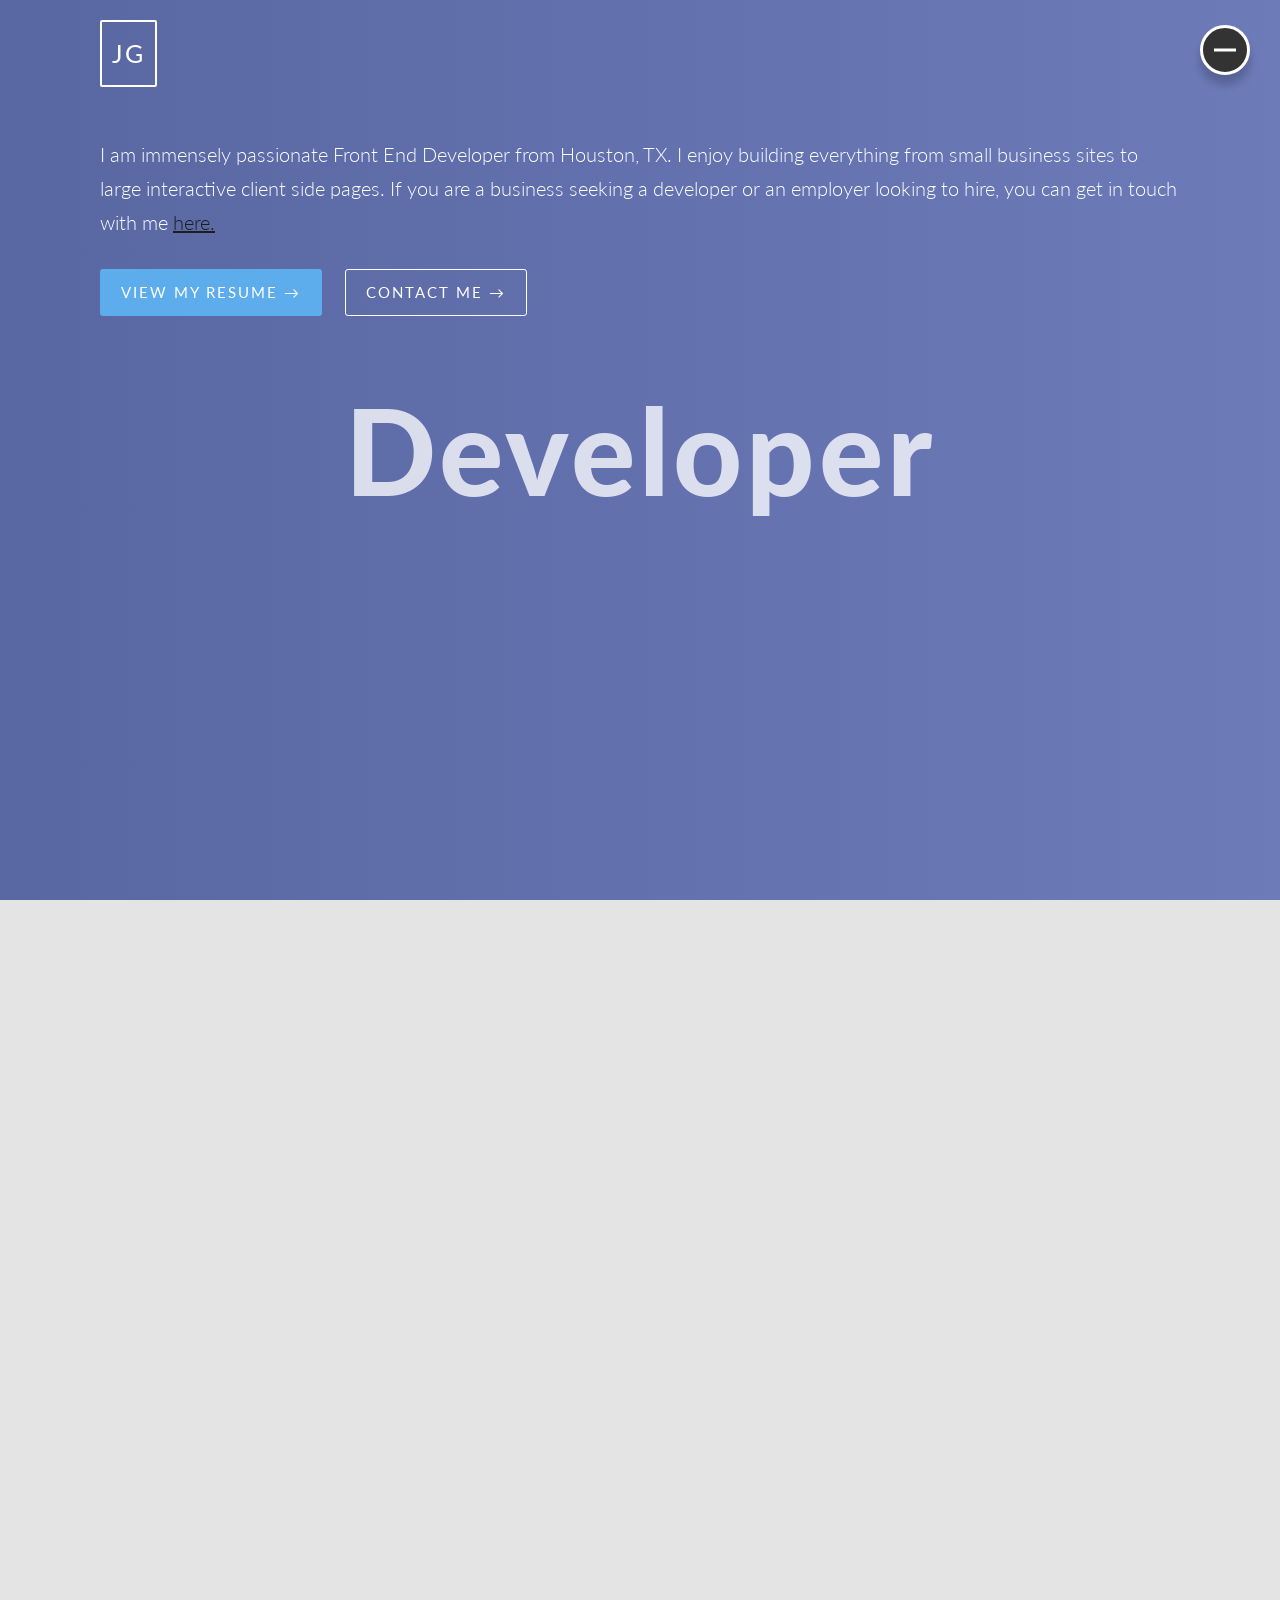
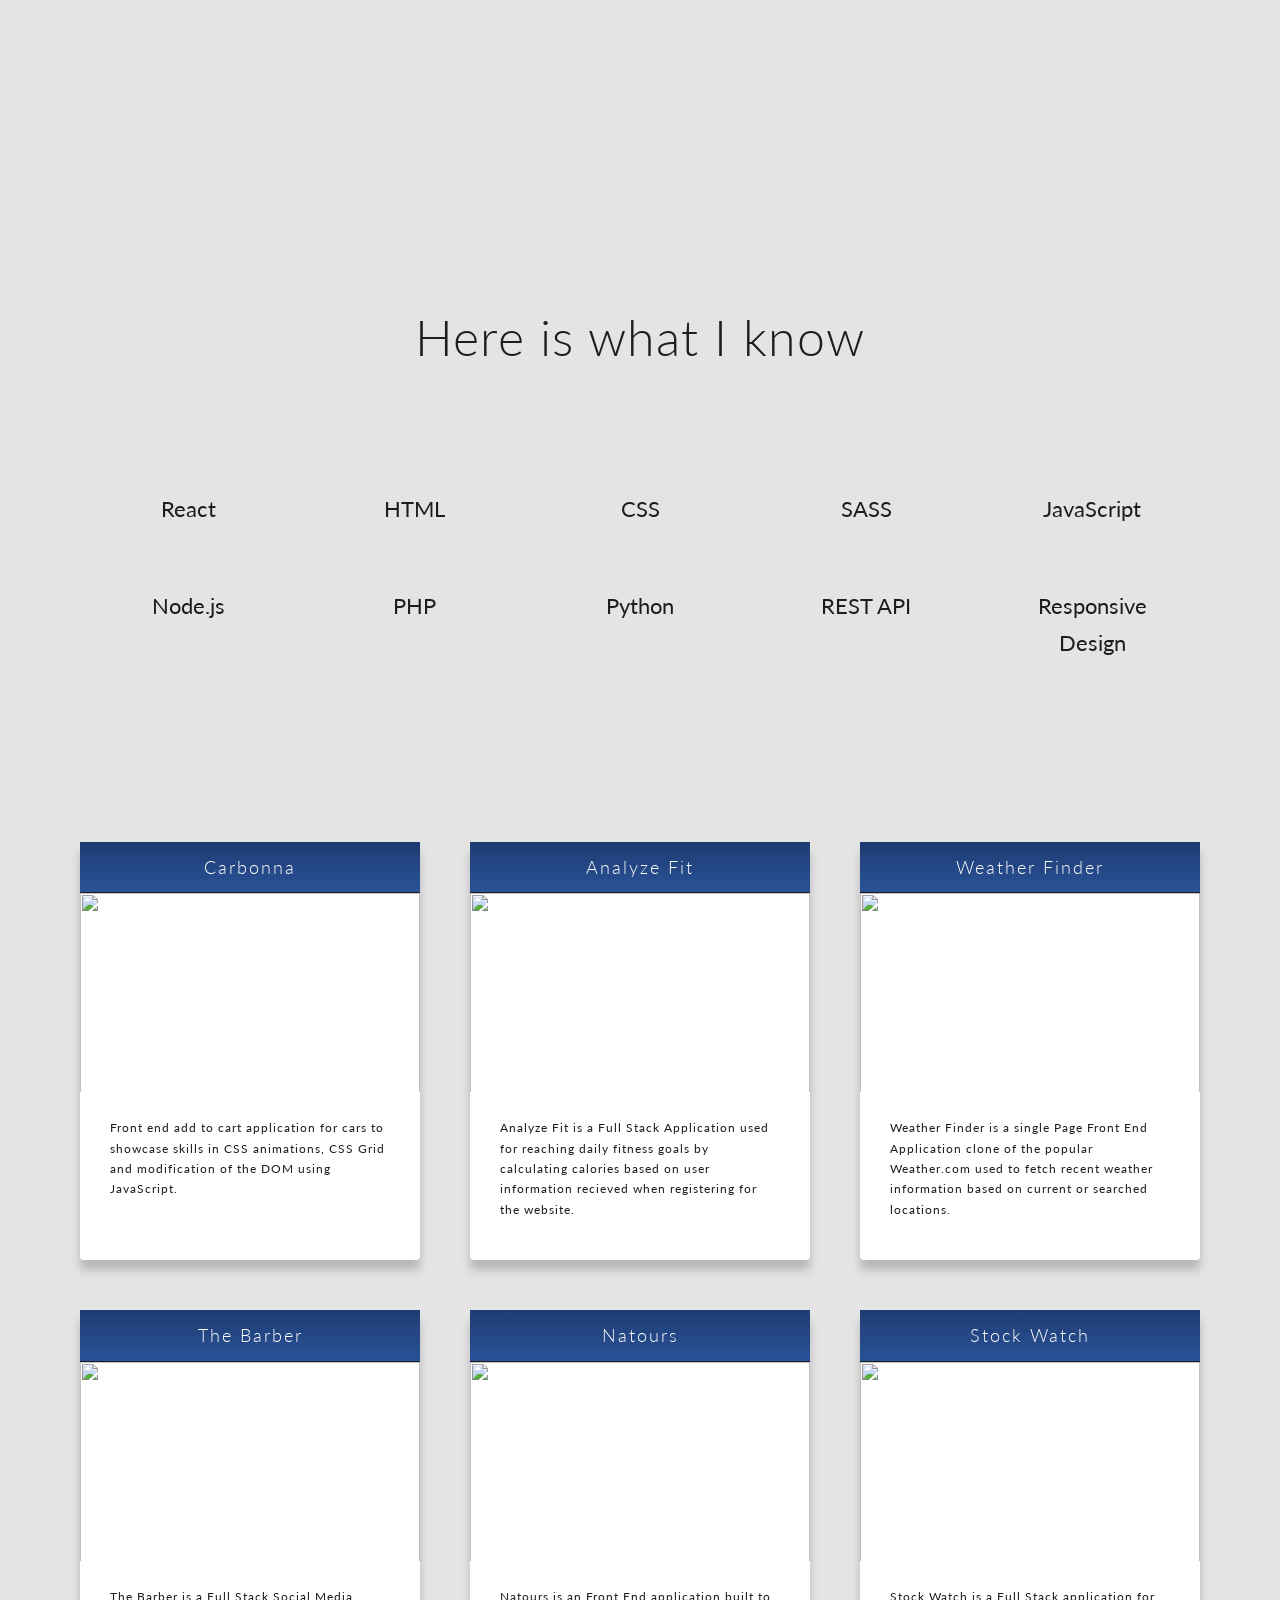
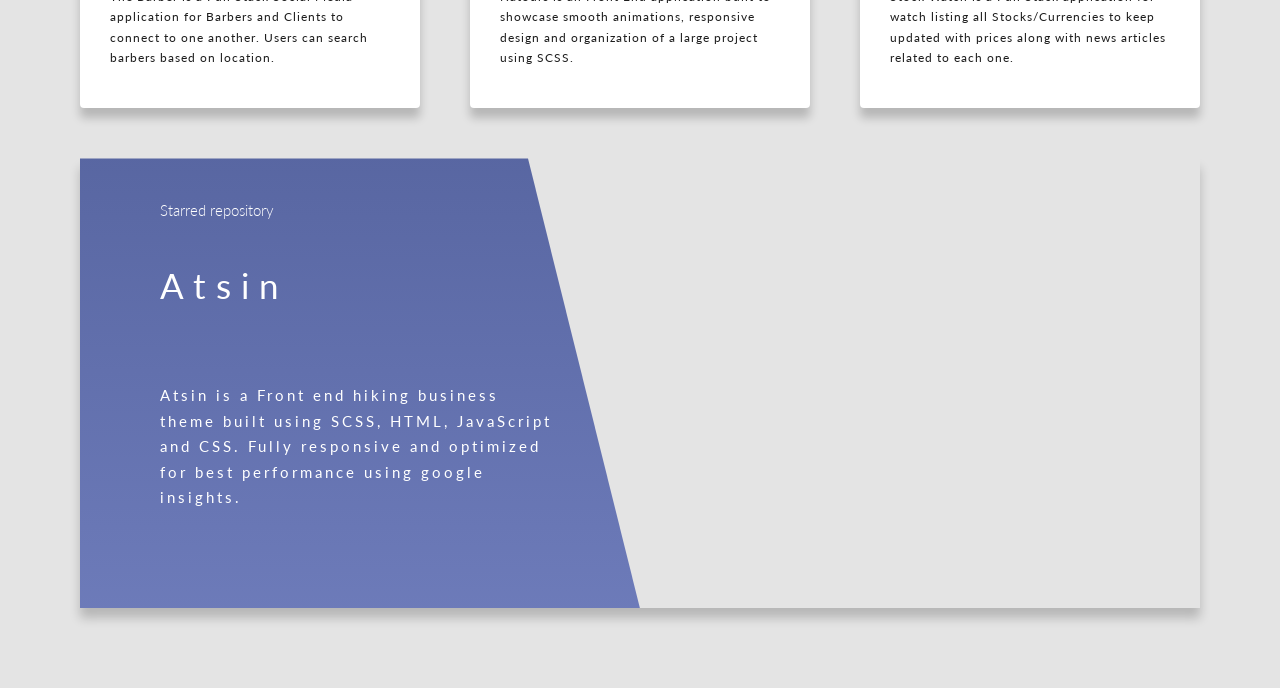
==== index.html @ c51ef3f6 "changing header" ====
<!DOCTYPE html>

<html lang="en">
  <head>
    <meta charset="UTF-8" />
    <meta name="viewport" content="width=device-width, initial-scale=1.0" />
    <link
      href="https://fonts.googleapis.com/css?family=Lato:100,300,400,700,900"
      rel="stylesheet"
    />
    <link
      href="https://fonts.googleapis.com/css?family=Josefin+Sans:300,400,400i|Nunito:300,300i"
      rel="stylesheet"
    />
    <script
      src="https://kit.fontawesome.com/6c69331fc8.js"
      crossorigin="anonymous"
    ></script>
    <link
      href="https://kit-free.fontawesome.com/releases/latest/css/free.min.css"
      media="all"
      rel="stylesheet"
    />
    <link
      href="https://kit-free.fontawesome.com/releases/latest/css/free-v4-font-face.min.css"
      media="all"
      rel="stylesheet"
    />
    <link
      href="https://kit-free.fontawesome.com/releases/latest/css/free-v4-shims.min.css"
      media="all"
      rel="stylesheet"
    />
    <link rel="stylesheet" href="css/style.css" />
  </head>

  <body>
    <main id="main">
      <header>
        <div class="header">
          <a href="#" class="header__title">JG</a>
          <div class="header__container">
            <h2 class="header__title-main">Developer</h2>
            <p class="header__pg">
              I am immensely passionate Front End Developer from Houston, TX. I
              enjoy building everything from small business sites to large
              interactive client side pages. If you are a business seeking a
              developer or an employer looking to hire, you can get in touch
              with me <a class="header__anchor" href="#">here.</a>
            </p>
            <a href="#" class="header__resume">View my resume &rarr;</a>
            <a href="#" class="header__contact">Contact me &rarr;</a>
          </div>
        </div>
      </header>
      <div class="intro">
        <div class="intro__border">
          <div class="intro__photo"></div>
        </div>

        <h2 class="intro__title">About me</h2>
      </div>

      <div class="intro__about-container">
        <div class="intro__column">
          <h3 class="intro__developer">Front End Developer</h3>
          <p class="intro__about-me">
            Hello, my name is Jared Garcia and I'm Full-Stack Developer located
            in College Station, Tx. I have an immense passion for Front End
            Development. I was very interested in programming as a teenager, but
            it was always for fun. I never thought about turning it into a
            career until I realized there was a real demand for it. What I love
            most about software development is the constant challenge of
            problem-solving and being able to express creativity by bringing
            abstract ideas to life. In March of 2020 I enrolled in DigitalCrafts
            immersive 4 month Bootcamp where I studied Full-Stack Web
            Development. I am excited and more than ready to continue my career
            and education in Software Development!
          </p>
        </div>
        <div class="intro__column-2">
          <h2 class="intro__personal">Personal Information</h2>
          <ul class="intro__ul">
            <li class="intro__item">
              <span class="intro__span">Name</span
              ><span class="intro__span-info">Jared Garcia</span>
            </li>

            <li class="intro__item">
              <span class="intro__span">Age </span
              ><span class="intro__span-info">21yrs</span>
            </li>

            <li class="intro__item">
              <span class="intro__span">Residence </span
              ><span class="intro__span-info">College Station, TX</span>
            </li>

            <li class="intro__item">
              <span class="intro__span">Email </span
              ><span class="intro__span-info">Jared_Garcia@aol.com</span>
            </li>

            <li class="intro__item">
              <span class="intro__span">Phone </span
              ><span class="intro__span-info">(+1) 832-594-0458</span>
            </li>

            <li class="intro__item">
              <span class="intro__span">Availablity </span
              ><span class="intro__span-info">Seeking Opportunitites</span>
            </li>
          </ul>
          <a class="intro__resume-btn" href="#">View Resume</a>
        </div>
      </div>

      <h2 class="skill-title">Here is what I know</h2>

      <div class="skills">
        <div class="wrapper">
          <i class="fab fa-react personal"></i>
          <p class="skill-name">React</p>
        </div>
        <div class="wrapper">
          <i class="fab fa-html5 personal"></i>
          <p class="skill-name">HTML</p>
        </div>
        <div class="wrapper">
          <i class="fab fa-css3-alt personal"></i>
          <p class="skill-name">CSS</p>
        </div>
        <div class="wrapper">
          <i class="fab fa-sass personal"></i>
          <p class="skill-name">SASS</p>
        </div>
        <div class="wrapper">
          <i class="fab fa-js-square personal"></i>
          <p class="skill-name">JavaScript</p>
        </div>
        <div class="wrapper">
          <i class="fab fa-node personal"></i>
          <p class="skill-name">Node.js</p>
        </div>
        <div class="wrapper">
          <i class="fab fa-php personal"></i>
          <p class="skill-name">PHP</p>
        </div>
        <div class="wrapper">
          <i class="fab fa-python personal"></i>
          <p class="skill-name">Python</p>
        </div>
        <div class="wrapper">
          <i class="fas fa-layer-group personal"></i>
          <p class="skill-name">REST API</p>
        </div>
        <div class="wrapper">
          <i class="fas fa-mobile-alt personal"></i>
          <p class="skill-name">Responsive Design</p>
        </div>
      </div>

      <section>
        <div class="project">
          <span class="project__item"
            ><h3 class="project__name">Carbonna</h3>
            <img class="project__img" src="img/carbonna.png" />
            <div class="project__info-container">
              <p class="project__text">
                Front end add to cart application for cars to showcase skills in
                CSS animations, CSS Grid and modification of the DOM using
                JavaScript.
              </p>
              <div class="project__row">
                <a href="#" class="project__links"
                  ><i class="fab fa-github-square"></i
                ></a>
                <a href="#" class="project__links"
                  ><i class="fas fa-paperclip"></i
                ></a>
              </div>
            </div>
          </span>

          <span class="project__item"
            ><h3 class="project__name">Analyze Fit</h3>
            <img class="project__img" src="img/analyzefit.png" />
            <div class="project__info-container">
              <p class="project__text">
                Analyze Fit is a Full Stack Application used for reaching daily
                fitness goals by calculating calories based on user information
                recieved when registering for the website.
              </p>
              <div class="project__row">
                <a href="#" class="project__links"
                  ><i class="fab fa-github-square"></i
                ></a>
                <a href="#" class="project__links"
                  ><i class="fas fa-paperclip"></i
                ></a>
              </div>
            </div>
          </span>

          <span class="project__item"
            ><h3 class="project__name">Weather Finder</h3>
            <img class="project__img" src="img/weatherapp.png" />
            <div class="project__info-container">
              <p class="project__text">
                Weather Finder is a single Page Front End Application clone of
                the popular Weather.com used to fetch recent weather information
                based on current or searched locations.
              </p>
              <div class="project__row">
                <a href="#" class="project__links"
                  ><i class="fab fa-github-square"></i
                ></a>
                <a href="#" class="project__links"
                  ><i class="fas fa-paperclip"></i
                ></a>
              </div>
            </div>
          </span>

          <span class="project__item"
            ><h3 class="project__name">The Barber</h3>
            <img class="project__img" src="img/thebarber.png" />
            <div class="project__info-container">
              <p class="project__text">
                The Barber is a Full Stack Social Media application for Barbers
                and Clients to connect to one another. Users can search barbers
                based on location.
              </p>
              <div class="project__row">
                <a href="#" class="project__links"
                  ><i class="fab fa-github-square"></i
                ></a>
                <a href="#" class="project__links"
                  ><i class="fas fa-paperclip"></i
                ></a>
              </div>
            </div>
          </span>

          <span class="project__item"
            ><h3 class="project__name">Natours</h3>
            <img class="project__img" src="img/natours.png" />
            <div class="project__info-container">
              <p class="project__text">
                Natours is an Front End application built to showcase smooth
                animations, responsive design and organization of a large
                project using SCSS.
              </p>
              <div class="project__row">
                <a href="#" class="project__links"
                  ><i class="fab fa-github-square"></i
                ></a>
                <a href="#" class="project__links"
                  ><i class="fas fa-paperclip"></i
                ></a>
              </div>
            </div>
          </span>

          <span class="project__item"
            ><h3 class="project__name">Stock Watch</h3>
            <img class="project__img" src="img/stockwatch.png" />
            <div class="project__info-container">
              <p class="project__text">
                Stock Watch is a Full Stack application for watch listing all
                Stocks/Currencies to keep updated with prices along with news
                articles related to each one.
              </p>
              <div class="project__row">
                <a href="#" class="project__links"
                  ><i class="fab fa-github-square"></i
                ></a>
                <a href="#" class="project__links"
                  ><i class="fas fa-paperclip"></i
                ></a>
              </div>
            </div>
          </span>

          <span class="project__item-special">
            <div class="project__row-special">
              <a href="#" class="project__links-special"
                ><i class="fab fa-github-square"></i
              ></a>
              <a href="#" class="project__links-special"
                ><i class="fas fa-paperclip"></i
              ></a>
            </div>
            <div class="project__special-container">
              <i class="far fa-star star-adjust"></i
              ><span class="project__repo">Starred repository</span>
              <h3 class="project__name-special">Atsin</h3>
              <p class="project__text-special">
                Atsin is a Front end hiking business theme built using SCSS,
                HTML, JavaScript and CSS. Fully responsive and optimized for
                best performance using google insights.
              </p>
            </div>
          </span>
        </div>
      </section>
    </main>

    <div id="sidebar" class="sidebar">
      <input id="sidebar-input" type="checkbox" class="sidebar__input" />
      <label for="sidebar-input" class="sidebar__label"></label>
      <div class="sidebar__container">
        <div class="social-wrapper">
          <a href="#" class="github"><i class="fab fa-github-square"></i></a>
          <a href="#" class="linkedin"><i class="fab fa-linkedin"></i></a>
        </div>
        <a href="#" class="sidebar__link"
          ><i class="fas fa-book icon"></i>Projects</a
        >
        <a href="#" class="sidebar__link"
          ><i class="fas fa-magic icon"></i>Skills</a
        >

        <a href="#" class="sidebar__link"
          ><i class="fas fa-user icon"></i>About</a
        >
        <a href="#" class="sidebar__link"
          ><i class="fas fa-paperclip icon"></i>Resume</a
        >
        <a href="#" class="sidebar__link"
          ><i class="fas fa-code-branch icon"></i>Github</a
        >
        <a href="#" class="sidebar__link"
          ><i class="fas fa-phone-volume icon"></i>Contact</a
        >
      </div>
    </div>
    <script
      type="text/javascript"
      src="http://code.jquery.com/jquery-latest.min.js"
    ></script>
    <script src="js/app.js"></script>
  </body>
</html>
---- css/style.css ----
*,
*::after,
*::before {
  margin: 0;
  padding: 0;
  box-sizing: inherit; }

html {
  font-size: 62.5%; }

body {
  font-family: "Lato", sans-serif;
  font-weight: 400;
  box-sizing: border-box;
  line-height: 1.7;
  background-color: #e4e4e4; }

main {
  transition: 0.5s; }

@keyframes moveInLeft {
  0% {
    opacity: 0;
    transform: translateX(-10rem); }
  80% {
    transform: translateX(1rem); }
  100% {
    opacity: 1;
    transform: translate(0); } }

@keyframes moveInRight {
  0% {
    opacity: 0;
    transform: translateX(10rem); }
  80% {
    transform: translateX(-1rem); }
  100% {
    opacity: 1;
    transform: translate(0); } }

@keyframes fade-in {
  0% {
    transform: translateY(1.5rem);
    opacity: 0; }
  100% {
    opacity: 1;
    transform: translateY(0); } }

.header {
  height: 100vh;
  width: 100vw;
  background-image: linear-gradient(to right, rgba(29, 49, 134, 0.7), rgba(58, 78, 167, 0.7)), url(../img/city.jpg);
  background-size: cover;
  object-fit: cover;
  background-position: center;
  padding: 2rem 10rem;
  position: relative; }
  .header__title {
    font-size: 2.5rem;
    font-weight: 400;
    color: #fff;
    letter-spacing: 2px;
    border: 2px solid #fff;
    display: inline-block;
    padding: 1rem;
    border-radius: 2px;
    text-decoration: none; }
  .header__container {
    margin-top: 5rem; }
  .header__title-main {
    color: rgba(255, 255, 255, 0.774);
    font-size: 12rem;
    letter-spacing: 4px;
    font-weight: 900;
    animation: moveInLeft;
    animation-duration: 2s;
    margin-bottom: 3rem;
    position: absolute;
    top: 50%;
    left: 50%;
    transform: translate(-50%, -50%); }
  .header__anchor {
    color: #1d1d1d; }
  .header__pg {
    color: #fff;
    font-size: 2rem;
    font-weight: 300;
    margin-top: 0.5rem;
    animation: moveInRight;
    animation-duration: 2s;
    margin-bottom: 1rem; }
  .header__contact {
    background-color: transparent;
    border: 1px solid #fff;
    border-radius: 3px;
    text-decoration: none;
    color: #fff;
    font-size: 1.5rem;
    margin-right: 2rem;
    font-weight: 400;
    padding: 1rem 2rem;
    text-align: center;
    letter-spacing: 2px;
    display: inline-block;
    margin-top: 2rem;
    text-transform: uppercase;
    transition: all 0.4s;
    animation: fade-in;
    animation-delay: 1.8s;
    animation-duration: 1s;
    animation-fill-mode: backwards; }
    .header__contact:hover {
      background-color: #5dadec;
      transform: translateY(-4px); }
  .header__resume {
    background-color: #5dadec;
    border: none;
    border-radius: 3px;
    text-decoration: none;
    color: #fff;
    font-size: 1.5rem;
    margin-right: 2rem;
    font-weight: 400;
    padding: 1rem 2rem;
    text-align: center;
    letter-spacing: 2px;
    display: inline-block;
    margin-top: 2rem;
    text-transform: uppercase;
    transition: all 0.4s;
    animation: fade-in;
    animation-delay: 1.8s;
    animation-duration: 1s;
    animation-fill-mode: backwards;
    border: 1px solid transparent; }
    .header__resume:hover {
      border: 1px solid #fff;
      transform: translateY(-4px); }

.sidebar {
  background-image: linear-gradient(to bottom, #1e3c72, #1d1d1d);
  height: 100vh;
  width: 0;
  position: fixed;
  top: 0;
  right: 0;
  padding: 5rem 0;
  display: flex;
  flex-direction: column;
  justify-content: center;
  transition: all 1s; }
  .sidebar__container {
    display: flex;
    flex-direction: column;
    justify-content: space-around;
    height: 100%; }
  .sidebar__link {
    display: flex;
    align-items: center;
    font-size: 1.8rem;
    font-weight: 300;
    text-decoration: none;
    letter-spacing: 1px;
    text-transform: uppercase;
    color: #fff;
    padding: 1.5rem 3rem;
    position: relative;
    transition: 0.8s; }
  .sidebar__link::after {
    content: "";
    height: 100%;
    background-color: #fff;
    position: absolute;
    top: 0;
    right: 0;
    width: 3px;
    transform: scaleY(0);
    transition: transform 0.2s, width 0.4s cubic-bezier(1, 0, 0, 1) 0.2s;
    z-index: -1; }
  .sidebar__link:hover::after {
    transform: scaleY(1);
    width: 100%; }
  .sidebar__link:hover {
    color: #4e4e4e; }
  .sidebar__input {
    display: none; }
  .sidebar__label {
    background-color: #333333;
    width: 5rem;
    height: 5rem;
    border-radius: 50%;
    position: absolute;
    top: 5rem;
    left: -8rem;
    transform: translateY(-50%);
    border: 3px solid white;
    cursor: pointer;
    transition: all 1s;
    outline: none;
    box-shadow: 0 1rem 1rem rgba(0, 0, 0, 0.2);
    z-index: 9999; }
  .sidebar__label::after {
    content: "";
    position: absolute;
    top: 50%;
    left: 50%;
    transform: translate(-50%, -50%);
    background-color: white;
    width: 50%;
    height: 50%;
    z-index: 1;
    border-radius: 50%;
    transition: 0.5s;
    opacity: 0; }
  .sidebar__label::before {
    content: "";
    position: absolute;
    top: 50%;
    left: 50%;
    transform: translate(-50%, -50%);
    width: 50%;
    height: 3px;
    background-color: white; }
  .sidebar__input:checked ~ .sidebar__label::after {
    opacity: 1; }
  .sidebar__input:checked ~ .sidebar__label::before {
    opacity: 0; }

.social-wrapper {
  display: flex; }

.github {
  font-size: 3.5rem;
  margin: 0 3rem;
  color: #5dadec;
  transition: 0.3s; }
  .github:hover {
    color: #fff; }

.linkedin {
  font-size: 3.5rem;
  color: #5dadec;
  transition: 0.3s; }
  .linkedin:hover {
    color: #fff; }

.icon {
  margin-right: 1.5rem; }

.intro {
  margin-top: 10rem;
  display: flex;
  flex-direction: column;
  opacity: 0;
  align-items: center;
  justify-content: center;
  margin-bottom: 10rem; }
  .intro__border {
    width: 24rem;
    height: 24rem;
    border-radius: 50%;
    padding: 0.5rem;
    background: linear-gradient(to left, #1d1d1d, #5dadec); }
  .intro__photo {
    background-image: url(../img/jared.jpeg);
    width: 100%;
    height: 100%;
    border-radius: 50%;
    background-size: cover;
    background-position: bottom; }
  .intro__title {
    text-align: center;
    font-size: 5rem;
    color: #1d1d1d;
    font-weight: 300;
    margin-top: 1rem;
    display: inline-block;
    position: relative; }
  .intro__title::after {
    content: "";
    position: absolute;
    bottom: -0.5rem;
    left: 0;
    width: 5rem;
    background-color: #5dadec;
    height: 3px; }
  .intro__about-container {
    margin-top: 8rem;
    display: flex;
    justify-content: space-around;
    margin-bottom: 15rem;
    opacity: 0; }
  .intro__column {
    display: flex;
    flex-direction: column;
    width: 50%; }
  .intro__column-2 {
    display: flex;
    flex-direction: column; }
  .intro__developer {
    font-size: 3rem;
    color: #333333;
    font-weight: 400;
    letter-spacing: 1px;
    margin-bottom: 1rem; }
  .intro__personal {
    font-size: 3rem;
    color: #333333;
    font-weight: 400;
    letter-spacing: 1px;
    margin-bottom: 1rem; }
  .intro__item {
    list-style-type: none; }
  .intro__span::after {
    content: ":";
    position: absolute;
    right: -10px; }
  .intro__span {
    border-bottom: 2px solid #5dadec;
    position: relative;
    font-size: 2rem; }
  .intro__span-info {
    font-size: 2rem;
    margin-left: 2rem; }
  .intro__resume-btn::after {
    content: "";
    height: 100%;
    background-color: #1e3c72;
    position: absolute;
    top: 0;
    right: 0;
    width: 3px;
    transform: scaleY(0);
    transition: transform 0.2s, width 0.4s cubic-bezier(1, 0, 0, 1) 0.2s;
    z-index: -1; }
  .intro__resume-btn:hover {
    color: #fff; }
  .intro__resume-btn {
    display: block;
    border: 2px solid #2a5298;
    color: #2a5298;
    border-radius: 2px;
    padding: 0.5rem 1rem;
    text-align: center;
    text-decoration: none;
    font-size: 1.5rem;
    letter-spacing: 1px;
    text-transform: uppercase;
    margin-top: 0.5rem;
    transition: 0.3s;
    position: relative; }
  .intro__resume-btn:hover::after {
    transform: scaleY(1);
    width: 100%; }
  .intro__about-me {
    font-size: 1.5rem;
    color: #838181;
    line-height: 1.7; }

.personal {
  font-size: 10rem;
  color: transparent;
  background-image: linear-gradient(to right, #2a5298, #1e3c72);
  -webkit-background-clip: text; }

.skill-name {
  font-size: 2.2rem;
  margin-top: 1rem;
  font-weight: 400;
  color: #1d1d1d;
  text-align: center; }

.wrapper {
  display: flex;
  flex-direction: column;
  align-items: center; }

.skills {
  display: grid;
  grid-template-columns: repeat(auto-fill, minmax(15rem, 1fr));
  grid-gap: 5rem;
  padding: 10rem; }

.skill-title {
  text-align: center;
  font-size: 5rem;
  letter-spacing: 1px;
  font-weight: 300;
  color: #1d1d1d; }

.project {
  display: grid;
  padding: 0 8rem;
  grid-template-columns: repeat(auto-fill, minmax(25rem, 1fr));
  grid-column-gap: 5rem;
  grid-row-gap: 5rem;
  margin-top: 8rem;
  margin-bottom: 8rem; }
  .project__item {
    background-color: #fff;
    box-shadow: 0 1rem 1rem rgba(0, 0, 0, 0.2);
    border-radius: 4px; }
  .project__text {
    color: #1d1d1d;
    font-size: 1.2rem;
    letter-spacing: 1px;
    font-weight: 400; }
  .project__row {
    display: flex; }
  .project__links {
    display: inline-block;
    color: #1e3c72;
    font-size: 3rem;
    margin: 1rem 1rem;
    padding: 0 1rem;
    transition: 0.3s;
    border-radius: 4px; }
    .project__links:hover {
      background-color: #dddddd;
      transform: translateY(-3px); }
  .project__img {
    height: 20rem;
    background-size: cover;
    border-top: 1px solid #1d1d1d;
    width: 100%; }
  .project__name {
    font-size: 1.8rem;
    letter-spacing: 2px;
    font-weight: 300;
    color: #fff;
    text-align: center;
    background-image: linear-gradient(to bottom, #1e3c72, #2a5298);
    padding: 1rem 1.5rem; }
  .project__info-container {
    display: flex;
    flex-direction: column;
    padding: 2rem 3rem;
    align-items: center; }
  .project__img-special {
    width: 50%;
    background-size: cover;
    border-top: 1px solid #1d1d1d; }
  .project__links-special {
    display: inline-block;
    color: #2a5298;
    font-size: 5rem;
    margin: 0 1rem;
    padding: 0 2rem;
    transition: 0.3s;
    border-radius: 4px; }
    .project__links-special:hover {
      background-color: #dddddd;
      transform: translateY(-3px); }
  .project__row-special {
    position: absolute;
    top: 1rem;
    right: 1rem; }
  .project__special-container {
    width: 50%;
    background-image: linear-gradient(to bottom, rgba(29, 49, 134, 0.7), rgba(58, 78, 167, 0.7));
    clip-path: polygon(0 0, 80% 0, 100% 100%, 0 100%);
    display: flex;
    flex-direction: column;
    padding: 3rem 8rem;
    align-items: center;
    justify-content: space-evenly; }
  .project__text-special {
    color: #fff;
    font-size: 1.5rem;
    letter-spacing: 3px; }
  .project__name-special {
    font-size: 3.5rem;
    letter-spacing: 1rem;
    font-weight: 400;
    color: #fff;
    align-self: flex-start; }
  .project__repo {
    position: absolute;
    top: 4rem;
    left: 8rem;
    font-size: 1.5rem;
    font-weight: 300;
    color: #fff; }
  .project__item-special {
    position: relative;
    grid-column-start: 1;
    grid-column-end: 4;
    display: flex;
    background-image: url(../img/atsin-main.jpg);
    background-size: cover;
    background-position: center;
    object-fit: cover;
    height: 45rem;
    box-shadow: 0 1rem 1rem rgba(0, 0, 0, 0.2); }

.star-adjust {
  position: absolute;
  top: 2rem;
  left: 2rem;
  font-size: 5rem;
  color: #fff;
  z-index: 100; }
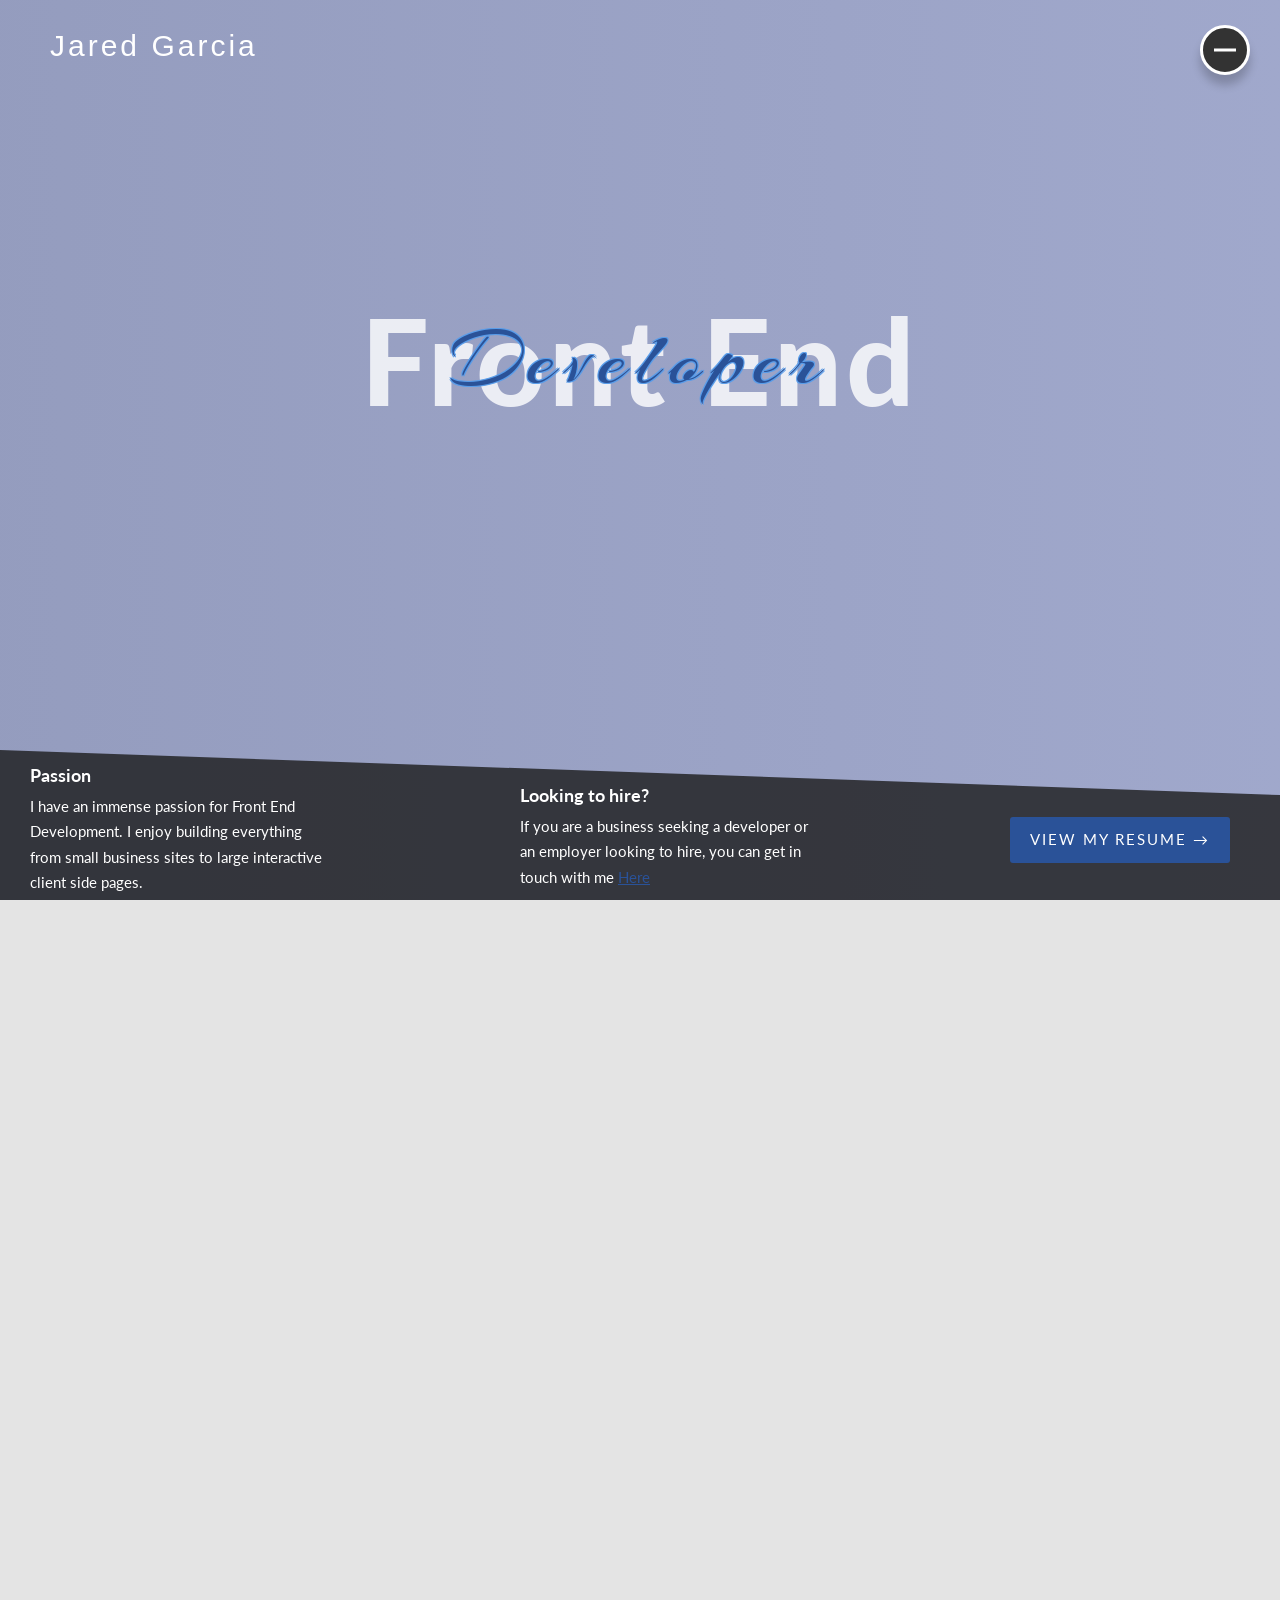
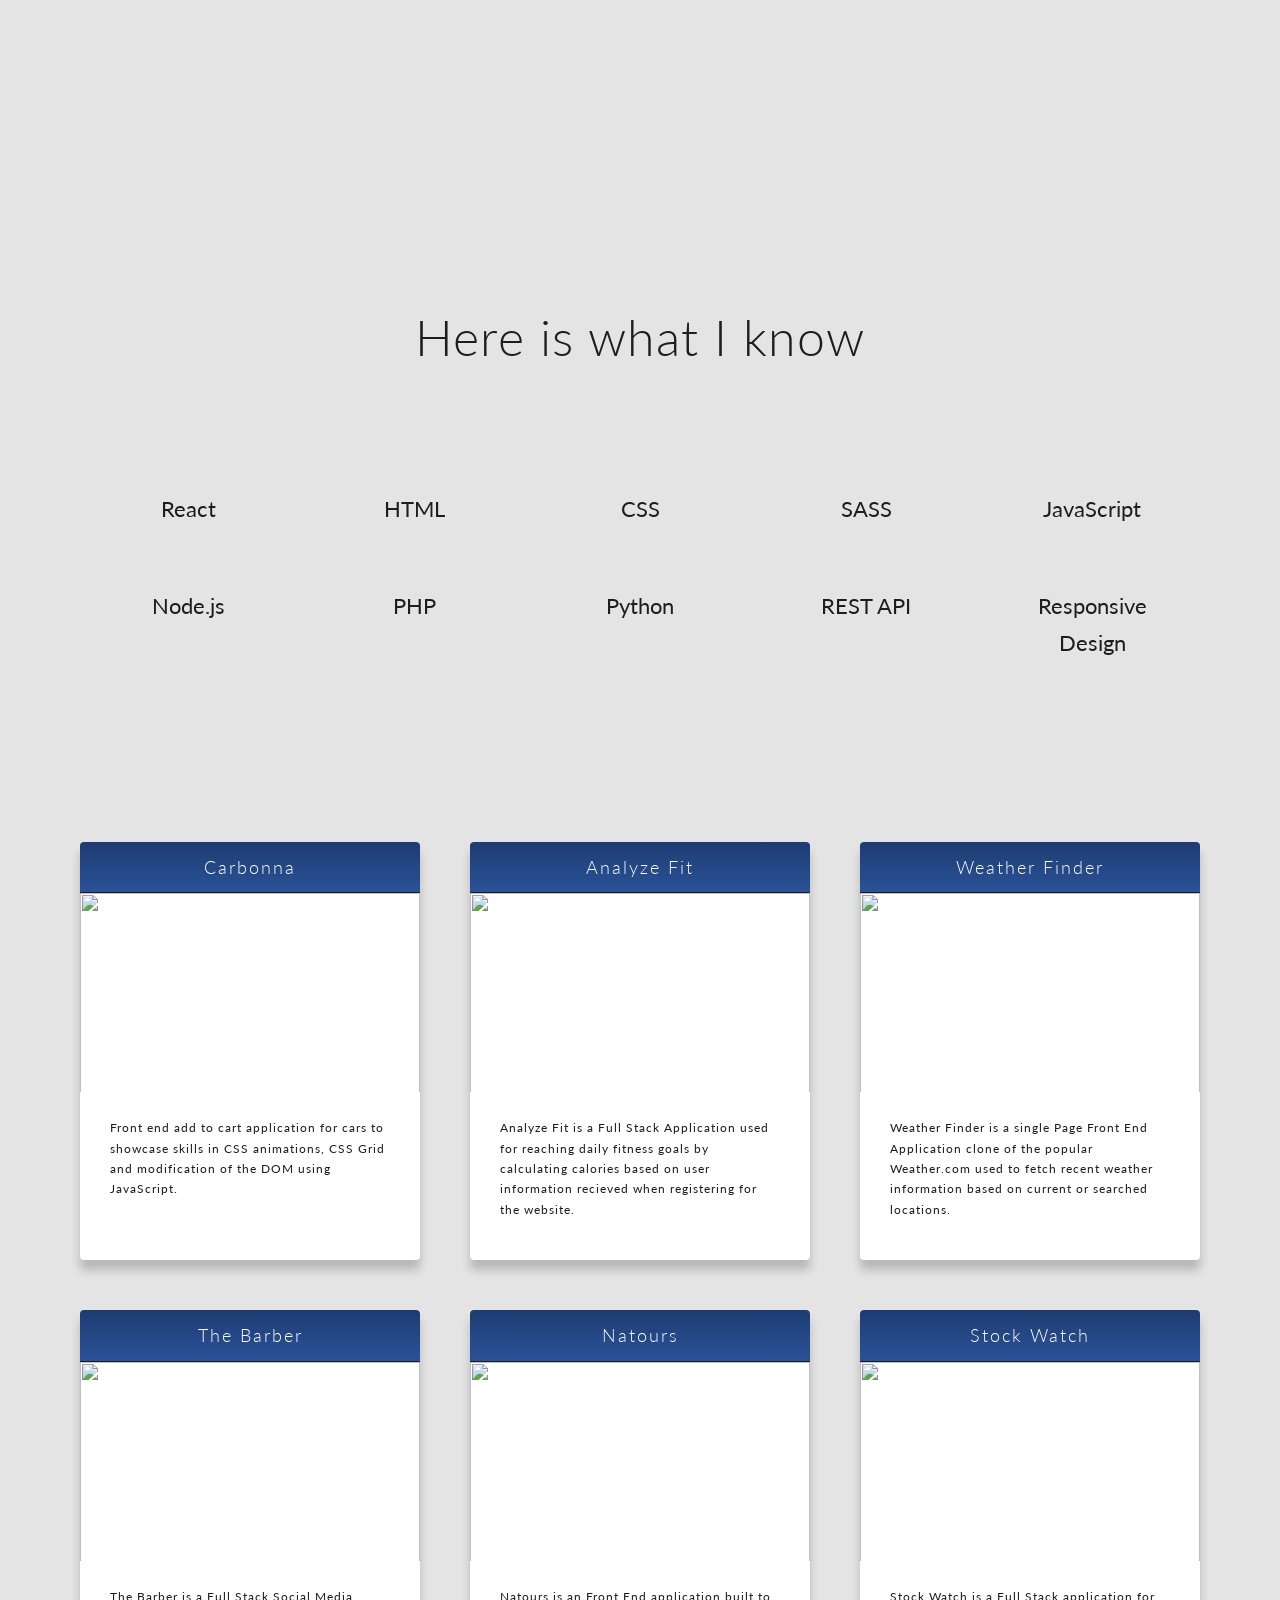
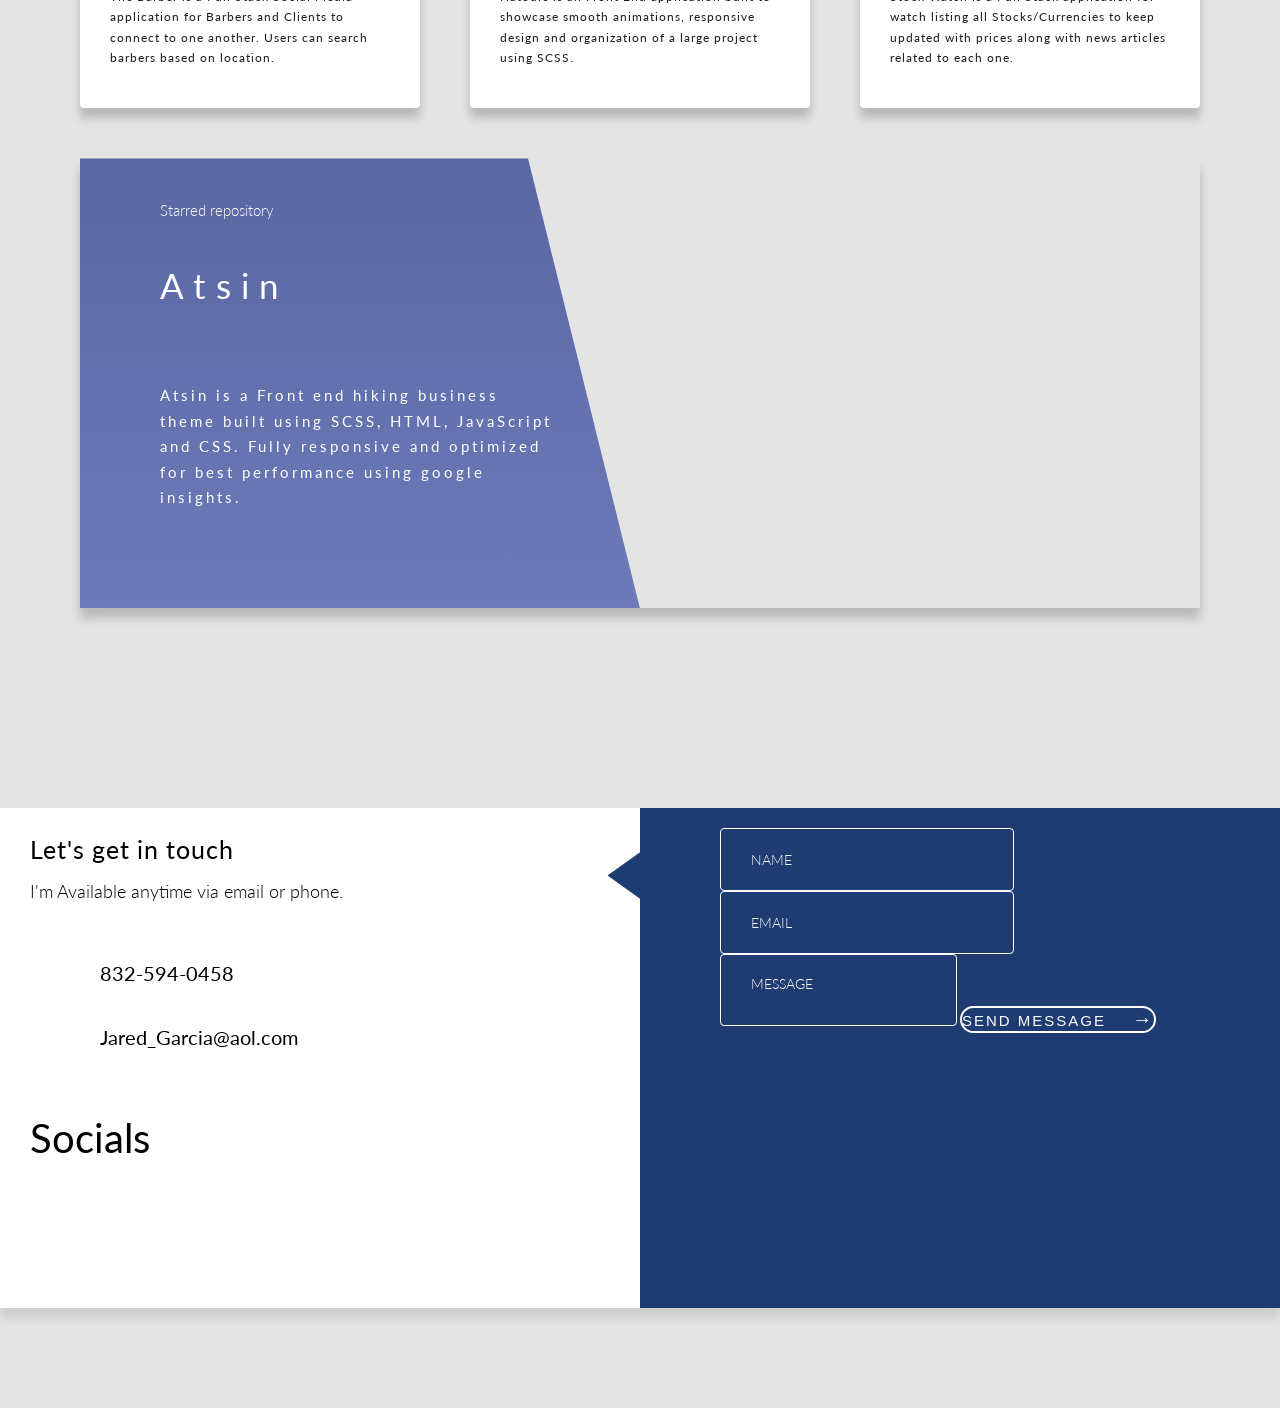
==== commit 39d4339f: "setting up php contact form" ====
--- a/index.html
+++ b/index.html
@@ -31,6 +31,10 @@
       media="all"
       rel="stylesheet"
     />
+    <link
+      href="https://fonts.googleapis.com/css2?family=Arizonia&display=swap"
+      rel="stylesheet"
+    />
     <link rel="stylesheet" href="css/style.css" />
   </head>
 
@@ -38,18 +42,40 @@
     <main id="main">
       <header>
         <div class="header">
-          <a href="#" class="header__title">JG</a>
+          <a href="#" class="header__title">Jared Garcia</a>
           <div class="header__container">
-            <h2 class="header__title-main">Developer</h2>
-            <p class="header__pg">
-              I am immensely passionate Front End Developer from Houston, TX. I
-              enjoy building everything from small business sites to large
-              interactive client side pages. If you are a business seeking a
-              developer or an employer looking to hire, you can get in touch
-              with me <a class="header__anchor" href="#">here.</a>
-            </p>
-            <a href="#" class="header__resume">View my resume &rarr;</a>
-            <a href="#" class="header__contact">Contact me &rarr;</a>
+            <h2 class="header__title-main">Front End</h2>
+            <p class="header__pg">Developer</p>
+          </div>
+          <div class="header__footer">
+            <div class="header__footer__item">
+              <h3 class="header__footer__heading">Passion</h3>
+              <p class="header__footer__text">
+                I have an immense passion for Front End Development. I enjoy
+                building everything from small business sites to large
+                interactive client side pages.
+              </p>
+            </div>
+
+            <div class="header__footer__item item-special">
+              <h3 class="header__footer__heading">Looking to hire?</h3>
+              <p class="header__footer__text">
+                If you are a business seeking a developer or an employer looking
+                to hire, you can get in touch with me
+                <a
+                  href="mailto:jared_garcia@aol.com"
+                  class="item-special__anchor"
+                  >Here</a
+                >
+              </p>
+            </div>
+
+            <a
+              target="_blank"
+              href="https://jaredspdf.s3.us-east-2.amazonaws.com/newresume.pdf"
+              class="header__resume"
+              >View my resume &rarr;</a
+            >
           </div>
         </div>
       </header>
@@ -111,7 +137,12 @@
               ><span class="intro__span-info">Seeking Opportunitites</span>
             </li>
           </ul>
-          <a class="intro__resume-btn" href="#">View Resume</a>
+          <a
+            class="intro__resume-btn"
+            target="_blank"
+            href="https://jaredspdf.s3.us-east-2.amazonaws.com/newresume.pdf"
+            >View Resume</a
+          >
         </div>
       </div>
 
@@ -172,10 +203,16 @@
                 JavaScript.
               </p>
               <div class="project__row">
-                <a href="#" class="project__links"
-                  ><i class="fab fa-github-square"></i
-                ></a>
-                <a href="#" class="project__links"
+                <a
+                  target="__blank"
+                  href="https://github.com/JGarcia1998/Carbonna"
+                  class="project__links"
+                  ><i class="fab fa-github-square"></i
+                ></a>
+                <a
+                  target="__blank"
+                  href="https://fervent-franklin-e8e85b.netlify.app/"
+                  class="project__links"
                   ><i class="fas fa-paperclip"></i
                 ></a>
               </div>
@@ -192,10 +229,16 @@
                 recieved when registering for the website.
               </p>
               <div class="project__row">
-                <a href="#" class="project__links"
-                  ><i class="fab fa-github-square"></i
-                ></a>
-                <a href="#" class="project__links"
+                <a
+                  target="__blank"
+                  href="https://github.com/JGarcia1998/Fitness-Tracker"
+                  class="project__links"
+                  ><i class="fab fa-github-square"></i
+                ></a>
+                <a
+                  target="__blank"
+                  href="http://analyzefit.surge.sh/"
+                  class="project__links"
                   ><i class="fas fa-paperclip"></i
                 ></a>
               </div>
@@ -212,10 +255,16 @@
                 based on current or searched locations.
               </p>
               <div class="project__row">
-                <a href="#" class="project__links"
-                  ><i class="fab fa-github-square"></i
-                ></a>
-                <a href="#" class="project__links"
+                <a
+                  target="__blank"
+                  href="https://github.com/JGarcia1998/Weather-Finder"
+                  class="project__links"
+                  ><i class="fab fa-github-square"></i
+                ></a>
+                <a
+                  target="__blank"
+                  href="https://practical-swartz-f97bf9.netlify.app/"
+                  class="project__links"
                   ><i class="fas fa-paperclip"></i
                 ></a>
               </div>
@@ -232,10 +281,16 @@
                 based on location.
               </p>
               <div class="project__row">
-                <a href="#" class="project__links"
-                  ><i class="fab fa-github-square"></i
-                ></a>
-                <a href="#" class="project__links"
+                <a
+                  target="__blank"
+                  href="https://github.com/JGarcia1998/The-Barber"
+                  class="project__links"
+                  ><i class="fab fa-github-square"></i
+                ></a>
+                <a
+                  target="__blank"
+                  href="http://thebarber.surge.sh/"
+                  class="project__links"
                   ><i class="fas fa-paperclip"></i
                 ></a>
               </div>
@@ -252,10 +307,16 @@
                 project using SCSS.
               </p>
               <div class="project__row">
-                <a href="#" class="project__links"
-                  ><i class="fab fa-github-square"></i
-                ></a>
-                <a href="#" class="project__links"
+                <a
+                  target="__blank"
+                  href="https://github.com/JGarcia1998/Natours"
+                  class="project__links"
+                  ><i class="fab fa-github-square"></i
+                ></a>
+                <a
+                  target="__blank"
+                  href="https://adoring-payne-5c45b7.netlify.app/"
+                  class="project__links"
                   ><i class="fas fa-paperclip"></i
                 ></a>
               </div>
@@ -272,10 +333,16 @@
                 articles related to each one.
               </p>
               <div class="project__row">
-                <a href="#" class="project__links"
-                  ><i class="fab fa-github-square"></i
-                ></a>
-                <a href="#" class="project__links"
+                <a
+                  target="__blank"
+                  href="https://github.com/JGarcia1998/Stock-Watch"
+                  class="project__links"
+                  ><i class="fab fa-github-square"></i
+                ></a>
+                <a
+                  target="__blank"
+                  href="https://limitless-cliffs-80818.herokuapp.com/"
+                  class="project__links"
                   ><i class="fas fa-paperclip"></i
                 ></a>
               </div>
@@ -284,10 +351,16 @@
 
           <span class="project__item-special">
             <div class="project__row-special">
-              <a href="#" class="project__links-special"
+              <a
+                target="__blank"
+                href="https://github.com/JGarcia1998/Atsin"
+                class="project__links-special"
                 ><i class="fab fa-github-square"></i
               ></a>
-              <a href="#" class="project__links-special"
+              <a
+                target="__blank"
+                href="https://trusting-brahmagupta-0deb8a.netlify.app/"
+                class="project__links-special"
                 ><i class="fas fa-paperclip"></i
               ></a>
             </div>
@@ -304,6 +377,66 @@
           </span>
         </div>
       </section>
+
+      <section>
+        <div class="contact">
+          <div class="contact__one-half">
+            <h2 class="contact__title">Let's get in touch</h2>
+            <p class="contact__text">
+              I'm Available anytime via email or phone.
+            </p>
+            <div class="contact__info-container">
+              <div class="contact__flex">
+                <i class="fas fa-mobile-alt"></i>
+                <p class="contact__phone">832-594-0458</p>
+              </div>
+              <div class="contact__flex">
+                <i class="far fa-envelope"></i>
+                <p class="contact__email">Jared_Garcia@aol.com</p>
+              </div>
+            </div>
+
+            <div class="contact__socials">
+              <p>Socials</p>
+              <a
+                class="socials"
+                href="https://www.linkedin.com/in/jared-garcia-3a51741a6/"
+                ><i class="fab fa-linkedin"></i
+              ></a>
+              <a class="socials" href="https://github.com/JGarcia1998"
+                ><i class="fab fa-github-square"></i
+              ></a>
+            </div>
+          </div>
+
+          <div class="contact__second-half">
+            <div class="contact__triangle"></div>
+            <form method="post" action="contact.php">
+              <input
+                name="name"
+                placeholder="Name"
+                class="contact__input-1"
+                type="text"
+              />
+              <input
+                name="mail"
+                placeholder="Email"
+                class="contact__input-2"
+                type="text"
+              />
+              <textarea
+                name="message"
+                placeholder="Message"
+                class="contact__input-3"
+              ></textarea>
+              <button name="submit" value="send message" type="submit" class="contact__btn">
+                Send message
+                <p class="contact__arrow">&rarr;</p>
+              </button>
+            </form>
+          </div>
+        </div>
+      </section>
     </main>
 
     <div id="sidebar" class="sidebar">
@@ -311,27 +444,45 @@
       <label for="sidebar-input" class="sidebar__label"></label>
       <div class="sidebar__container">
         <div class="social-wrapper">
-          <a href="#" class="github"><i class="fab fa-github-square"></i></a>
-          <a href="#" class="linkedin"><i class="fab fa-linkedin"></i></a>
-        </div>
+          <a
+            target="__blank"
+            href="https://github.com/JGarcia1998"
+            class="github"
+            ><i class="fab fa-github-square"></i
+          ></a>
+          <a
+            target="__blank"
+            href="https://www.linkedin.com/in/jared-garcia-3a51741a6/"
+            class="linkedin"
+            ><i class="fab fa-linkedin"></i
+          ></a>
+        </div>
+
+        <a href="#" class="sidebar__link"
+          ><i class="fas fa-user icon"></i>About</a
+        >
+
+        <a href="#" class="sidebar__link"
+          ><i class="fas fa-magic icon"></i>Skills</a
+        >
         <a href="#" class="sidebar__link"
           ><i class="fas fa-book icon"></i>Projects</a
         >
         <a href="#" class="sidebar__link"
-          ><i class="fas fa-magic icon"></i>Skills</a
-        >
-
-        <a href="#" class="sidebar__link"
-          ><i class="fas fa-user icon"></i>About</a
-        >
-        <a href="#" class="sidebar__link"
+          ><i class="fas fa-phone-volume icon"></i>Contact</a
+        >
+
+        <a
+          target="__blank"
+          href="https://jaredspdf.s3.us-east-2.amazonaws.com/newresume.pdf"
+          class="sidebar__link"
           ><i class="fas fa-paperclip icon"></i>Resume</a
         >
-        <a href="#" class="sidebar__link"
+        <a
+          target="__blank"
+          href="https://github.com/JGarcia1998"
+          class="sidebar__link"
           ><i class="fas fa-code-branch icon"></i>Github</a
-        >
-        <a href="#" class="sidebar__link"
-          ><i class="fas fa-phone-volume icon"></i>Contact</a
         >
       </div>
     </div>
--- a/css/style.css
+++ b/css/style.css
@@ -46,52 +46,83 @@
     opacity: 1;
     transform: translateY(0); } }
 
+.item-special {
+  transform: translateY(2rem); }
+  .item-special__anchor {
+    color: #2a5298;
+    cursor: pointer;
+    text-decoration: underline; }
+
 .header {
   height: 100vh;
   width: 100vw;
-  background-image: linear-gradient(to right, rgba(29, 49, 134, 0.7), rgba(58, 78, 167, 0.7)), url(../img/city.jpg);
+  background-image: linear-gradient(to right, rgba(29, 49, 134, 0.4), rgba(58, 78, 167, 0.4)), url(../img/city-4.jpg);
   background-size: cover;
   object-fit: cover;
   background-position: center;
-  padding: 2rem 10rem;
+  padding: 2rem 5rem;
   position: relative; }
   .header__title {
-    font-size: 2.5rem;
+    font-size: 3rem;
     font-weight: 400;
     color: #fff;
-    letter-spacing: 2px;
-    border: 2px solid #fff;
+    letter-spacing: 3px;
     display: inline-block;
-    padding: 1rem;
-    border-radius: 2px;
-    text-decoration: none; }
+    text-decoration: none;
+    font-family: "Arizona", sans-serif; }
+  .header__footer {
+    width: 100vw;
+    position: absolute;
+    bottom: 0;
+    left: 0;
+    height: 15rem;
+    background-color: rgba(27, 27, 27, 0.795);
+    clip-path: polygon(0 0, 100% 30%, 100% 100%, 0% 100%);
+    padding: 1rem 3rem;
+    display: flex;
+    align-items: center;
+    justify-content: space-between; }
+    .header__footer__heading {
+      font-size: 1.8rem;
+      color: #fff;
+      margin-bottom: 0.3rem; }
+    .header__footer__text {
+      font-size: 1.5rem;
+      color: #fff; }
+    .header__footer__item {
+      display: flex;
+      flex-direction: column;
+      width: 25%;
+      align-self: flex-start; }
   .header__container {
     margin-top: 5rem; }
   .header__title-main {
-    color: rgba(255, 255, 255, 0.774);
+    color: rgba(255, 255, 255, 0.808);
     font-size: 12rem;
     letter-spacing: 4px;
     font-weight: 900;
-    animation: moveInLeft;
-    animation-duration: 2s;
     margin-bottom: 3rem;
     position: absolute;
-    top: 50%;
+    top: 40%;
     left: 50%;
     transform: translate(-50%, -50%); }
   .header__anchor {
     color: #1d1d1d; }
   .header__pg {
-    color: #fff;
-    font-size: 2rem;
-    font-weight: 300;
-    margin-top: 0.5rem;
-    animation: moveInRight;
-    animation-duration: 2s;
-    margin-bottom: 1rem; }
-  .header__contact {
-    background-color: transparent;
-    border: 1px solid #fff;
+    position: absolute;
+    top: 40%;
+    left: 50%;
+    transform: translate(-50%, -50%);
+    color: #2a5298;
+    text-shadow: -1px -1px 0 #5a9de9, 1px -1px 0 #5a9de9, -1px 1px 0 #5a9de9, 1px 1px 0 #5a9de9;
+    font-size: 8rem;
+    font-weight: 200;
+    letter-spacing: 1rem;
+    margin-bottom: 1rem;
+    font-family: "Arizonia", cursive; }
+  .header__resume {
+    background-color: #2a5298;
+    border: none;
     border-radius: 3px;
     text-decoration: none;
     color: #fff;
@@ -102,40 +133,11 @@
     text-align: center;
     letter-spacing: 2px;
     display: inline-block;
-    margin-top: 2rem;
     text-transform: uppercase;
     transition: all 0.4s;
-    animation: fade-in;
-    animation-delay: 1.8s;
-    animation-duration: 1s;
-    animation-fill-mode: backwards; }
-    .header__contact:hover {
-      background-color: #5dadec;
-      transform: translateY(-4px); }
-  .header__resume {
-    background-color: #5dadec;
-    border: none;
-    border-radius: 3px;
-    text-decoration: none;
-    color: #fff;
-    font-size: 1.5rem;
-    margin-right: 2rem;
-    font-weight: 400;
-    padding: 1rem 2rem;
-    text-align: center;
-    letter-spacing: 2px;
-    display: inline-block;
-    margin-top: 2rem;
-    text-transform: uppercase;
-    transition: all 0.4s;
-    animation: fade-in;
-    animation-delay: 1.8s;
-    animation-duration: 1s;
-    animation-fill-mode: backwards;
-    border: 1px solid transparent; }
+    transform: translateY(1.5rem); }
     .header__resume:hover {
-      border: 1px solid #fff;
-      transform: translateY(-4px); }
+      background-color: #5dadec; }
 
 .sidebar {
   background-image: linear-gradient(to bottom, #1e3c72, #1d1d1d);
@@ -399,7 +401,8 @@
   .project__item {
     background-color: #fff;
     box-shadow: 0 1rem 1rem rgba(0, 0, 0, 0.2);
-    border-radius: 4px; }
+    border-radius: 4px;
+    overflow: hidden; }
   .project__text {
     color: #1d1d1d;
     font-size: 1.2rem;
@@ -500,3 +503,135 @@
   font-size: 5rem;
   color: #fff;
   z-index: 100; }
+
+.contact {
+  width: 100vw;
+  height: 50rem;
+  display: flex;
+  margin-bottom: 10rem;
+  margin-top: 20rem;
+  box-shadow: 0 1rem 1rem rgba(0, 0, 0, 0.1); }
+  .contact__one-half {
+    background-color: #fff;
+    width: 50%;
+    height: 100%;
+    padding: 2rem 3rem; }
+  .contact__second-half {
+    background-color: #1e3c72;
+    width: 50%;
+    height: 100%;
+    padding: 2rem 8rem;
+    position: relative;
+    display: grid;
+    grid-template-areas: "first-input first-input" "second-input second-input" "third-input third-input" "third-input third-input" "third-input third-input" "third-input third-input" "third-input third-input" "btn btn" "btn btn";
+    grid-gap: 1rem; }
+  .contact__triangle {
+    clip-path: polygon(50% 0%, 0 100%, 100% 100%);
+    width: 5rem;
+    height: 3.5rem;
+    background-color: #1e3c72;
+    position: absolute;
+    transform: rotate(-90deg);
+    left: -4rem;
+    top: 5rem; }
+  .contact__input-1 {
+    padding: 2rem 3rem;
+    grid-area: first-input;
+    background: none;
+    border: 1px solid #fff;
+    border-radius: 4px;
+    color: #fff;
+    font-size: 1.8rem;
+    transition: 0.2s; }
+    .contact__input-1:focus {
+      border: 1px solid #5dadec;
+      caret-color: #5dadec; }
+  .contact__input-2 {
+    padding: 2rem 3rem;
+    grid-area: second-input;
+    transition: 0.2s;
+    background: none;
+    border: 1px solid #fff;
+    border-radius: 4px;
+    color: #fff;
+    font-size: 1.8rem;
+    outline: none; }
+    .contact__input-2:focus {
+      border: 1px solid #5dadec;
+      caret-color: #5dadec; }
+  .contact__input-3 {
+    outline: none;
+    padding: 2rem 3rem;
+    grid-area: third-input;
+    transition: 0.2s;
+    background: none;
+    border: 1px solid #fff;
+    border-radius: 4px;
+    resize: none;
+    color: #fff; }
+    .contact__input-3:focus {
+      border: 1px solid #5dadec;
+      caret-color: #5dadec; }
+  .contact__flex {
+    display: flex;
+    align-items: center;
+    margin-bottom: 3rem; }
+  .contact__info-container {
+    margin-top: 5rem;
+    transform: translateX(5rem);
+    font-size: 2rem; }
+  .contact__socials {
+    margin-top: 5rem;
+    font-size: 4rem; }
+  .contact__phone {
+    margin-left: 2rem; }
+  .contact__email {
+    margin-left: 2rem; }
+  .contact__title {
+    font-size: 2.5rem;
+    margin-bottom: 0.5rem;
+    font-weight: 400;
+    letter-spacing: 1px; }
+  .contact__text {
+    font-size: 1.8rem;
+    font-weight: 300; }
+  .contact__arrow {
+    font-size: 2rem;
+    margin-left: 2rem;
+    display: inline-block;
+    font-weight: 500; }
+  .contact__btn {
+    grid-area: btn;
+    border-radius: 24px;
+    background: none;
+    text-transform: uppercase;
+    font-size: 1.5rem;
+    color: #fff;
+    font-weight: 300;
+    letter-spacing: 2px;
+    border: 2px solid #fff;
+    transition: 0.2s;
+    outline: none;
+    cursor: pointer; }
+    .contact__btn:hover {
+      background-color: #5dadec; }
+
+::-webkit-input-placeholder {
+  font-size: 1.4rem;
+  color: #fff;
+  text-transform: uppercase;
+  font-weight: 300;
+  font-family: "Lato", sans-serif; }
+
+.socials {
+  margin-right: 3rem;
+  font-size: 3.5rem;
+  color: #5dadec;
+  cursor: pointer;
+  transition: 0.3s; }
+  .socials:hover {
+    color: #2a5298; }
+
+form {
+  width: 100%;
+  height: 100%; }
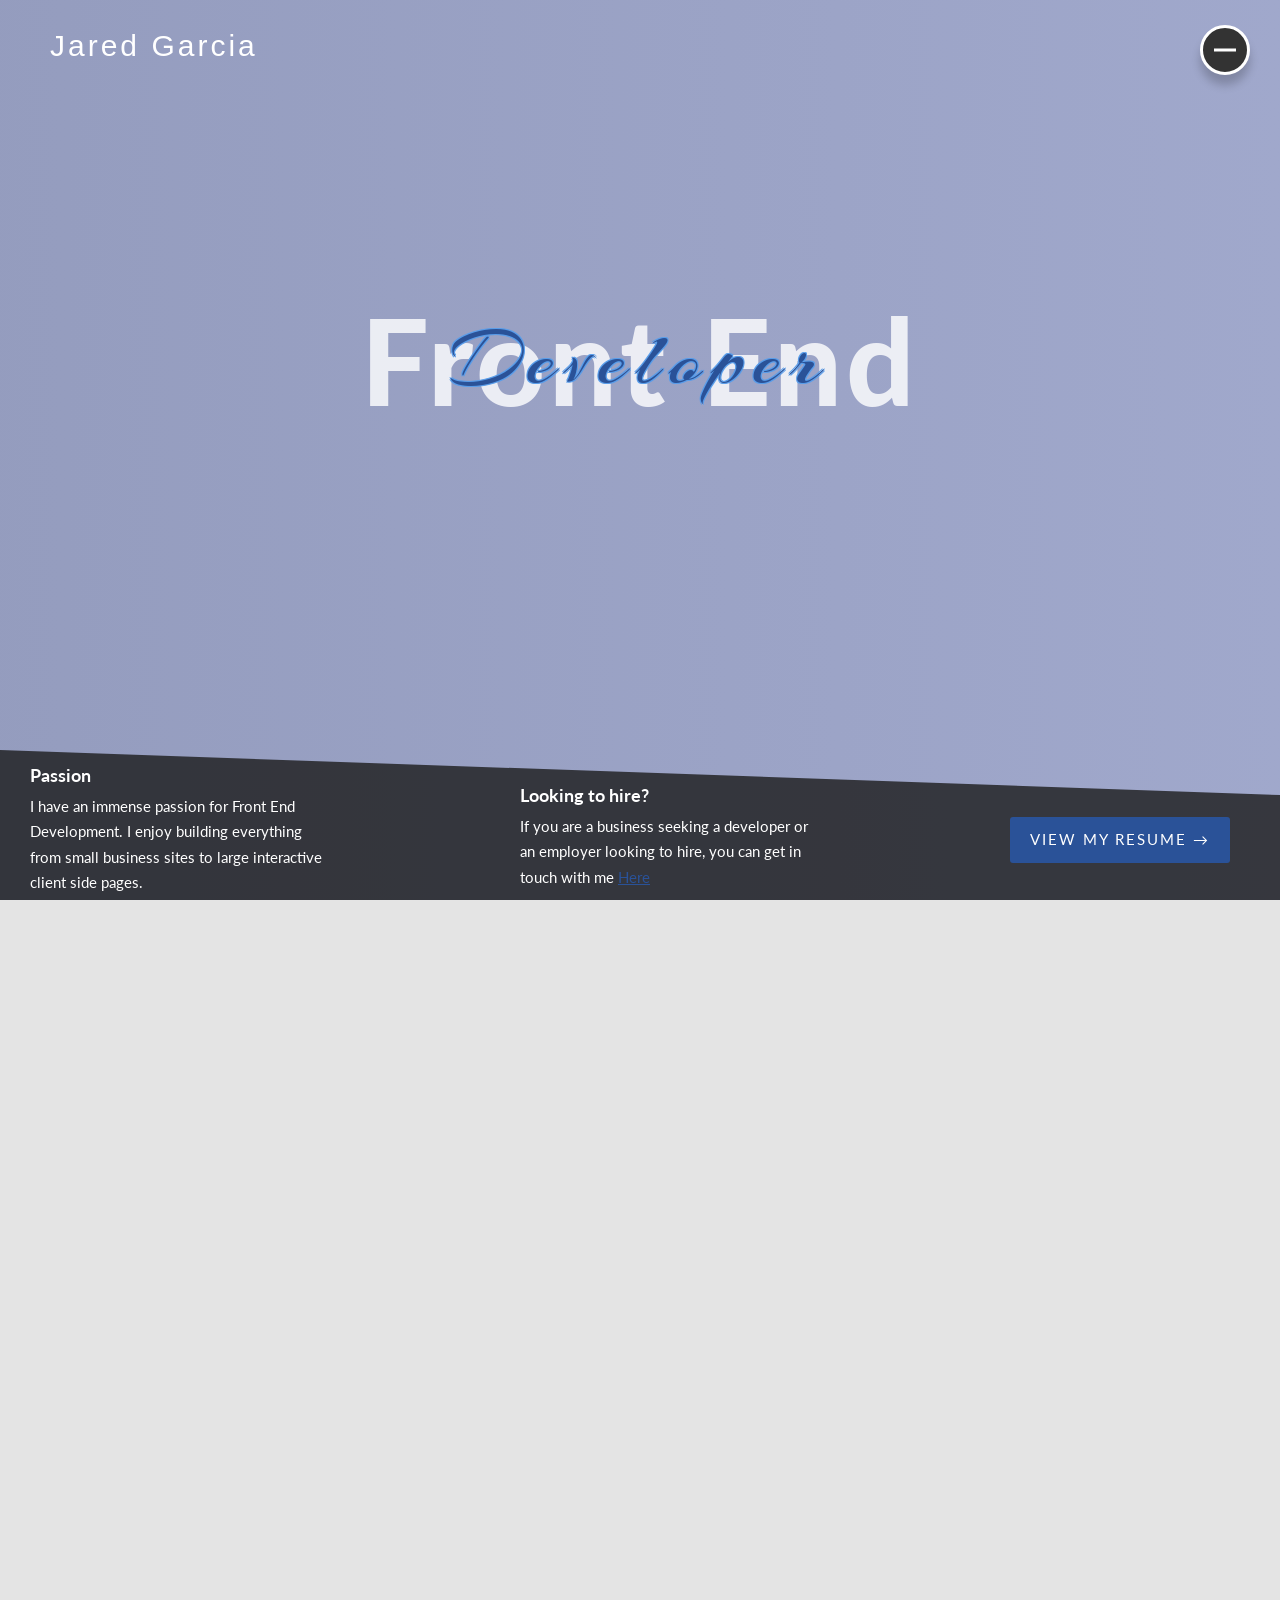
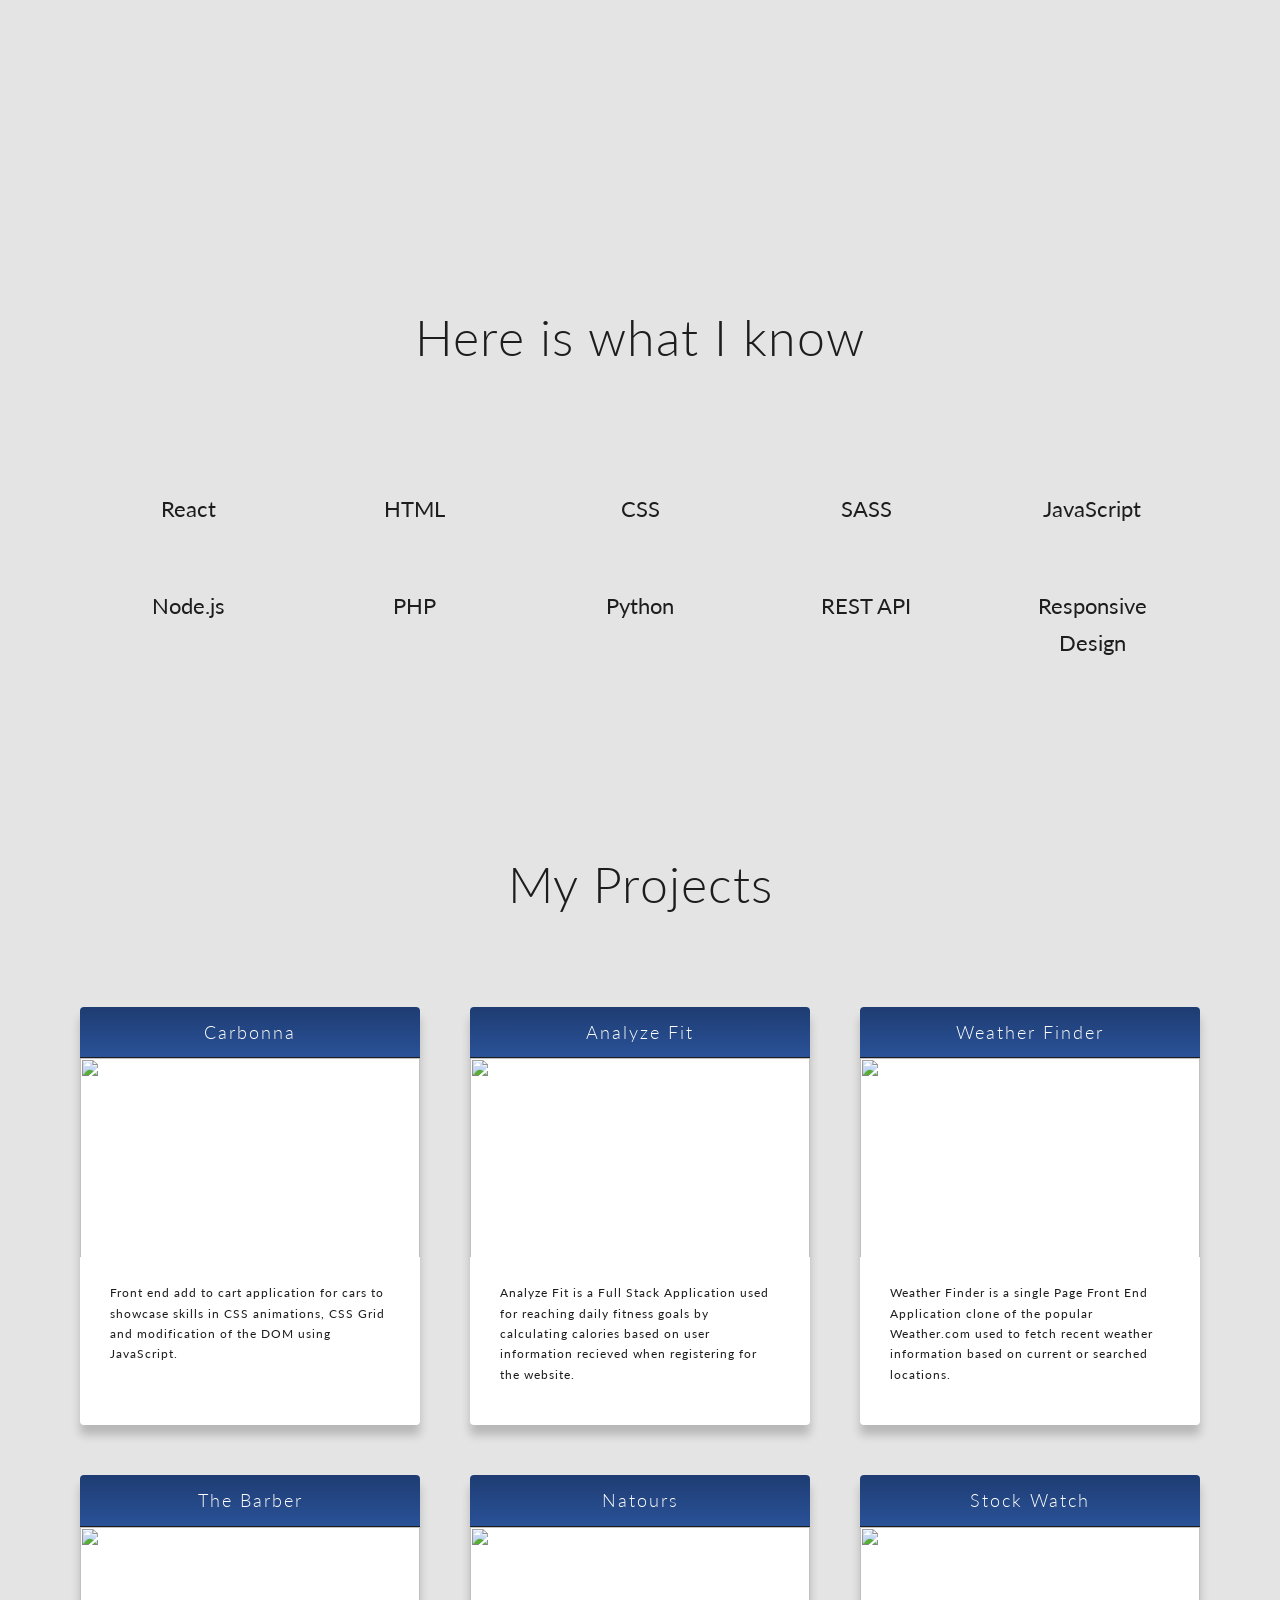
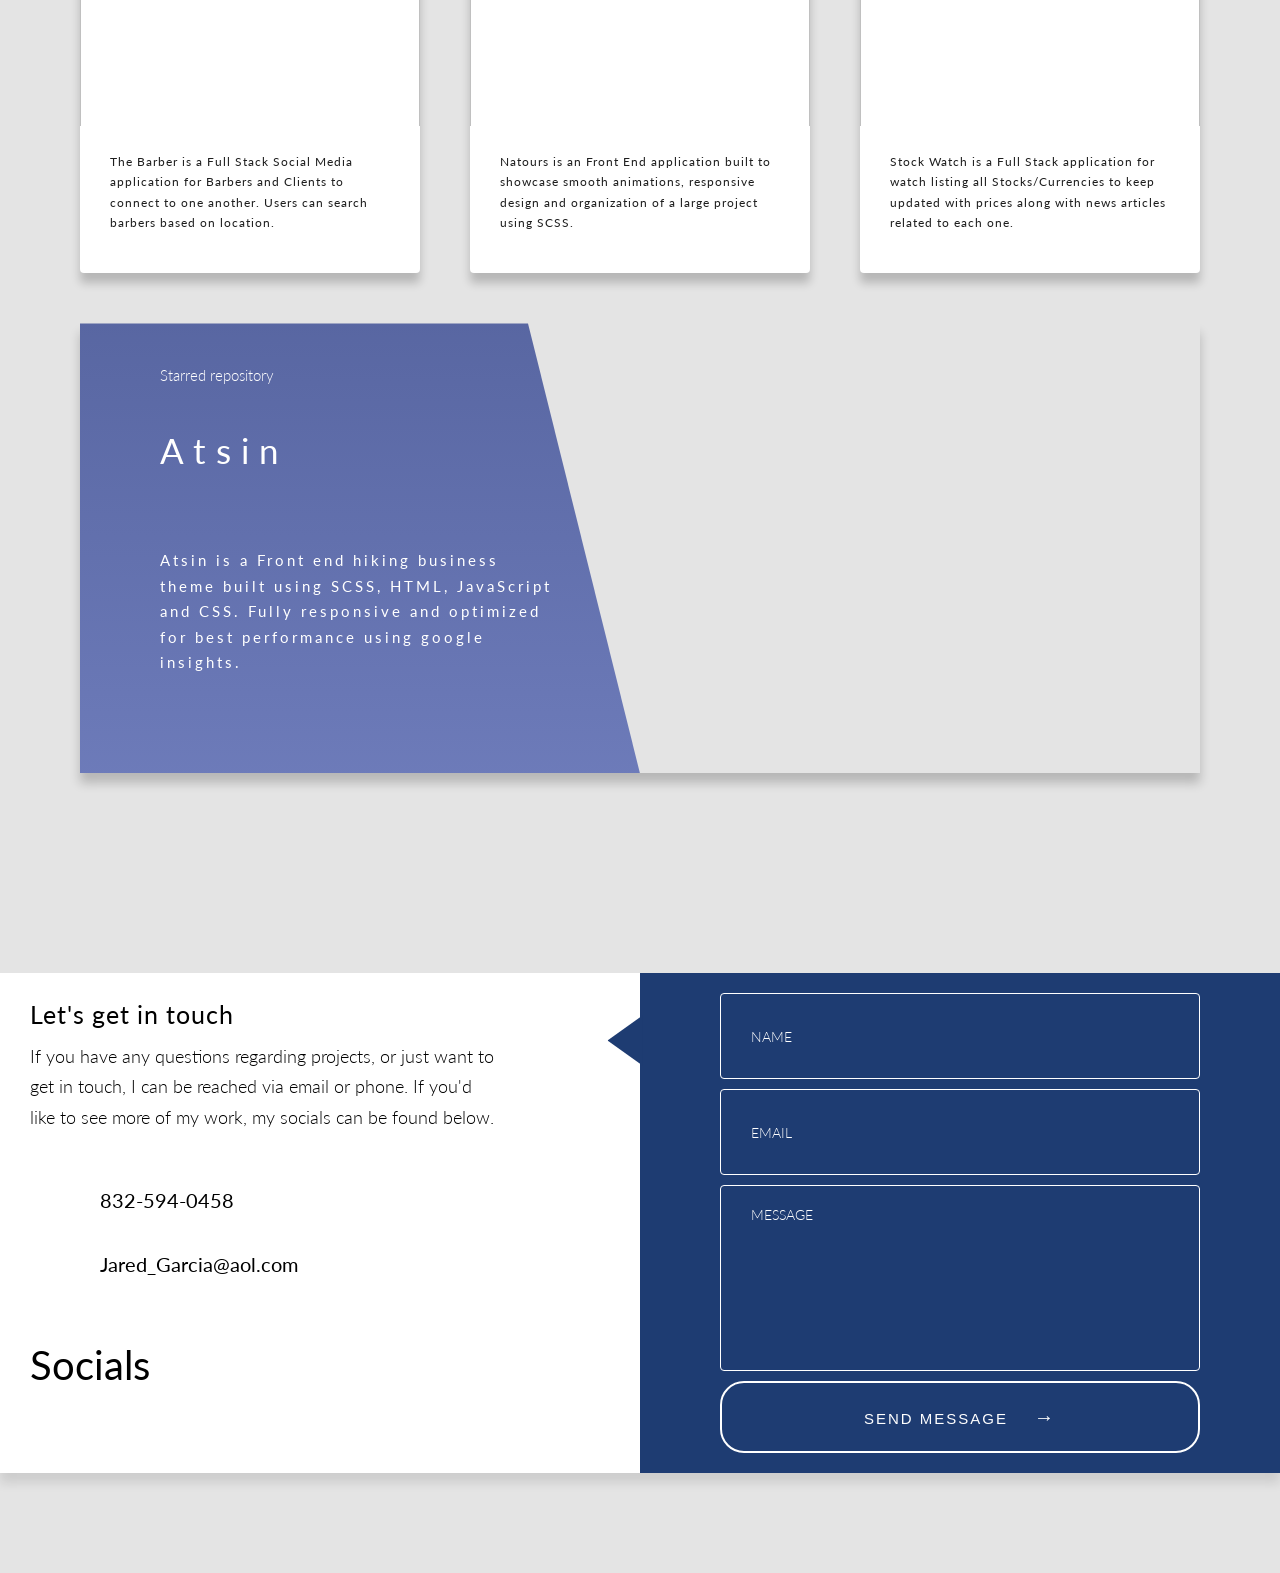
==== commit 43ee1de2: "contact form finished" ====
--- a/index.html
+++ b/index.html
@@ -81,7 +81,7 @@
       </header>
       <div class="intro">
         <div class="intro__border">
-          <div class="intro__photo"></div>
+          <div id="about" class="intro__photo"></div>
         </div>
 
         <h2 class="intro__title">About me</h2>
@@ -91,12 +91,12 @@
         <div class="intro__column">
           <h3 class="intro__developer">Front End Developer</h3>
           <p class="intro__about-me">
-            Hello, my name is Jared Garcia and I'm Full-Stack Developer located
-            in College Station, Tx. I have an immense passion for Front End
-            Development. I was very interested in programming as a teenager, but
-            it was always for fun. I never thought about turning it into a
+            Hello, my name is Jared Garcia and I am located in College Station,
+            Tx. Although I know Full-Stack Web Development, I have a big passion
+            for Front End. I was very interested in development as a teenager,
+            but it was always for fun. I never thought about turning it into a
             career until I realized there was a real demand for it. What I love
-            most about software development is the constant challenge of
+            most about Software Development is the constant challenge of
             problem-solving and being able to express creativity by bringing
             abstract ideas to life. In March of 2020 I enrolled in DigitalCrafts
             immersive 4 month Bootcamp where I studied Full-Stack Web
@@ -146,7 +146,7 @@
         </div>
       </div>
 
-      <h2 class="skill-title">Here is what I know</h2>
+      <h2 id="skills" class="skill-title">Here is what I know</h2>
 
       <div class="skills">
         <div class="wrapper">
@@ -191,7 +191,8 @@
         </div>
       </div>
 
-      <section>
+      <section id="projects">
+        <h2 class="projects-title">My Projects</h2>
         <div class="project">
           <span class="project__item"
             ><h3 class="project__name">Carbonna</h3>
@@ -378,12 +379,14 @@
         </div>
       </section>
 
-      <section>
+      <section id="contact">
         <div class="contact">
           <div class="contact__one-half">
             <h2 class="contact__title">Let's get in touch</h2>
             <p class="contact__text">
-              I'm Available anytime via email or phone.
+              If you have any questions regarding projects, or just want to get
+              in touch, I can be reached via email or phone. If you'd like to
+              see more of my work, my socials can be found below.
             </p>
             <div class="contact__info-container">
               <div class="contact__flex">
@@ -409,32 +412,35 @@
             </div>
           </div>
 
-          <div class="contact__second-half">
+          <form class="contact__second-half" method="post" action="contact.php">
             <div class="contact__triangle"></div>
-            <form method="post" action="contact.php">
-              <input
-                name="name"
-                placeholder="Name"
-                class="contact__input-1"
-                type="text"
-              />
-              <input
-                name="mail"
-                placeholder="Email"
-                class="contact__input-2"
-                type="text"
-              />
-              <textarea
-                name="message"
-                placeholder="Message"
-                class="contact__input-3"
-              ></textarea>
-              <button name="submit" value="send message" type="submit" class="contact__btn">
-                Send message
-                <p class="contact__arrow">&rarr;</p>
-              </button>
-            </form>
-          </div>
+            <input
+              name="name"
+              placeholder="Name"
+              class="contact__input-1"
+              type="text"
+            />
+            <input
+              name="mail"
+              placeholder="Email"
+              class="contact__input-2"
+              type="text"
+            />
+            <textarea
+              name="message"
+              placeholder="Message"
+              class="contact__input-3"
+            ></textarea>
+            <button
+              name="submit"
+              value="send message"
+              type="submit"
+              class="contact__btn"
+            >
+              Send message
+              <p class="contact__arrow">&rarr;</p>
+            </button>
+          </form>
         </div>
       </section>
     </main>
@@ -458,30 +464,30 @@
           ></a>
         </div>
 
-        <a href="#" class="sidebar__link"
+        <a href="#about" class="sidebar__link menu"
           ><i class="fas fa-user icon"></i>About</a
         >
 
-        <a href="#" class="sidebar__link"
+        <a href="#skills" class="sidebar__link menu"
           ><i class="fas fa-magic icon"></i>Skills</a
         >
-        <a href="#" class="sidebar__link"
+        <a href="#projects" class="sidebar__link menu"
           ><i class="fas fa-book icon"></i>Projects</a
         >
-        <a href="#" class="sidebar__link"
+        <a href="#contact" class="sidebar__link menu"
           ><i class="fas fa-phone-volume icon"></i>Contact</a
         >
 
         <a
           target="__blank"
           href="https://jaredspdf.s3.us-east-2.amazonaws.com/newresume.pdf"
-          class="sidebar__link"
+          class="sidebar__link menu"
           ><i class="fas fa-paperclip icon"></i>Resume</a
         >
         <a
           target="__blank"
           href="https://github.com/JGarcia1998"
-          class="sidebar__link"
+          class="sidebar__link menu"
           ><i class="fas fa-code-branch icon"></i>Github</a
         >
       </div>
--- a/css/style.css
+++ b/css/style.css
@@ -6,7 +6,8 @@
   box-sizing: inherit; }
 
 html {
-  font-size: 62.5%; }
+  font-size: 62.5%;
+  scroll-behavior: smooth; }
 
 body {
   font-family: "Lato", sans-serif;
@@ -318,9 +319,18 @@
     position: absolute;
     right: -10px; }
   .intro__span {
-    border-bottom: 2px solid #5dadec;
     position: relative;
     font-size: 2rem; }
+  .intro__span::before {
+    content: "";
+    width: 0.8rem;
+    height: 0.8rem;
+    left: -2rem;
+    top: 50%;
+    transform: translateY(-50%);
+    position: absolute;
+    border-radius: 50%;
+    background-image: linear-gradient(to right, #5dadec, #2a5298); }
   .intro__span-info {
     font-size: 2rem;
     margin-left: 2rem; }
@@ -356,7 +366,7 @@
     width: 100%; }
   .intro__about-me {
     font-size: 1.5rem;
-    color: #838181;
+    color: #6d6c6c;
     line-height: 1.7; }
 
 .personal {
@@ -504,6 +514,14 @@
   color: #fff;
   z-index: 100; }
 
+.projects-title {
+  text-align: center;
+  font-size: 5rem;
+  letter-spacing: 1px;
+  font-weight: 300;
+  color: #1d1d1d;
+  margin-top: 8rem; }
+
 .contact {
   width: 100vw;
   height: 50rem;
@@ -542,7 +560,8 @@
     border-radius: 4px;
     color: #fff;
     font-size: 1.8rem;
-    transition: 0.2s; }
+    transition: 0.2s;
+    outline: none; }
     .contact__input-1:focus {
       border: 1px solid #5dadec;
       caret-color: #5dadec; }
@@ -594,7 +613,8 @@
     letter-spacing: 1px; }
   .contact__text {
     font-size: 1.8rem;
-    font-weight: 300; }
+    font-weight: 300;
+    width: 80%; }
   .contact__arrow {
     font-size: 2rem;
     margin-left: 2rem;
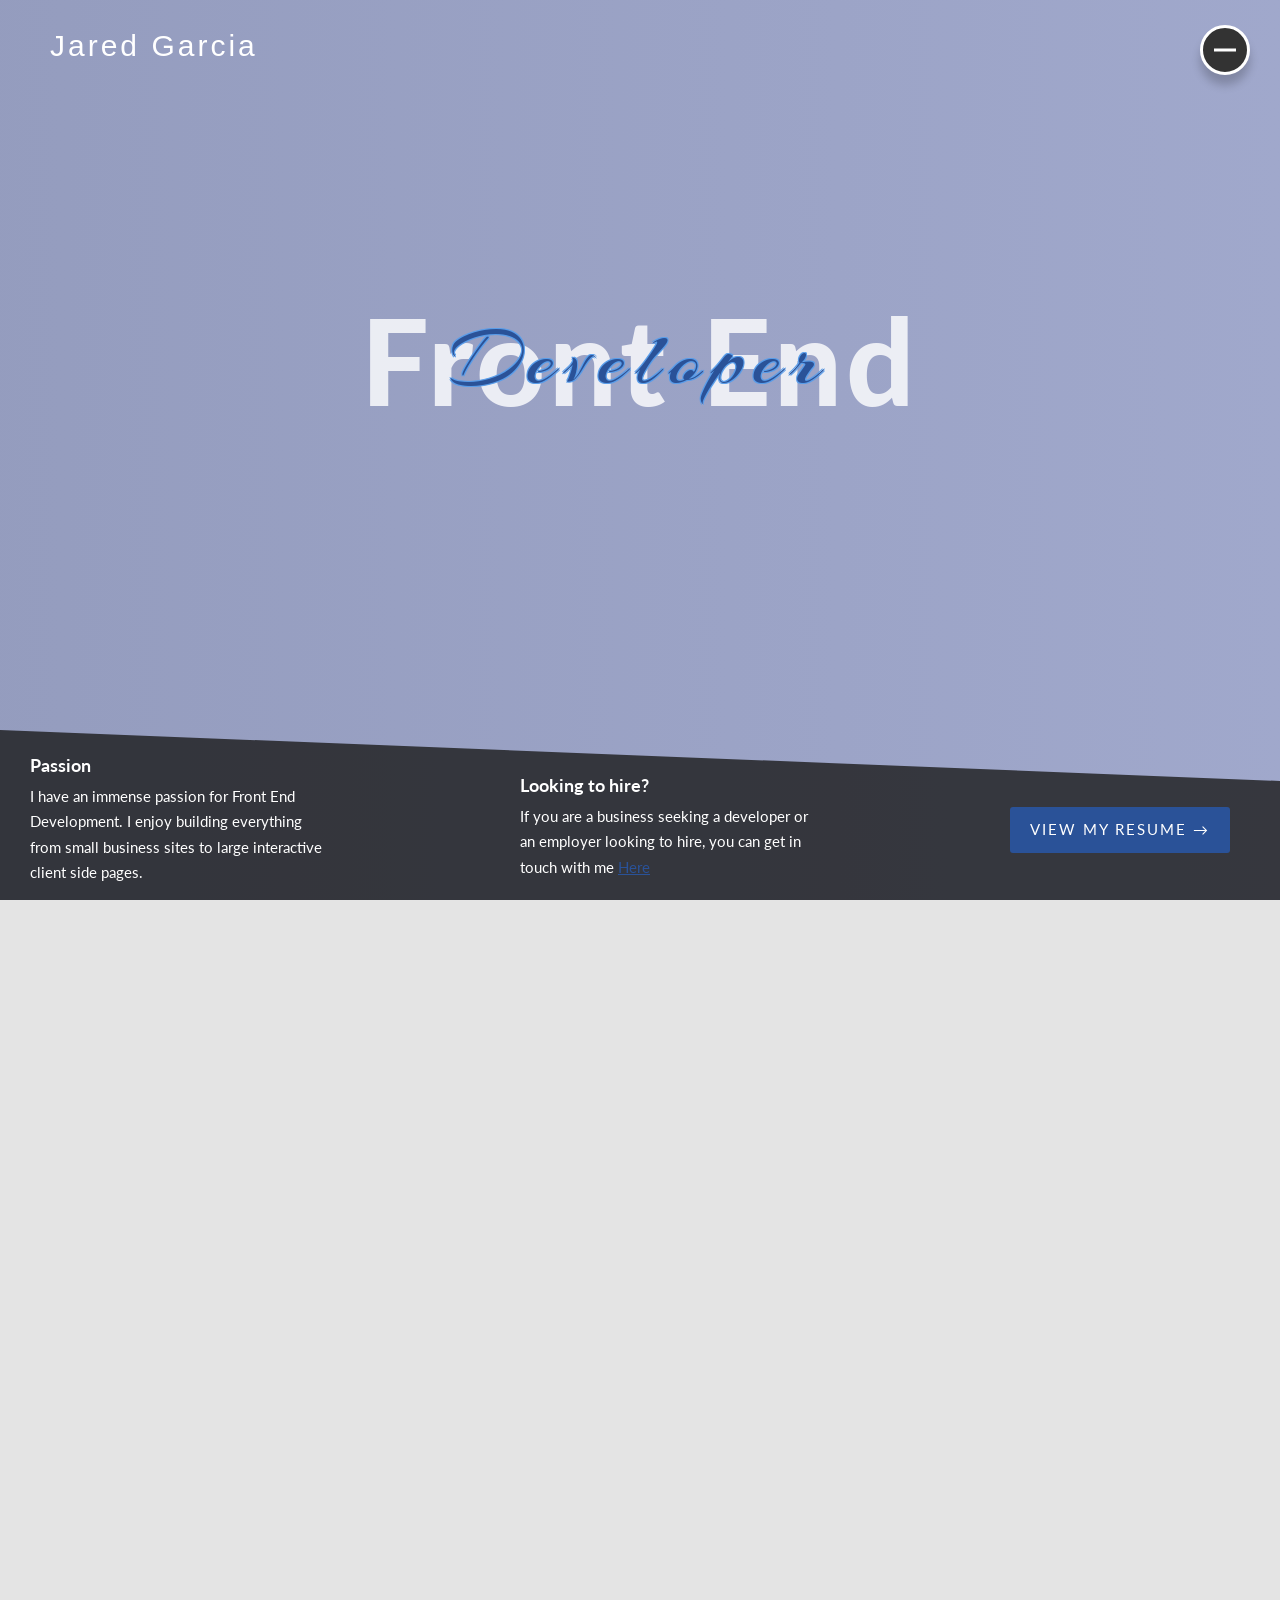
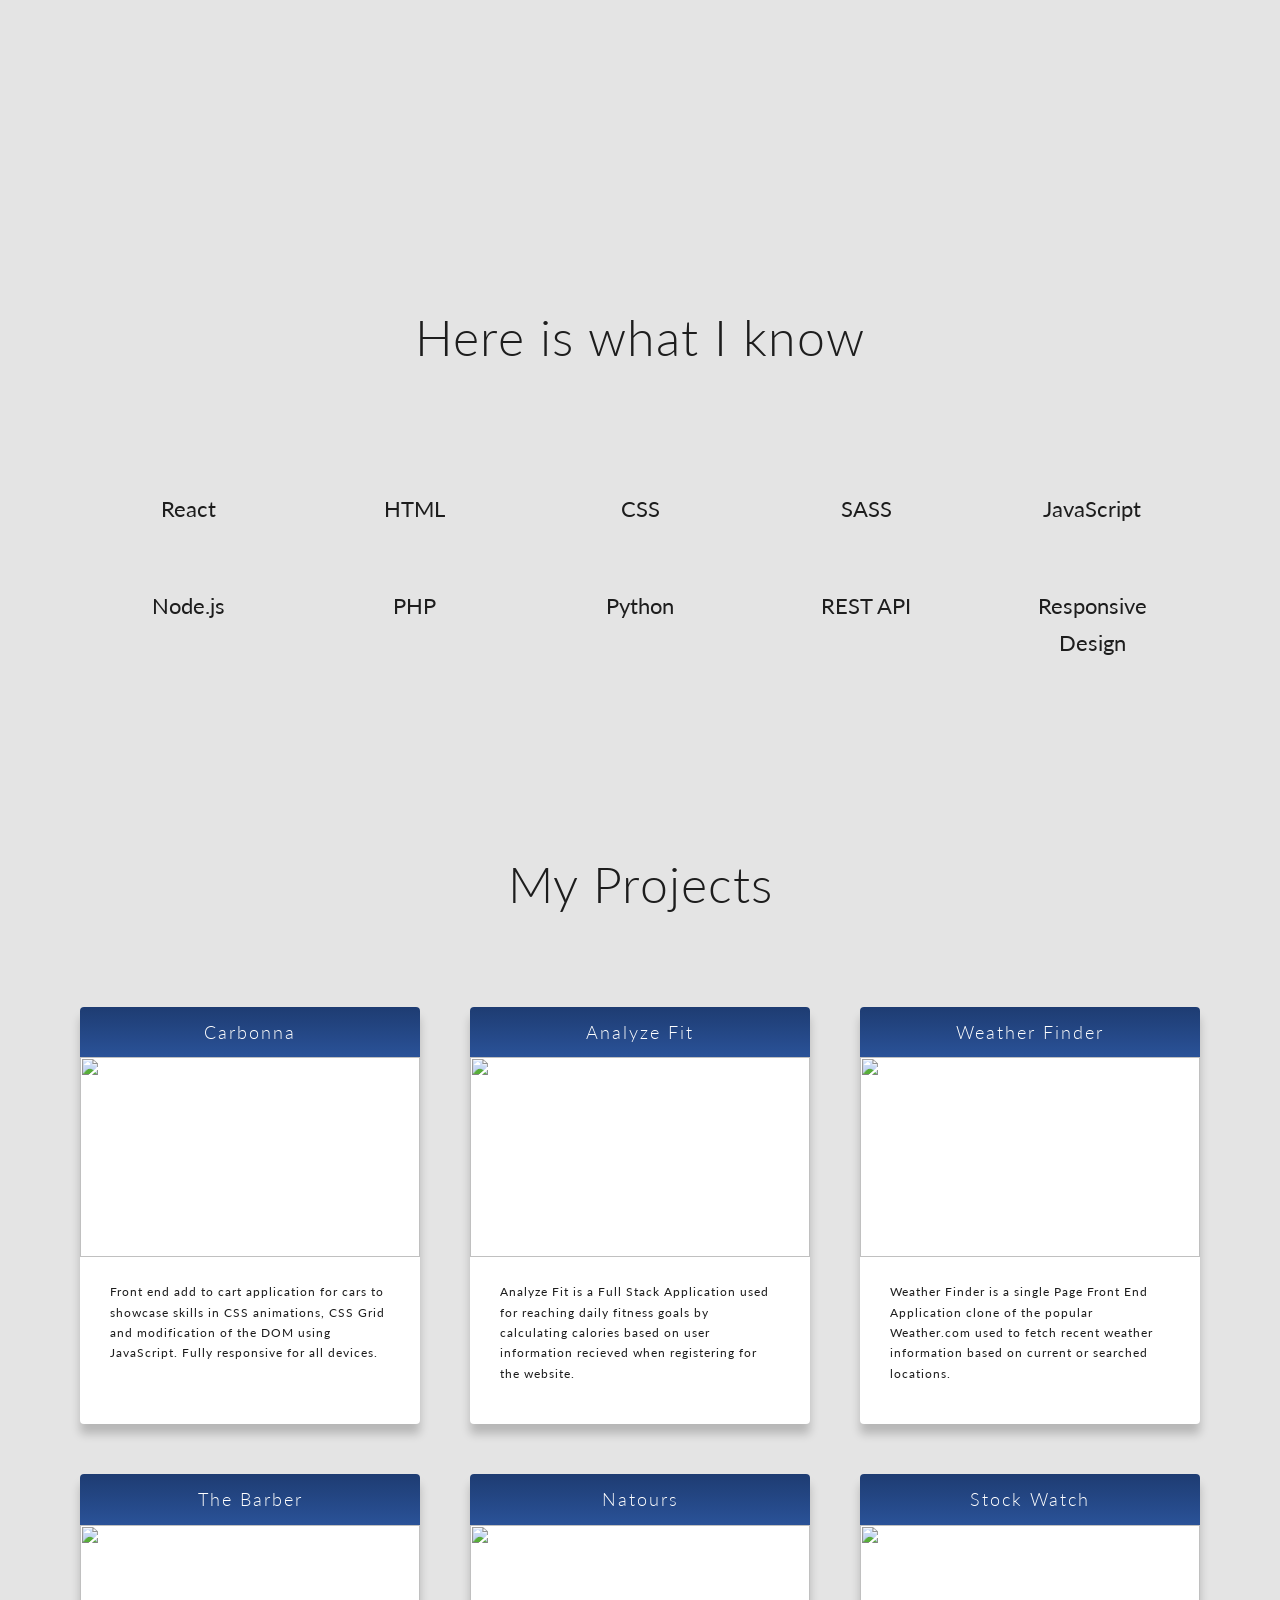
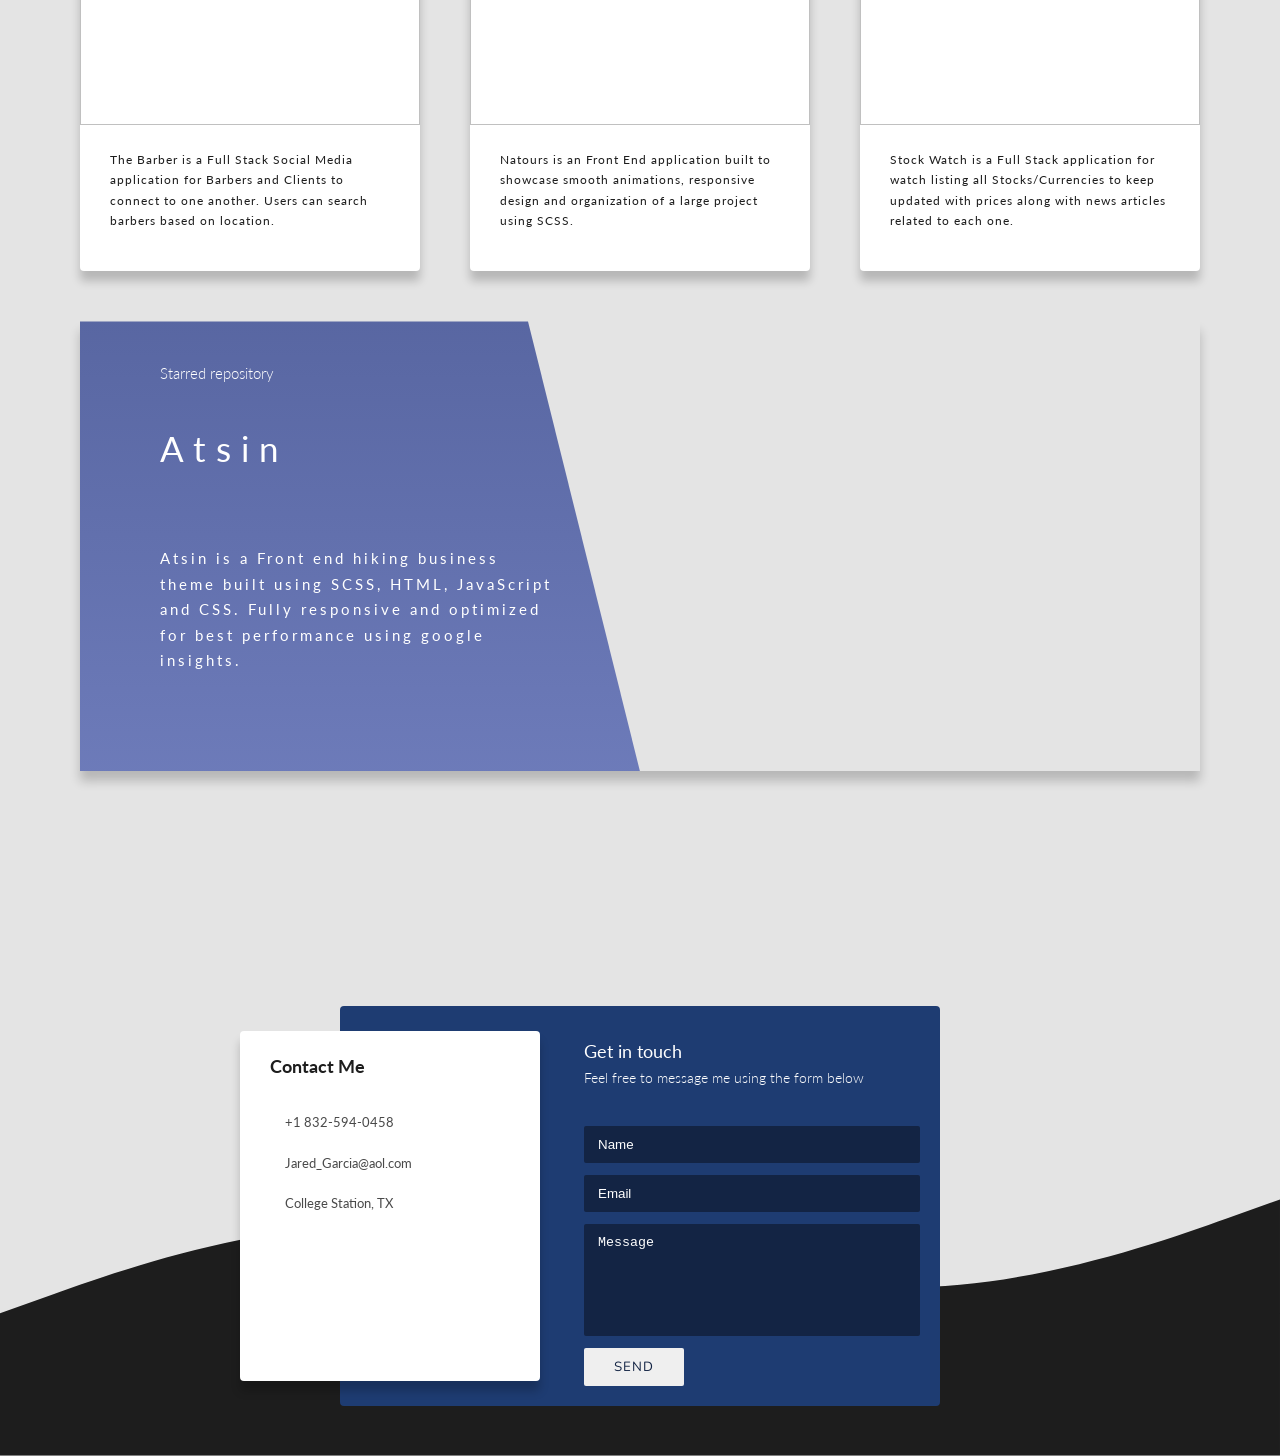
==== commit 6e134350: "made animations faster due to slugish effect" ====
--- a/index.html
+++ b/index.html
@@ -201,7 +201,7 @@
               <p class="project__text">
                 Front end add to cart application for cars to showcase skills in
                 CSS animations, CSS Grid and modification of the DOM using
-                JavaScript.
+                JavaScript. Fully responsive for all devices.
               </p>
               <div class="project__row">
                 <a
@@ -379,70 +379,62 @@
         </div>
       </section>
 
-      <section id="contact">
-        <div class="contact">
-          <div class="contact__one-half">
-            <h2 class="contact__title">Let's get in touch</h2>
+      <section id="contact" class="contact">
+        <div class="contact__form-container">
+          <div class="contact-left">
+            <h2 class="contact-left__title">Contact Me</h2>
+
+            <span class="contact-left-info"
+              ><i class="fas fa-mobile-alt"></i>
+              <p class="contact-left-text">+1 832-594-0458</p></span
+            >
+            <span class="contact-left-info"
+              ><i class="far fa-envelope"></i>
+              <p class="contact-left-text">Jared_Garcia@aol.com</p></span
+            >
+            <span class="contact-left-info"
+              ><i class="far fa-compass"></i>
+              <p class="contact-left-text">College Station, TX</p></span
+            >
+            <div class="contact-left__social-container">
+              <span class="contact-left-socials"
+                ><i class="fab fa-linkedin"></i
+              ></span>
+              <span class="contact-left-socials"
+                ><i class="fab fa-github-square"></i
+              ></span>
+            </div>
+          </div>
+
+          <div class="contact__info-container">
+            <h2 class="contact__title">Get in touch</h2>
             <p class="contact__text">
-              If you have any questions regarding projects, or just want to get
-              in touch, I can be reached via email or phone. If you'd like to
-              see more of my work, my socials can be found below.
+              Feel free to message me using the form below
             </p>
-            <div class="contact__info-container">
-              <div class="contact__flex">
-                <i class="fas fa-mobile-alt"></i>
-                <p class="contact__phone">832-594-0458</p>
-              </div>
-              <div class="contact__flex">
-                <i class="far fa-envelope"></i>
-                <p class="contact__email">Jared_Garcia@aol.com</p>
-              </div>
-            </div>
-
-            <div class="contact__socials">
-              <p>Socials</p>
-              <a
-                class="socials"
-                href="https://www.linkedin.com/in/jared-garcia-3a51741a6/"
-                ><i class="fab fa-linkedin"></i
-              ></a>
-              <a class="socials" href="https://github.com/JGarcia1998"
-                ><i class="fab fa-github-square"></i
-              ></a>
-            </div>
+            <form class="contact__form">
+              <input class="contact__inputs" type="text" placeholder="Name" />
+              <input class="contact__inputs" type="text" placeholder="Email" />
+              <textarea
+                class="contact__inputs"
+                rows="6"
+                placeholder="Message"
+              ></textarea>
+              <button class="contact__btn" type="submit">Send</button>
+            </form>
           </div>
-
-          <form class="contact__second-half" method="post" action="contact.php">
-            <div class="contact__triangle"></div>
-            <input
-              name="name"
-              placeholder="Name"
-              class="contact__input-1"
-              type="text"
-            />
-            <input
-              name="mail"
-              placeholder="Email"
-              class="contact__input-2"
-              type="text"
-            />
-            <textarea
-              name="message"
-              placeholder="Message"
-              class="contact__input-3"
-            ></textarea>
-            <button
-              name="submit"
-              value="send message"
-              type="submit"
-              class="contact__btn"
-            >
-              Send message
-              <p class="contact__arrow">&rarr;</p>
-            </button>
-          </form>
         </div>
       </section>
+      <svg
+        class="svg"
+        xmlns="http://www.w3.org/2000/svg"
+        viewBox="0 0 1440 320"
+      >
+        <path
+          fill="rgb(29, 29, 29)"
+          fill-opacity="1"
+          d="M0,160L60,138.7C120,117,240,75,360,64C480,53,600,75,720,96C840,117,960,139,1080,128C1200,117,1320,75,1380,53.3L1440,32L1440,320L1380,320C1320,320,1200,320,1080,320C960,320,840,320,720,320C600,320,480,320,360,320C240,320,120,320,60,320L0,320Z"
+        ></path>
+      </svg>
     </main>
 
     <div id="sidebar" class="sidebar">
--- a/css/style.css
+++ b/css/style.css
@@ -14,7 +14,8 @@
   font-weight: 400;
   box-sizing: border-box;
   line-height: 1.7;
-  background-color: #e4e4e4; }
+  background-color: #e4e4e4;
+  position: relative; }
 
 main {
   transition: 0.5s; }
@@ -52,14 +53,16 @@
   .item-special__anchor {
     color: #2a5298;
     cursor: pointer;
-    text-decoration: underline; }
+    text-decoration: underline;
+    transition: 0.3s; }
+    .item-special__anchor:hover {
+      color: #5dadec; }
 
 .header {
   height: 100vh;
   width: 100vw;
   background-image: linear-gradient(to right, rgba(29, 49, 134, 0.4), rgba(58, 78, 167, 0.4)), url(../img/city-4.jpg);
   background-size: cover;
-  object-fit: cover;
   background-position: center;
   padding: 2rem 5rem;
   position: relative; }
@@ -76,10 +79,10 @@
     position: absolute;
     bottom: 0;
     left: 0;
-    height: 15rem;
+    height: 17rem;
     background-color: rgba(27, 27, 27, 0.795);
     clip-path: polygon(0 0, 100% 30%, 100% 100%, 0% 100%);
-    padding: 1rem 3rem;
+    padding: 2rem 3rem;
     display: flex;
     align-items: center;
     justify-content: space-between; }
@@ -151,7 +154,7 @@
   display: flex;
   flex-direction: column;
   justify-content: center;
-  transition: all 1s; }
+  transition: all 0.5s; }
   .sidebar__container {
     display: flex;
     flex-direction: column;
@@ -168,7 +171,7 @@
     color: #fff;
     padding: 1.5rem 3rem;
     position: relative;
-    transition: 0.8s; }
+    transition: 0.5s; }
   .sidebar__link::after {
     content: "";
     height: 100%;
@@ -198,7 +201,7 @@
     transform: translateY(-50%);
     border: 3px solid white;
     cursor: pointer;
-    transition: all 1s;
+    transition: all 0.5s;
     outline: none;
     box-shadow: 0 1rem 1rem rgba(0, 0, 0, 0.2);
     z-index: 9999; }
@@ -434,7 +437,6 @@
   .project__img {
     height: 20rem;
     background-size: cover;
-    border-top: 1px solid #1d1d1d;
     width: 100%; }
   .project__name {
     font-size: 1.8rem;
@@ -523,135 +525,112 @@
   margin-top: 8rem; }
 
 .contact {
-  width: 100vw;
-  height: 50rem;
-  display: flex;
-  margin-bottom: 10rem;
-  margin-top: 20rem;
-  box-shadow: 0 1rem 1rem rgba(0, 0, 0, 0.1); }
-  .contact__one-half {
-    background-color: #fff;
-    width: 50%;
-    height: 100%;
-    padding: 2rem 3rem; }
-  .contact__second-half {
+  background-color: transparent;
+  width: 100%;
+  height: 30rem;
+  margin-top: 50rem;
+  position: absolute;
+  bottom: 0;
+  left: 0; }
+  .contact__text {
+    color: #fff;
+    margin-bottom: 3rem;
+    font-size: 1.4rem;
+    font-weight: 300; }
+  .contact__form-container {
     background-color: #1e3c72;
-    width: 50%;
-    height: 100%;
-    padding: 2rem 8rem;
-    position: relative;
-    display: grid;
-    grid-template-areas: "first-input first-input" "second-input second-input" "third-input third-input" "third-input third-input" "third-input third-input" "third-input third-input" "third-input third-input" "btn btn" "btn btn";
-    grid-gap: 1rem; }
-  .contact__triangle {
-    clip-path: polygon(50% 0%, 0 100%, 100% 100%);
-    width: 5rem;
-    height: 3.5rem;
-    background-color: #1e3c72;
-    position: absolute;
-    transform: rotate(-90deg);
-    left: -4rem;
-    top: 5rem; }
-  .contact__input-1 {
-    padding: 2rem 3rem;
-    grid-area: first-input;
-    background: none;
-    border: 1px solid #fff;
+    padding: 3rem 2rem;
+    width: 60rem;
+    height: 40rem;
+    position: absolute;
+    top: -15rem;
+    left: 50%;
+    transform: translateX(-50%);
     border-radius: 4px;
-    color: #fff;
+    z-index: 2; }
+  .contact__info-container {
+    width: 60%;
+    float: right;
+    height: 100%; }
+  .contact__form {
+    display: flex;
+    flex-direction: column;
+    justify-content: space-around;
+    height: 80%; }
+  .contact__inputs {
+    padding: 1rem 1.3rem;
+    background-color: #132444;
+    border-radius: 2px;
+    border: none;
+    caret-color: #fff;
+    color: #fff;
+    outline: none;
+    border: 1px solid transparent;
+    transition: 0.3s;
+    resize: none; }
+  .contact__inputs:focus {
+    border: 1px solid #5dadec; }
+  .contact__title {
     font-size: 1.8rem;
+    font-weight: 400;
+    color: #fff; }
+  .contact__btn {
+    align-self: flex-start;
+    padding: 1rem 2rem;
+    text-transform: uppercase;
+    width: 10rem;
+    font-family: "Nunito", sans-serif;
+    color: #132444;
+    letter-spacing: 1px;
+    cursor: pointer;
     transition: 0.2s;
-    outline: none; }
-    .contact__input-1:focus {
-      border: 1px solid #5dadec;
-      caret-color: #5dadec; }
-  .contact__input-2 {
-    padding: 2rem 3rem;
-    grid-area: second-input;
+    border: none;
+    border-radius: 2px; }
+  .contact__btn:hover {
+    background-color: #d3cfcf; }
+
+::-webkit-input-placeholder {
+  color: #fff; }
+
+.contact-left {
+  width: 30rem;
+  height: 35rem;
+  background-color: #fff;
+  position: absolute;
+  left: -10rem;
+  top: 50%;
+  transform: translateY(-50%);
+  border-radius: 4px;
+  box-shadow: 0 1rem 1rem rgba(0, 0, 0, 0.2);
+  padding: 2rem 3rem; }
+  .contact-left__title {
+    font-size: 1.8rem;
+    color: #1d1d1d;
+    margin-bottom: 3rem; }
+  .contact-left-info {
+    display: flex;
+    align-items: center;
+    font-size: 1.3rem;
+    margin-bottom: 1.8rem;
+    color: #494949; }
+  .contact-left-info i {
+    margin-right: 1.5rem;
+    font-size: 1.7rem;
+    color: #2a5298; }
+  .contact-left-socials {
+    font-size: 3rem;
+    margin-right: 2rem;
+    color: #2a5298;
     transition: 0.2s;
-    background: none;
-    border: 1px solid #fff;
-    border-radius: 4px;
-    color: #fff;
-    font-size: 1.8rem;
-    outline: none; }
-    .contact__input-2:focus {
-      border: 1px solid #5dadec;
-      caret-color: #5dadec; }
-  .contact__input-3 {
-    outline: none;
-    padding: 2rem 3rem;
-    grid-area: third-input;
-    transition: 0.2s;
-    background: none;
-    border: 1px solid #fff;
-    border-radius: 4px;
-    resize: none;
-    color: #fff; }
-    .contact__input-3:focus {
-      border: 1px solid #5dadec;
-      caret-color: #5dadec; }
-  .contact__flex {
-    display: flex;
-    align-items: center;
-    margin-bottom: 3rem; }
-  .contact__info-container {
-    margin-top: 5rem;
-    transform: translateX(5rem);
-    font-size: 2rem; }
-  .contact__socials {
-    margin-top: 5rem;
-    font-size: 4rem; }
-  .contact__phone {
-    margin-left: 2rem; }
-  .contact__email {
-    margin-left: 2rem; }
-  .contact__title {
-    font-size: 2.5rem;
-    margin-bottom: 0.5rem;
-    font-weight: 400;
-    letter-spacing: 1px; }
-  .contact__text {
-    font-size: 1.8rem;
-    font-weight: 300;
-    width: 80%; }
-  .contact__arrow {
-    font-size: 2rem;
-    margin-left: 2rem;
-    display: inline-block;
-    font-weight: 500; }
-  .contact__btn {
-    grid-area: btn;
-    border-radius: 24px;
-    background: none;
-    text-transform: uppercase;
-    font-size: 1.5rem;
-    color: #fff;
-    font-weight: 300;
-    letter-spacing: 2px;
-    border: 2px solid #fff;
-    transition: 0.2s;
-    outline: none;
     cursor: pointer; }
-    .contact__btn:hover {
-      background-color: #5dadec; }
-
-::-webkit-input-placeholder {
-  font-size: 1.4rem;
-  color: #fff;
-  text-transform: uppercase;
-  font-weight: 300;
-  font-family: "Lato", sans-serif; }
-
-.socials {
-  margin-right: 3rem;
-  font-size: 3.5rem;
-  color: #5dadec;
-  cursor: pointer;
-  transition: 0.3s; }
-  .socials:hover {
-    color: #2a5298; }
-
-form {
-  width: 100%;
-  height: 100%; }
+  .contact-left-socials:hover {
+    color: #5dadec; }
+  .contact-left__social-container {
+    margin-top: 5rem; }
+
+.svg {
+  margin-top: 40rem;
+  position: relative;
+  z-index: -2;
+  display: block;
+  width: 100%; }
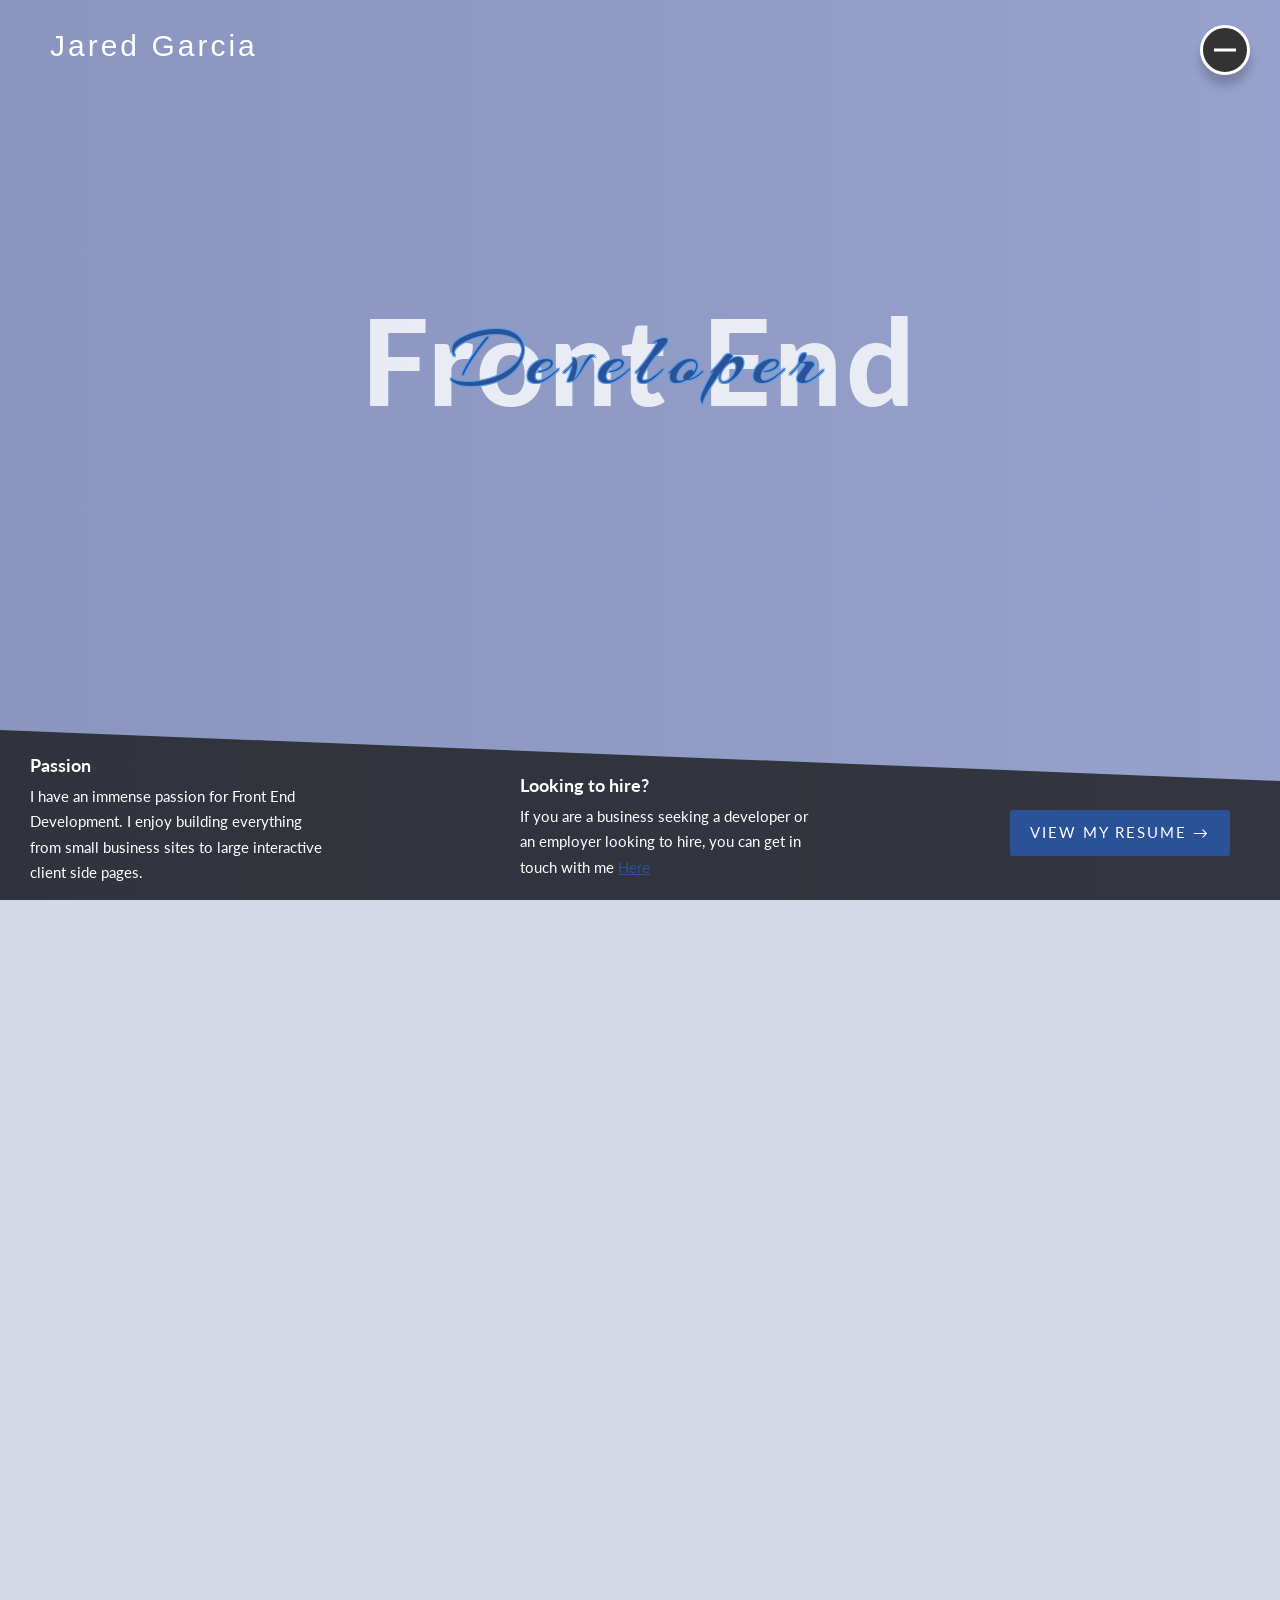
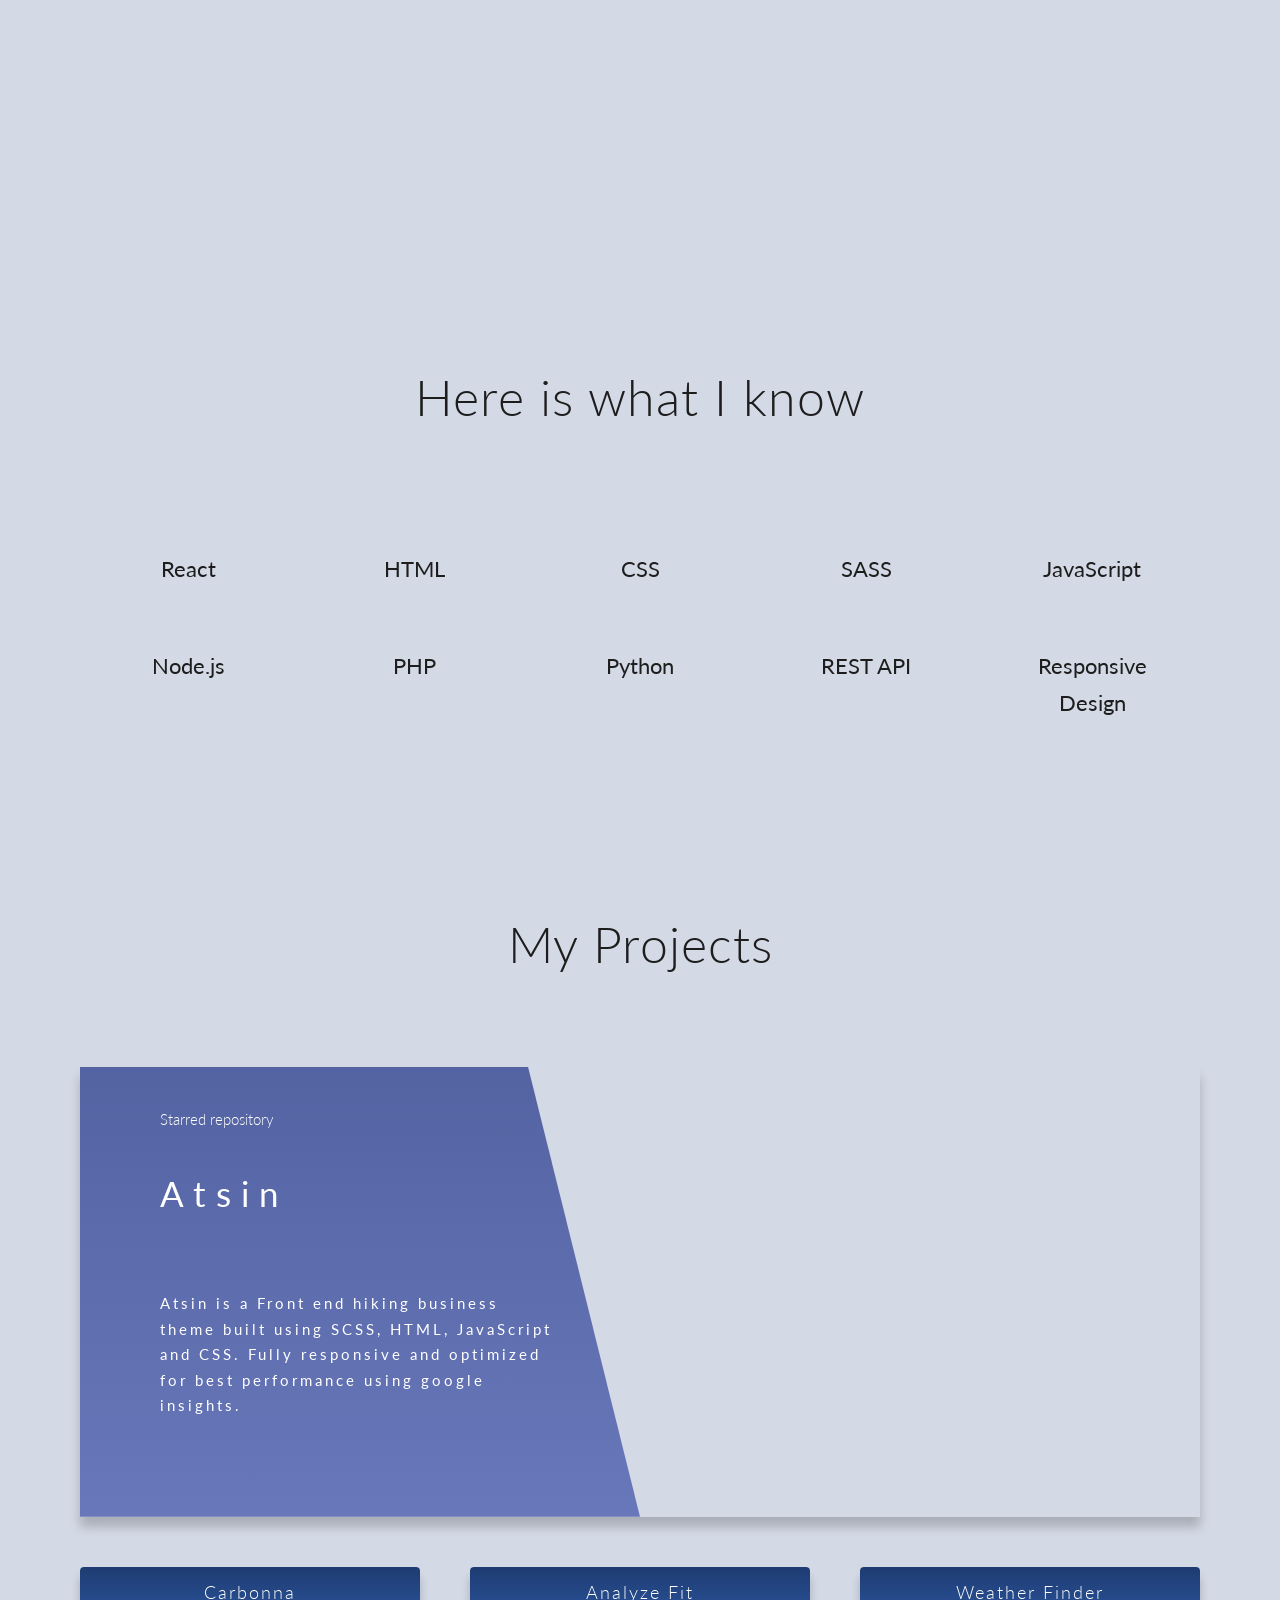
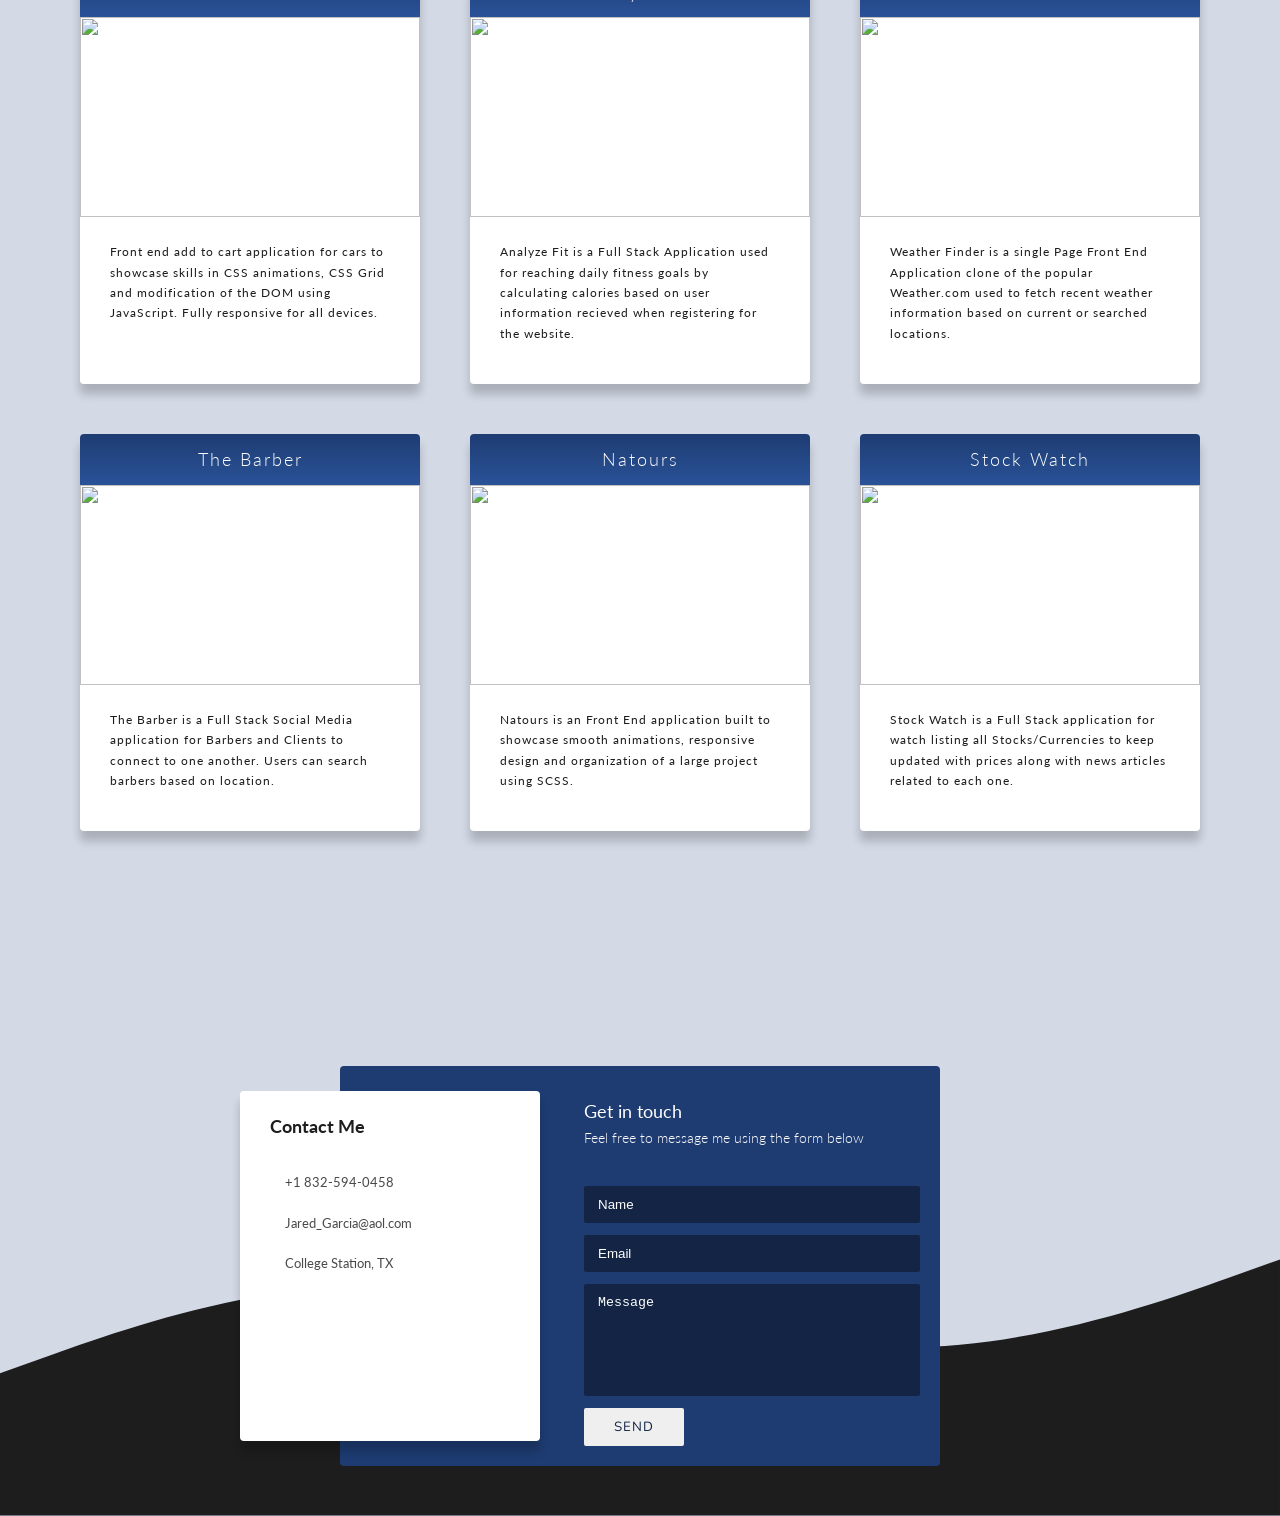
==== commit 550218a7: "creating a more modern look" ====
--- a/index.html
+++ b/index.html
@@ -194,162 +194,6 @@
       <section id="projects">
         <h2 class="projects-title">My Projects</h2>
         <div class="project">
-          <span class="project__item"
-            ><h3 class="project__name">Carbonna</h3>
-            <img class="project__img" src="img/carbonna.png" />
-            <div class="project__info-container">
-              <p class="project__text">
-                Front end add to cart application for cars to showcase skills in
-                CSS animations, CSS Grid and modification of the DOM using
-                JavaScript. Fully responsive for all devices.
-              </p>
-              <div class="project__row">
-                <a
-                  target="__blank"
-                  href="https://github.com/JGarcia1998/Carbonna"
-                  class="project__links"
-                  ><i class="fab fa-github-square"></i
-                ></a>
-                <a
-                  target="__blank"
-                  href="https://fervent-franklin-e8e85b.netlify.app/"
-                  class="project__links"
-                  ><i class="fas fa-paperclip"></i
-                ></a>
-              </div>
-            </div>
-          </span>
-
-          <span class="project__item"
-            ><h3 class="project__name">Analyze Fit</h3>
-            <img class="project__img" src="img/analyzefit.png" />
-            <div class="project__info-container">
-              <p class="project__text">
-                Analyze Fit is a Full Stack Application used for reaching daily
-                fitness goals by calculating calories based on user information
-                recieved when registering for the website.
-              </p>
-              <div class="project__row">
-                <a
-                  target="__blank"
-                  href="https://github.com/JGarcia1998/Fitness-Tracker"
-                  class="project__links"
-                  ><i class="fab fa-github-square"></i
-                ></a>
-                <a
-                  target="__blank"
-                  href="http://analyzefit.surge.sh/"
-                  class="project__links"
-                  ><i class="fas fa-paperclip"></i
-                ></a>
-              </div>
-            </div>
-          </span>
-
-          <span class="project__item"
-            ><h3 class="project__name">Weather Finder</h3>
-            <img class="project__img" src="img/weatherapp.png" />
-            <div class="project__info-container">
-              <p class="project__text">
-                Weather Finder is a single Page Front End Application clone of
-                the popular Weather.com used to fetch recent weather information
-                based on current or searched locations.
-              </p>
-              <div class="project__row">
-                <a
-                  target="__blank"
-                  href="https://github.com/JGarcia1998/Weather-Finder"
-                  class="project__links"
-                  ><i class="fab fa-github-square"></i
-                ></a>
-                <a
-                  target="__blank"
-                  href="https://practical-swartz-f97bf9.netlify.app/"
-                  class="project__links"
-                  ><i class="fas fa-paperclip"></i
-                ></a>
-              </div>
-            </div>
-          </span>
-
-          <span class="project__item"
-            ><h3 class="project__name">The Barber</h3>
-            <img class="project__img" src="img/thebarber.png" />
-            <div class="project__info-container">
-              <p class="project__text">
-                The Barber is a Full Stack Social Media application for Barbers
-                and Clients to connect to one another. Users can search barbers
-                based on location.
-              </p>
-              <div class="project__row">
-                <a
-                  target="__blank"
-                  href="https://github.com/JGarcia1998/The-Barber"
-                  class="project__links"
-                  ><i class="fab fa-github-square"></i
-                ></a>
-                <a
-                  target="__blank"
-                  href="http://thebarber.surge.sh/"
-                  class="project__links"
-                  ><i class="fas fa-paperclip"></i
-                ></a>
-              </div>
-            </div>
-          </span>
-
-          <span class="project__item"
-            ><h3 class="project__name">Natours</h3>
-            <img class="project__img" src="img/natours.png" />
-            <div class="project__info-container">
-              <p class="project__text">
-                Natours is an Front End application built to showcase smooth
-                animations, responsive design and organization of a large
-                project using SCSS.
-              </p>
-              <div class="project__row">
-                <a
-                  target="__blank"
-                  href="https://github.com/JGarcia1998/Natours"
-                  class="project__links"
-                  ><i class="fab fa-github-square"></i
-                ></a>
-                <a
-                  target="__blank"
-                  href="https://adoring-payne-5c45b7.netlify.app/"
-                  class="project__links"
-                  ><i class="fas fa-paperclip"></i
-                ></a>
-              </div>
-            </div>
-          </span>
-
-          <span class="project__item"
-            ><h3 class="project__name">Stock Watch</h3>
-            <img class="project__img" src="img/stockwatch.png" />
-            <div class="project__info-container">
-              <p class="project__text">
-                Stock Watch is a Full Stack application for watch listing all
-                Stocks/Currencies to keep updated with prices along with news
-                articles related to each one.
-              </p>
-              <div class="project__row">
-                <a
-                  target="__blank"
-                  href="https://github.com/JGarcia1998/Stock-Watch"
-                  class="project__links"
-                  ><i class="fab fa-github-square"></i
-                ></a>
-                <a
-                  target="__blank"
-                  href="https://limitless-cliffs-80818.herokuapp.com/"
-                  class="project__links"
-                  ><i class="fas fa-paperclip"></i
-                ></a>
-              </div>
-            </div>
-          </span>
-
           <span class="project__item-special">
             <div class="project__row-special">
               <a
@@ -374,6 +218,162 @@
                 HTML, JavaScript and CSS. Fully responsive and optimized for
                 best performance using google insights.
               </p>
+            </div>
+          </span>
+
+          <span class="project__item"
+            ><h3 class="project__name">Carbonna</h3>
+            <img class="project__img" src="img/carbonna.png" />
+            <div class="project__info-container">
+              <p class="project__text">
+                Front end add to cart application for cars to showcase skills in
+                CSS animations, CSS Grid and modification of the DOM using
+                JavaScript. Fully responsive for all devices.
+              </p>
+              <div class="project__row">
+                <a
+                  target="__blank"
+                  href="https://github.com/JGarcia1998/Carbonna"
+                  class="project__links"
+                  ><i class="fab fa-github-square"></i
+                ></a>
+                <a
+                  target="__blank"
+                  href="https://fervent-franklin-e8e85b.netlify.app/"
+                  class="project__links"
+                  ><i class="fas fa-paperclip"></i
+                ></a>
+              </div>
+            </div>
+          </span>
+
+          <span class="project__item"
+            ><h3 class="project__name">Analyze Fit</h3>
+            <img class="project__img" src="img/analyzefit.png" />
+            <div class="project__info-container">
+              <p class="project__text">
+                Analyze Fit is a Full Stack Application used for reaching daily
+                fitness goals by calculating calories based on user information
+                recieved when registering for the website.
+              </p>
+              <div class="project__row">
+                <a
+                  target="__blank"
+                  href="https://github.com/JGarcia1998/Fitness-Tracker"
+                  class="project__links"
+                  ><i class="fab fa-github-square"></i
+                ></a>
+                <a
+                  target="__blank"
+                  href="http://analyzefit.surge.sh/"
+                  class="project__links"
+                  ><i class="fas fa-paperclip"></i
+                ></a>
+              </div>
+            </div>
+          </span>
+
+          <span class="project__item"
+            ><h3 class="project__name">Weather Finder</h3>
+            <img class="project__img" src="img/weatherapp.png" />
+            <div class="project__info-container">
+              <p class="project__text">
+                Weather Finder is a single Page Front End Application clone of
+                the popular Weather.com used to fetch recent weather information
+                based on current or searched locations.
+              </p>
+              <div class="project__row">
+                <a
+                  target="__blank"
+                  href="https://github.com/JGarcia1998/Weather-Finder"
+                  class="project__links"
+                  ><i class="fab fa-github-square"></i
+                ></a>
+                <a
+                  target="__blank"
+                  href="https://practical-swartz-f97bf9.netlify.app/"
+                  class="project__links"
+                  ><i class="fas fa-paperclip"></i
+                ></a>
+              </div>
+            </div>
+          </span>
+
+          <span class="project__item"
+            ><h3 class="project__name">The Barber</h3>
+            <img class="project__img" src="img/thebarber.png" />
+            <div class="project__info-container">
+              <p class="project__text">
+                The Barber is a Full Stack Social Media application for Barbers
+                and Clients to connect to one another. Users can search barbers
+                based on location.
+              </p>
+              <div class="project__row">
+                <a
+                  target="__blank"
+                  href="https://github.com/JGarcia1998/The-Barber"
+                  class="project__links"
+                  ><i class="fab fa-github-square"></i
+                ></a>
+                <a
+                  target="__blank"
+                  href="http://thebarber.surge.sh/"
+                  class="project__links"
+                  ><i class="fas fa-paperclip"></i
+                ></a>
+              </div>
+            </div>
+          </span>
+
+          <span class="project__item"
+            ><h3 class="project__name">Natours</h3>
+            <img class="project__img" src="img/natours.png" />
+            <div class="project__info-container">
+              <p class="project__text">
+                Natours is an Front End application built to showcase smooth
+                animations, responsive design and organization of a large
+                project using SCSS.
+              </p>
+              <div class="project__row">
+                <a
+                  target="__blank"
+                  href="https://github.com/JGarcia1998/Natours"
+                  class="project__links"
+                  ><i class="fab fa-github-square"></i
+                ></a>
+                <a
+                  target="__blank"
+                  href="https://adoring-payne-5c45b7.netlify.app/"
+                  class="project__links"
+                  ><i class="fas fa-paperclip"></i
+                ></a>
+              </div>
+            </div>
+          </span>
+
+          <span class="project__item"
+            ><h3 class="project__name">Stock Watch</h3>
+            <img class="project__img" src="img/stockwatch.png" />
+            <div class="project__info-container">
+              <p class="project__text">
+                Stock Watch is a Full Stack application for watch listing all
+                Stocks/Currencies to keep updated with prices along with news
+                articles related to each one.
+              </p>
+              <div class="project__row">
+                <a
+                  target="__blank"
+                  href="https://github.com/JGarcia1998/Stock-Watch"
+                  class="project__links"
+                  ><i class="fab fa-github-square"></i
+                ></a>
+                <a
+                  target="__blank"
+                  href="https://limitless-cliffs-80818.herokuapp.com/"
+                  class="project__links"
+                  ><i class="fas fa-paperclip"></i
+                ></a>
+              </div>
             </div>
           </span>
         </div>
--- a/css/style.css
+++ b/css/style.css
@@ -14,11 +14,11 @@
   font-weight: 400;
   box-sizing: border-box;
   line-height: 1.7;
-  background-color: #e4e4e4;
+  background-color: #d3d9e5;
   position: relative; }
 
 main {
-  transition: 0.5s; }
+  transition: 0.3s; }
 
 @keyframes moveInLeft {
   0% {
@@ -139,7 +139,7 @@
     display: inline-block;
     text-transform: uppercase;
     transition: all 0.4s;
-    transform: translateY(1.5rem); }
+    transform: translateY(1.8rem); }
     .header__resume:hover {
       background-color: #5dadec; }
 
@@ -181,7 +181,7 @@
     right: 0;
     width: 3px;
     transform: scaleY(0);
-    transition: transform 0.2s, width 0.4s cubic-bezier(1, 0, 0, 1) 0.2s;
+    transition: transform 0.2s, width 0.3s cubic-bezier(1, 0, 0, 1) 0.2s;
     z-index: -1; }
   .sidebar__link:hover::after {
     transform: scaleY(1);
@@ -302,7 +302,16 @@
     width: 50%; }
   .intro__column-2 {
     display: flex;
-    flex-direction: column; }
+    flex-direction: column;
+    background-color: #fff;
+    box-shadow: 0 1rem 2rem rgba(0, 0, 0, 0.3);
+    border-radius: 8px;
+    transform: scale(1.1);
+    padding: 3rem;
+    transition: 0.2s; }
+    .intro__column-2:hover {
+      transform: scale(1.15);
+      box-shadow: 0 2rem 2rem rgba(0, 0, 0, 0.3); }
   .intro__developer {
     font-size: 3rem;
     color: #333333;
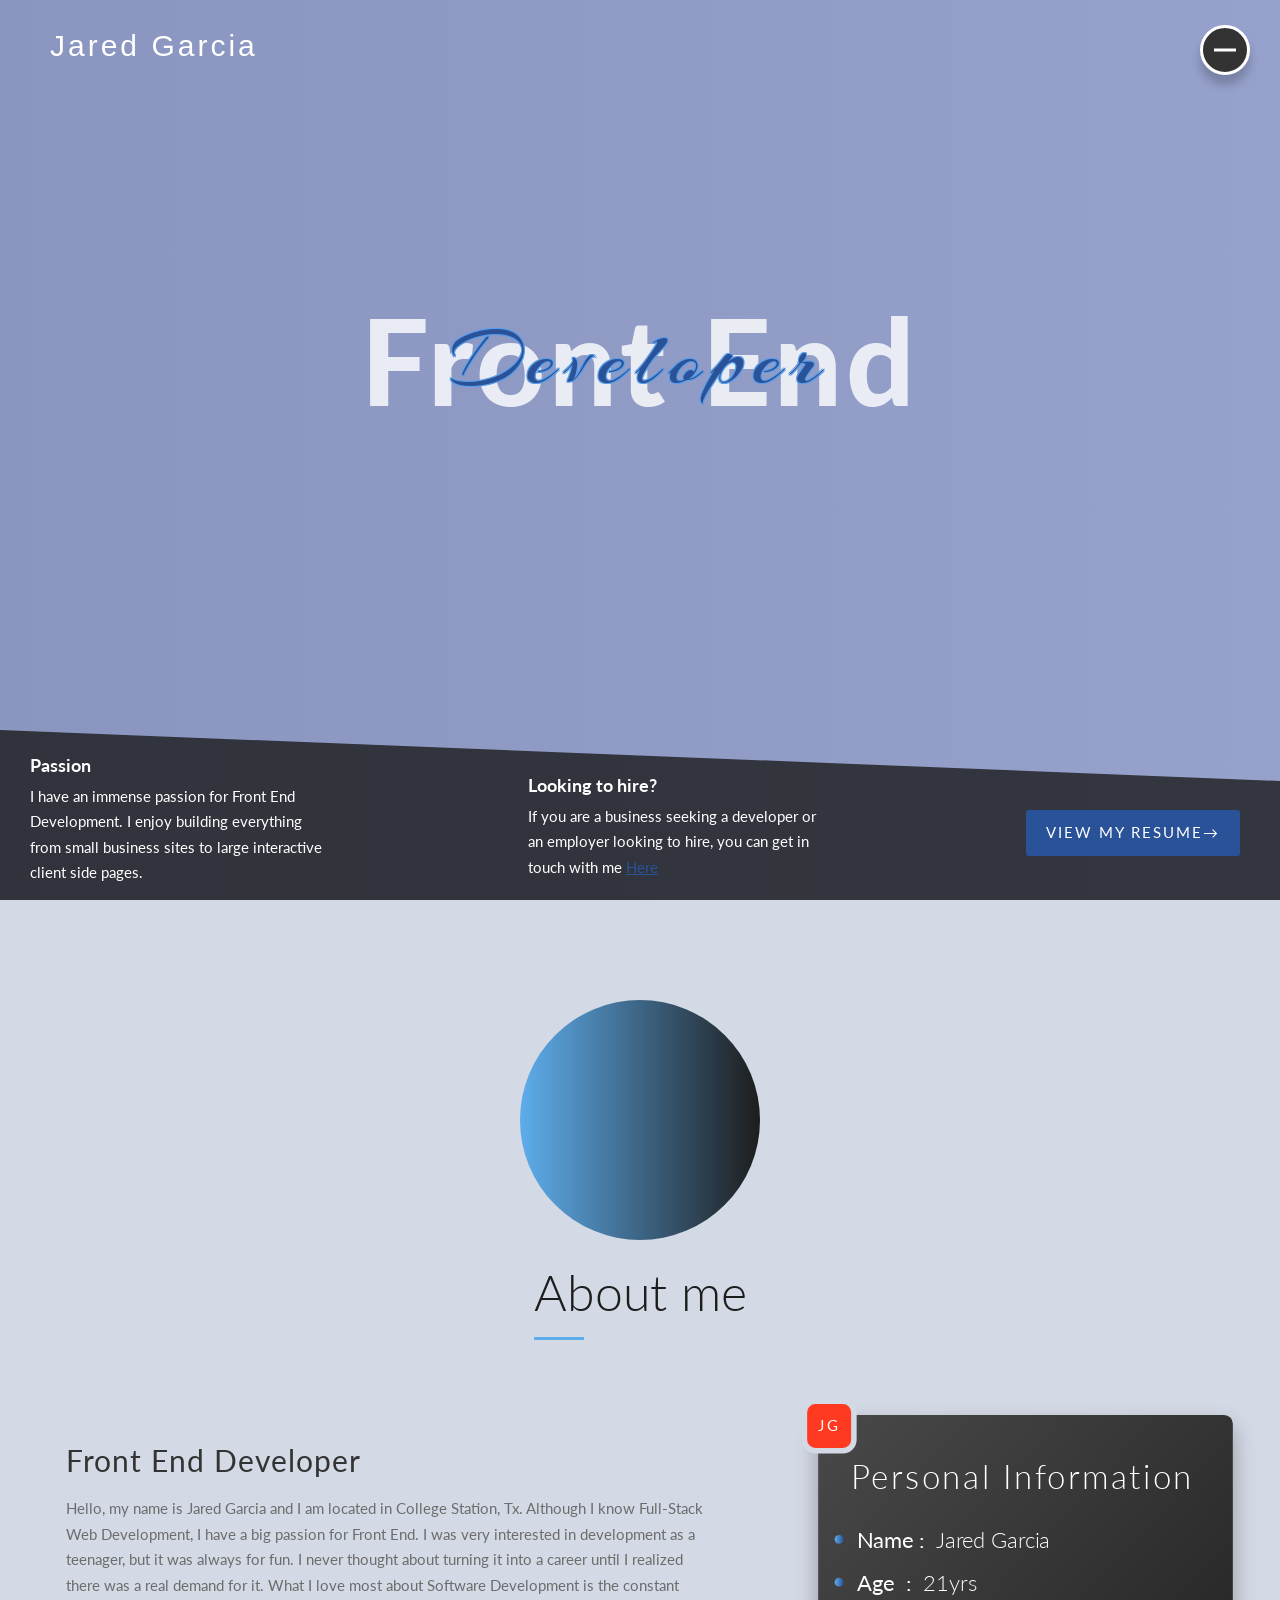
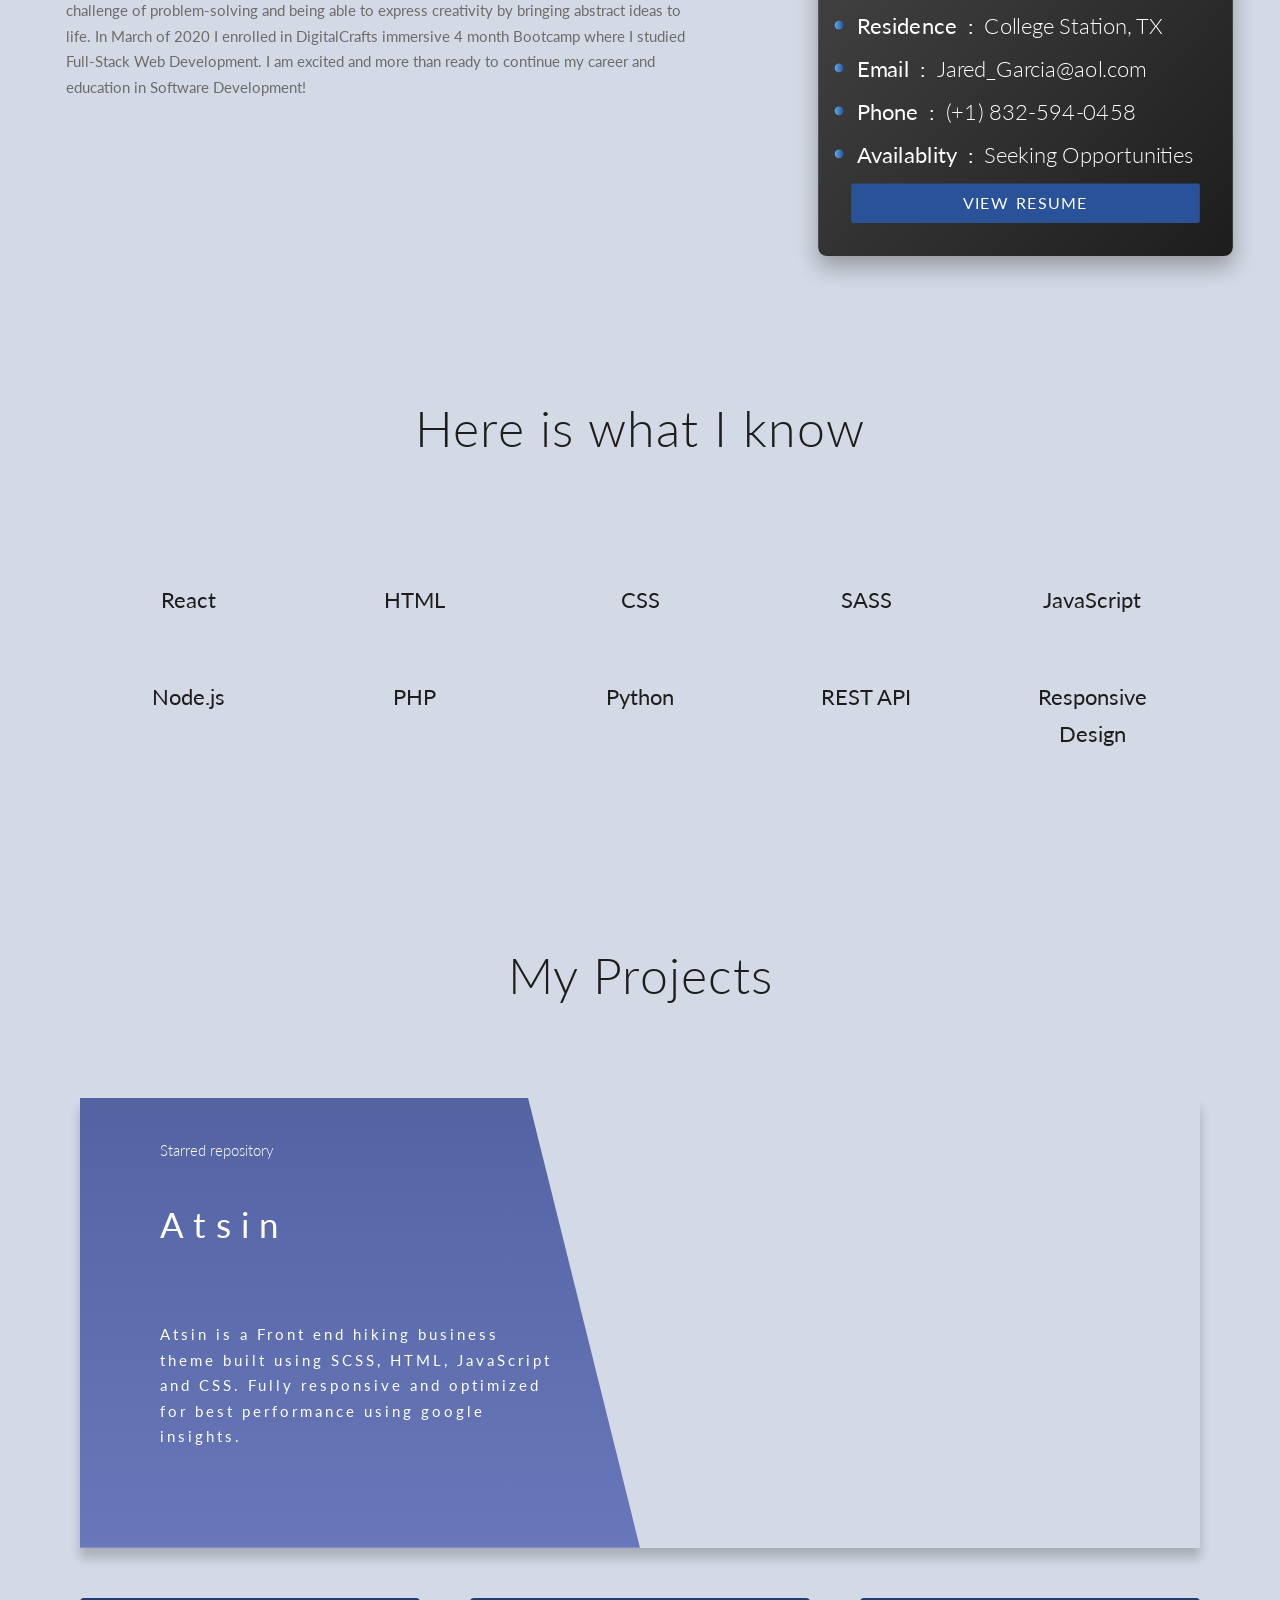
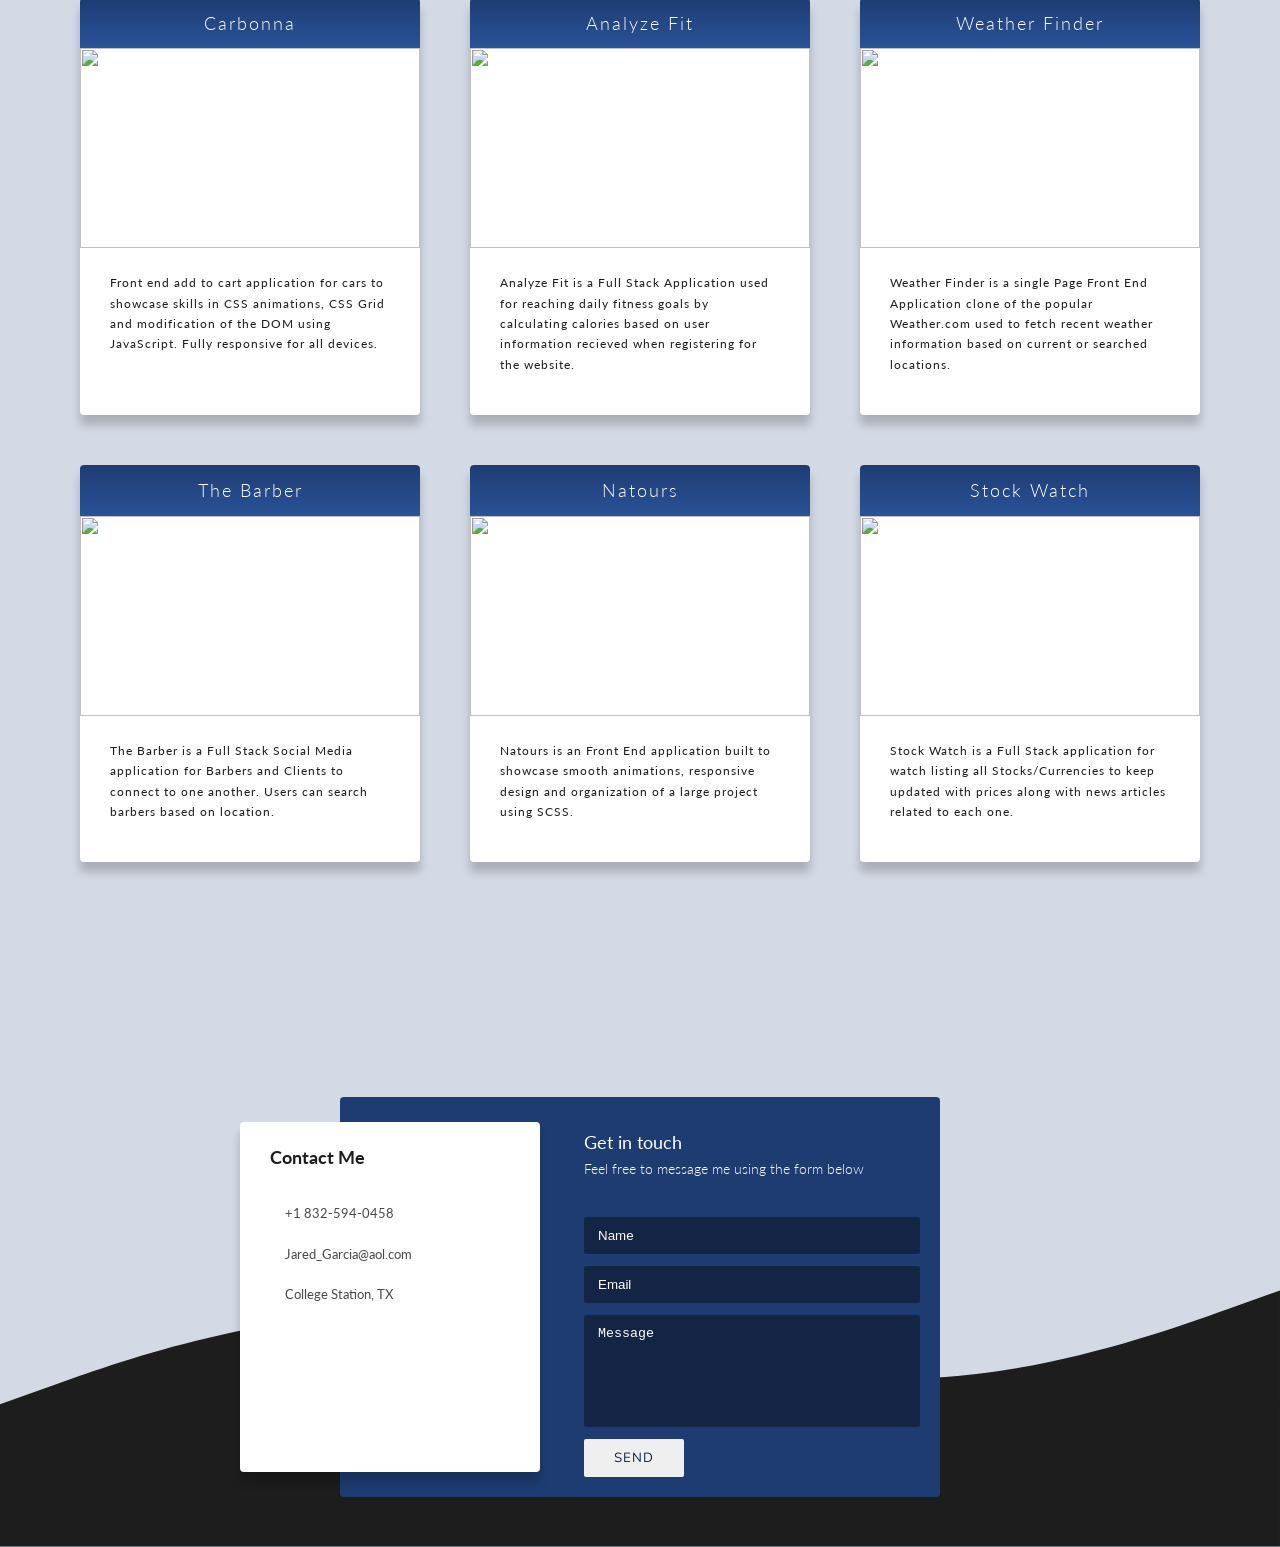
==== commit fae52e98: "increasing performance before deployment" ====
--- a/index.html
+++ b/index.html
@@ -42,6 +42,9 @@
     <main id="main">
       <header>
         <div class="header">
+          <a href="#about" class="header__dropdown scroll"
+            ><i class="fas fa-arrow-circle-down dropdown-i"></i
+          ></a>
           <a href="#" class="header__title">Jared Garcia</a>
           <div class="header__container">
             <h2 class="header__title-main">Front End</h2>
@@ -62,11 +65,7 @@
               <p class="header__footer__text">
                 If you are a business seeking a developer or an employer looking
                 to hire, you can get in touch with me
-                <a
-                  href="mailto:jared_garcia@aol.com"
-                  class="item-special__anchor"
-                  >Here</a
-                >
+                <a href="#contact" class="item-special__anchor scroll">Here</a>
               </p>
             </div>
 
@@ -105,6 +104,7 @@
           </p>
         </div>
         <div class="intro__column-2">
+          <div class="intro__initials">JG</div>
           <h2 class="intro__personal">Personal Information</h2>
           <ul class="intro__ul">
             <li class="intro__item">
@@ -134,7 +134,7 @@
 
             <li class="intro__item">
               <span class="intro__span">Availablity </span
-              ><span class="intro__span-info">Seeking Opportunitites</span>
+              ><span class="intro__span-info">Seeking Opportunities</span>
             </li>
           </ul>
           <a
@@ -191,7 +191,7 @@
         </div>
       </div>
 
-      <section id="projects">
+      <section class="section-in" id="projects">
         <h2 class="projects-title">My Projects</h2>
         <div class="project">
           <span class="project__item-special">
@@ -223,7 +223,7 @@
 
           <span class="project__item"
             ><h3 class="project__name">Carbonna</h3>
-            <img class="project__img" src="img/carbonna.png" />
+            <img class="project__img" src="img/carbonna.jpg" />
             <div class="project__info-container">
               <p class="project__text">
                 Front end add to cart application for cars to showcase skills in
@@ -249,7 +249,7 @@
 
           <span class="project__item"
             ><h3 class="project__name">Analyze Fit</h3>
-            <img class="project__img" src="img/analyzefit.png" />
+            <img class="project__img" src="img/analyzefit.jpg" />
             <div class="project__info-container">
               <p class="project__text">
                 Analyze Fit is a Full Stack Application used for reaching daily
@@ -275,7 +275,7 @@
 
           <span class="project__item"
             ><h3 class="project__name">Weather Finder</h3>
-            <img class="project__img" src="img/weatherapp.png" />
+            <img class="project__img" src="img/weatherapp.jpg" />
             <div class="project__info-container">
               <p class="project__text">
                 Weather Finder is a single Page Front End Application clone of
@@ -327,7 +327,7 @@
 
           <span class="project__item"
             ><h3 class="project__name">Natours</h3>
-            <img class="project__img" src="img/natours.png" />
+            <img class="project__img" src="img/natours.jpg" />
             <div class="project__info-container">
               <p class="project__text">
                 Natours is an Front End application built to showcase smooth
@@ -456,38 +456,35 @@
           ></a>
         </div>
 
-        <a href="#about" class="sidebar__link menu"
+        <a href="#about" class="sidebar__link menu scroll"
           ><i class="fas fa-user icon"></i>About</a
         >
 
-        <a href="#skills" class="sidebar__link menu"
+        <a href="#skills" class="sidebar__link menu scroll"
           ><i class="fas fa-magic icon"></i>Skills</a
         >
-        <a href="#projects" class="sidebar__link menu"
+        <a href="#projects" class="sidebar__link menu scroll"
           ><i class="fas fa-book icon"></i>Projects</a
         >
-        <a href="#contact" class="sidebar__link menu"
+        <a href="#contact" class="sidebar__link menu scroll"
           ><i class="fas fa-phone-volume icon"></i>Contact</a
         >
 
         <a
           target="__blank"
           href="https://jaredspdf.s3.us-east-2.amazonaws.com/newresume.pdf"
-          class="sidebar__link menu"
+          class="sidebar__link menu scroll"
           ><i class="fas fa-paperclip icon"></i>Resume</a
         >
         <a
           target="__blank"
           href="https://github.com/JGarcia1998"
-          class="sidebar__link menu"
+          class="sidebar__link menu scroll"
           ><i class="fas fa-code-branch icon"></i>Github</a
         >
       </div>
     </div>
-    <script
-      type="text/javascript"
-      src="http://code.jquery.com/jquery-latest.min.js"
-    ></script>
+
     <script src="js/app.js"></script>
   </body>
 </html>
--- a/css/style.css
+++ b/css/style.css
@@ -8,6 +8,9 @@
 html {
   font-size: 62.5%;
   scroll-behavior: smooth; }
+  @media only screen and (max-width: 65em) {
+    html {
+      font-size: 50%; } }
 
 body {
   font-family: "Lato", sans-serif;
@@ -50,6 +53,9 @@
 
 .item-special {
   transform: translateY(2rem); }
+  @media only screen and (max-width: 28.2em) {
+    .item-special {
+      transform: translateY(4rem); } }
   .item-special__anchor {
     color: #2a5298;
     cursor: pointer;
@@ -66,6 +72,16 @@
   background-position: center;
   padding: 2rem 5rem;
   position: relative; }
+  .header__dropdown {
+    font-size: 5rem;
+    position: absolute;
+    top: 60%;
+    left: 50%;
+    transform: translate(-50%, -50%);
+    color: #fff; }
+    @media only screen and (max-width: 30.05em) {
+      .header__dropdown {
+        top: 45%; } }
   .header__title {
     font-size: 3rem;
     font-weight: 400;
@@ -86,6 +102,19 @@
     display: flex;
     align-items: center;
     justify-content: space-between; }
+    @media only screen and (max-width: 54.5em) {
+      .header__footer {
+        height: 21rem; } }
+    @media only screen and (max-width: 38em) {
+      .header__footer {
+        height: 24rem; } }
+    @media only screen and (max-width: 33.75em) {
+      .header__footer {
+        height: 27rem; } }
+    @media only screen and (max-width: 28.2em) {
+      .header__footer {
+        flex-wrap: wrap;
+        height: 30rem; } }
     .header__footer__heading {
       font-size: 1.8rem;
       color: #fff;
@@ -98,6 +127,18 @@
       flex-direction: column;
       width: 25%;
       align-self: flex-start; }
+      @media only screen and (max-width: 54.5em) {
+        .header__footer__item {
+          align-self: center; } }
+      @media only screen and (max-width: 38em) {
+        .header__footer__item {
+          width: 30%; } }
+      @media only screen and (max-width: 33.75em) {
+        .header__footer__item {
+          align-self: center; } }
+      @media only screen and (max-width: 28.2em) {
+        .header__footer__item {
+          width: 42%; } }
   .header__container {
     margin-top: 5rem; }
   .header__title-main {
@@ -105,11 +146,16 @@
     font-size: 12rem;
     letter-spacing: 4px;
     font-weight: 900;
+    white-space: nowrap;
     margin-bottom: 3rem;
     position: absolute;
     top: 40%;
     left: 50%;
     transform: translate(-50%, -50%); }
+    @media only screen and (max-width: 30.05em) {
+      .header__title-main {
+        font-size: 9rem;
+        top: 30%; } }
   .header__anchor {
     color: #1d1d1d; }
   .header__pg {
@@ -124,6 +170,10 @@
     letter-spacing: 1rem;
     margin-bottom: 1rem;
     font-family: "Arizonia", cursive; }
+    @media only screen and (max-width: 30.05em) {
+      .header__pg {
+        font-size: 6rem;
+        top: 30%; } }
   .header__resume {
     background-color: #2a5298;
     border: none;
@@ -131,15 +181,21 @@
     text-decoration: none;
     color: #fff;
     font-size: 1.5rem;
-    margin-right: 2rem;
     font-weight: 400;
     padding: 1rem 2rem;
     text-align: center;
     letter-spacing: 2px;
     display: inline-block;
+    margin-right: 1rem;
     text-transform: uppercase;
     transition: all 0.4s;
     transform: translateY(1.8rem); }
+    @media only screen and (max-width: 54.5em) {
+      .header__resume {
+        transform: translateY(2.4rem); } }
+    @media only screen and (max-width: 28.2em) {
+      .header__resume {
+        transform: translateY(1rem); } }
     .header__resume:hover {
       background-color: #5dadec; }
 
@@ -204,7 +260,7 @@
     transition: all 0.5s;
     outline: none;
     box-shadow: 0 1rem 1rem rgba(0, 0, 0, 0.2);
-    z-index: 9999; }
+    z-index: 1000; }
   .sidebar__label::after {
     content: "";
     position: absolute;
@@ -257,7 +313,6 @@
   margin-top: 10rem;
   display: flex;
   flex-direction: column;
-  opacity: 0;
   align-items: center;
   justify-content: center;
   margin-bottom: 10rem; }
@@ -294,21 +349,49 @@
     margin-top: 8rem;
     display: flex;
     justify-content: space-around;
-    margin-bottom: 15rem;
-    opacity: 0; }
+    margin-bottom: 15rem; }
+    @media only screen and (max-width: 46.8em) {
+      .intro__about-container {
+        flex-direction: column;
+        padding: 3rem; } }
   .intro__column {
     display: flex;
     flex-direction: column;
     width: 50%; }
+    @media only screen and (max-width: 46.8em) {
+      .intro__column {
+        width: 100%;
+        align-items: center;
+        margin-bottom: 8rem; } }
+  .intro__initials {
+    padding: 1.2rem;
+    border-radius: 25%;
+    width: 5rem;
+    height: 5rem;
+    background-color: #ff3a20;
+    color: #fff;
+    border: 5px solid #d3d9e5;
+    position: absolute;
+    top: -1.5rem;
+    left: -1.5rem;
+    display: flex;
+    align-items: center;
+    justify-content: center;
+    font-size: 1.4rem;
+    letter-spacing: 2px; }
   .intro__column-2 {
+    position: relative;
     display: flex;
     flex-direction: column;
-    background-color: #fff;
+    background-image: linear-gradient(to right bottom, #494949, #1d1d1d);
     box-shadow: 0 1rem 2rem rgba(0, 0, 0, 0.3);
     border-radius: 8px;
     transform: scale(1.1);
     padding: 3rem;
     transition: 0.2s; }
+    @media only screen and (max-width: 46.8em) {
+      .intro__column-2 {
+        margin: 3rem; } }
     .intro__column-2:hover {
       transform: scale(1.15);
       box-shadow: 0 2rem 2rem rgba(0, 0, 0, 0.3); }
@@ -318,14 +401,21 @@
     font-weight: 400;
     letter-spacing: 1px;
     margin-bottom: 1rem; }
+    @media only screen and (max-width: 46.8em) {
+      .intro__developer {
+        width: 80%;
+        font-size: 4rem;
+        margin-bottom: 2rem; } }
   .intro__personal {
     font-size: 3rem;
-    color: #333333;
-    font-weight: 400;
-    letter-spacing: 1px;
+    color: #fff;
+    font-weight: 300;
+    letter-spacing: 2px;
     margin-bottom: 1rem; }
   .intro__item {
-    list-style-type: none; }
+    list-style-type: none;
+    margin: 0.5rem;
+    color: #fff; }
   .intro__span::after {
     content: ":";
     position: absolute;
@@ -345,24 +435,17 @@
     background-image: linear-gradient(to right, #5dadec, #2a5298); }
   .intro__span-info {
     font-size: 2rem;
-    margin-left: 2rem; }
-  .intro__resume-btn::after {
-    content: "";
-    height: 100%;
-    background-color: #1e3c72;
-    position: absolute;
-    top: 0;
-    right: 0;
-    width: 3px;
-    transform: scaleY(0);
-    transition: transform 0.2s, width 0.4s cubic-bezier(1, 0, 0, 1) 0.2s;
-    z-index: -1; }
+    margin-left: 2rem;
+    font-weight: 300; }
+    @media only screen and (max-width: 24.2em) {
+      .intro__span-info {
+        font-size: 1.7rem; } }
   .intro__resume-btn:hover {
-    color: #fff; }
+    background-color: #3b64ac; }
   .intro__resume-btn {
     display: block;
-    border: 2px solid #2a5298;
-    color: #2a5298;
+    background-color: #2a5298;
+    color: #fff;
     border-radius: 2px;
     padding: 0.5rem 1rem;
     text-align: center;
@@ -373,6 +456,9 @@
     margin-top: 0.5rem;
     transition: 0.3s;
     position: relative; }
+    @media only screen and (max-width: 46.8em) {
+      .intro__resume-btn {
+        align-self: flex-start; } }
   .intro__resume-btn:hover::after {
     transform: scaleY(1);
     width: 100%; }
@@ -380,6 +466,10 @@
     font-size: 1.5rem;
     color: #6d6c6c;
     line-height: 1.7; }
+    @media only screen and (max-width: 46.8em) {
+      .intro__about-me {
+        width: 80%;
+        font-size: 2rem; } }
 
 .personal {
   font-size: 10rem;
@@ -415,11 +505,14 @@
 .project {
   display: grid;
   padding: 0 8rem;
-  grid-template-columns: repeat(auto-fill, minmax(25rem, 1fr));
+  grid-template-columns: repeat(auto-fit, minmax(28rem, 1fr));
   grid-column-gap: 5rem;
   grid-row-gap: 5rem;
   margin-top: 8rem;
   margin-bottom: 8rem; }
+  @media only screen and (max-width: 31.25em) {
+    .project {
+      padding: 0 3rem; } }
   .project__item {
     background-color: #fff;
     box-shadow: 0 1rem 1rem rgba(0, 0, 0, 0.2);
@@ -447,6 +540,9 @@
     height: 20rem;
     background-size: cover;
     width: 100%; }
+    @media only screen and (max-width: 35.25em) {
+      .project__img {
+        height: 30rem; } }
   .project__name {
     font-size: 1.8rem;
     letter-spacing: 2px;
@@ -460,6 +556,9 @@
     flex-direction: column;
     padding: 2rem 3rem;
     align-items: center; }
+    @media only screen and (max-width: 35.25em) {
+      .project__info-container {
+        padding: 4rem; } }
   .project__img-special {
     width: 50%;
     background-size: cover;
@@ -472,6 +571,12 @@
     padding: 0 2rem;
     transition: 0.3s;
     border-radius: 4px; }
+    @media only screen and (max-width: 44.5em) {
+      .project__links-special {
+        margin: 0; } }
+    @media only screen and (max-width: 26.5em) {
+      .project__links-special {
+        font-size: 3.8rem; } }
     .project__links-special:hover {
       background-color: #dddddd;
       transform: translateY(-3px); }
@@ -488,6 +593,13 @@
     padding: 3rem 8rem;
     align-items: center;
     justify-content: space-evenly; }
+    @media only screen and (max-width: 44.5em) {
+      .project__special-container {
+        width: 75%; } }
+    @media only screen and (max-width: 30.25em) {
+      .project__special-container {
+        padding: 1rem 3rem;
+        justify-content: center; } }
   .project__text-special {
     color: #fff;
     font-size: 1.5rem;
@@ -507,8 +619,7 @@
     color: #fff; }
   .project__item-special {
     position: relative;
-    grid-column-start: 1;
-    grid-column-end: 4;
+    grid-column: 1 / -1;
     display: flex;
     background-image: url(../img/atsin-main.jpg);
     background-size: cover;
@@ -541,6 +652,9 @@
   position: absolute;
   bottom: 0;
   left: 0; }
+  @media only screen and (max-width: 33.43em) {
+    .contact {
+      z-index: -1; } }
   .contact__text {
     color: #fff;
     margin-bottom: 3rem;
@@ -557,10 +671,26 @@
     transform: translateX(-50%);
     border-radius: 4px;
     z-index: 2; }
+    @media only screen and (max-width: 41.5em) {
+      .contact__form-container {
+        width: 45rem;
+        height: min-content; } }
+    @media only screen and (max-width: 35.9em) {
+      .contact__form-container {
+        width: 90%; } }
+    @media only screen and (max-width: 33.6em) {
+      .contact__form-container {
+        padding: 5rem 2rem;
+        margin-top: 80rem;
+        margin-bottom: 5rem; } }
   .contact__info-container {
     width: 60%;
     float: right;
     height: 100%; }
+    @media only screen and (max-width: 33.6em) {
+      .contact__info-container {
+        float: left;
+        width: 100%; } }
   .contact__form {
     display: flex;
     flex-direction: column;
@@ -577,6 +707,9 @@
     border: 1px solid transparent;
     transition: 0.3s;
     resize: none; }
+    @media only screen and (max-width: 33.6em) {
+      .contact__inputs {
+        margin: 0.5rem 0; } }
   .contact__inputs:focus {
     border: 1px solid #5dadec; }
   .contact__title {
@@ -595,6 +728,9 @@
     transition: 0.2s;
     border: none;
     border-radius: 2px; }
+    @media only screen and (max-width: 41.5em) {
+      .contact__btn {
+        margin-top: 1rem; } }
   .contact__btn:hover {
     background-color: #d3cfcf; }
 
@@ -612,6 +748,21 @@
   border-radius: 4px;
   box-shadow: 0 1rem 1rem rgba(0, 0, 0, 0.2);
   padding: 2rem 3rem; }
+  @media only screen and (max-width: 41.5em) {
+    .contact-left {
+      left: -13rem; } }
+  @media only screen and (max-width: 35.9em) {
+    .contact-left {
+      top: 50%;
+      left: 1.2rem;
+      width: 35%; } }
+  @media only screen and (max-width: 33.6em) {
+    .contact-left {
+      width: 90%;
+      top: -35%;
+      left: 50%;
+      transform: translateX(-50%);
+      height: 20rem; } }
   .contact-left__title {
     font-size: 1.8rem;
     color: #1d1d1d;
@@ -636,6 +787,15 @@
     color: #5dadec; }
   .contact-left__social-container {
     margin-top: 5rem; }
+    @media only screen and (max-width: 33.6em) {
+      .contact-left__social-container {
+        margin-top: 0;
+        display: flex;
+        flex-direction: column;
+        position: absolute;
+        right: 2rem;
+        top: 50%;
+        transform: translateY(-50%); } }
 
 .svg {
   margin-top: 40rem;
@@ -643,3 +803,9 @@
   z-index: -2;
   display: block;
   width: 100%; }
+  @media only screen and (max-width: 37.5em) {
+    .svg {
+      margin-top: 60rem; } }
+  @media only screen and (max-width: 34.1em) {
+    .svg {
+      display: none; } }
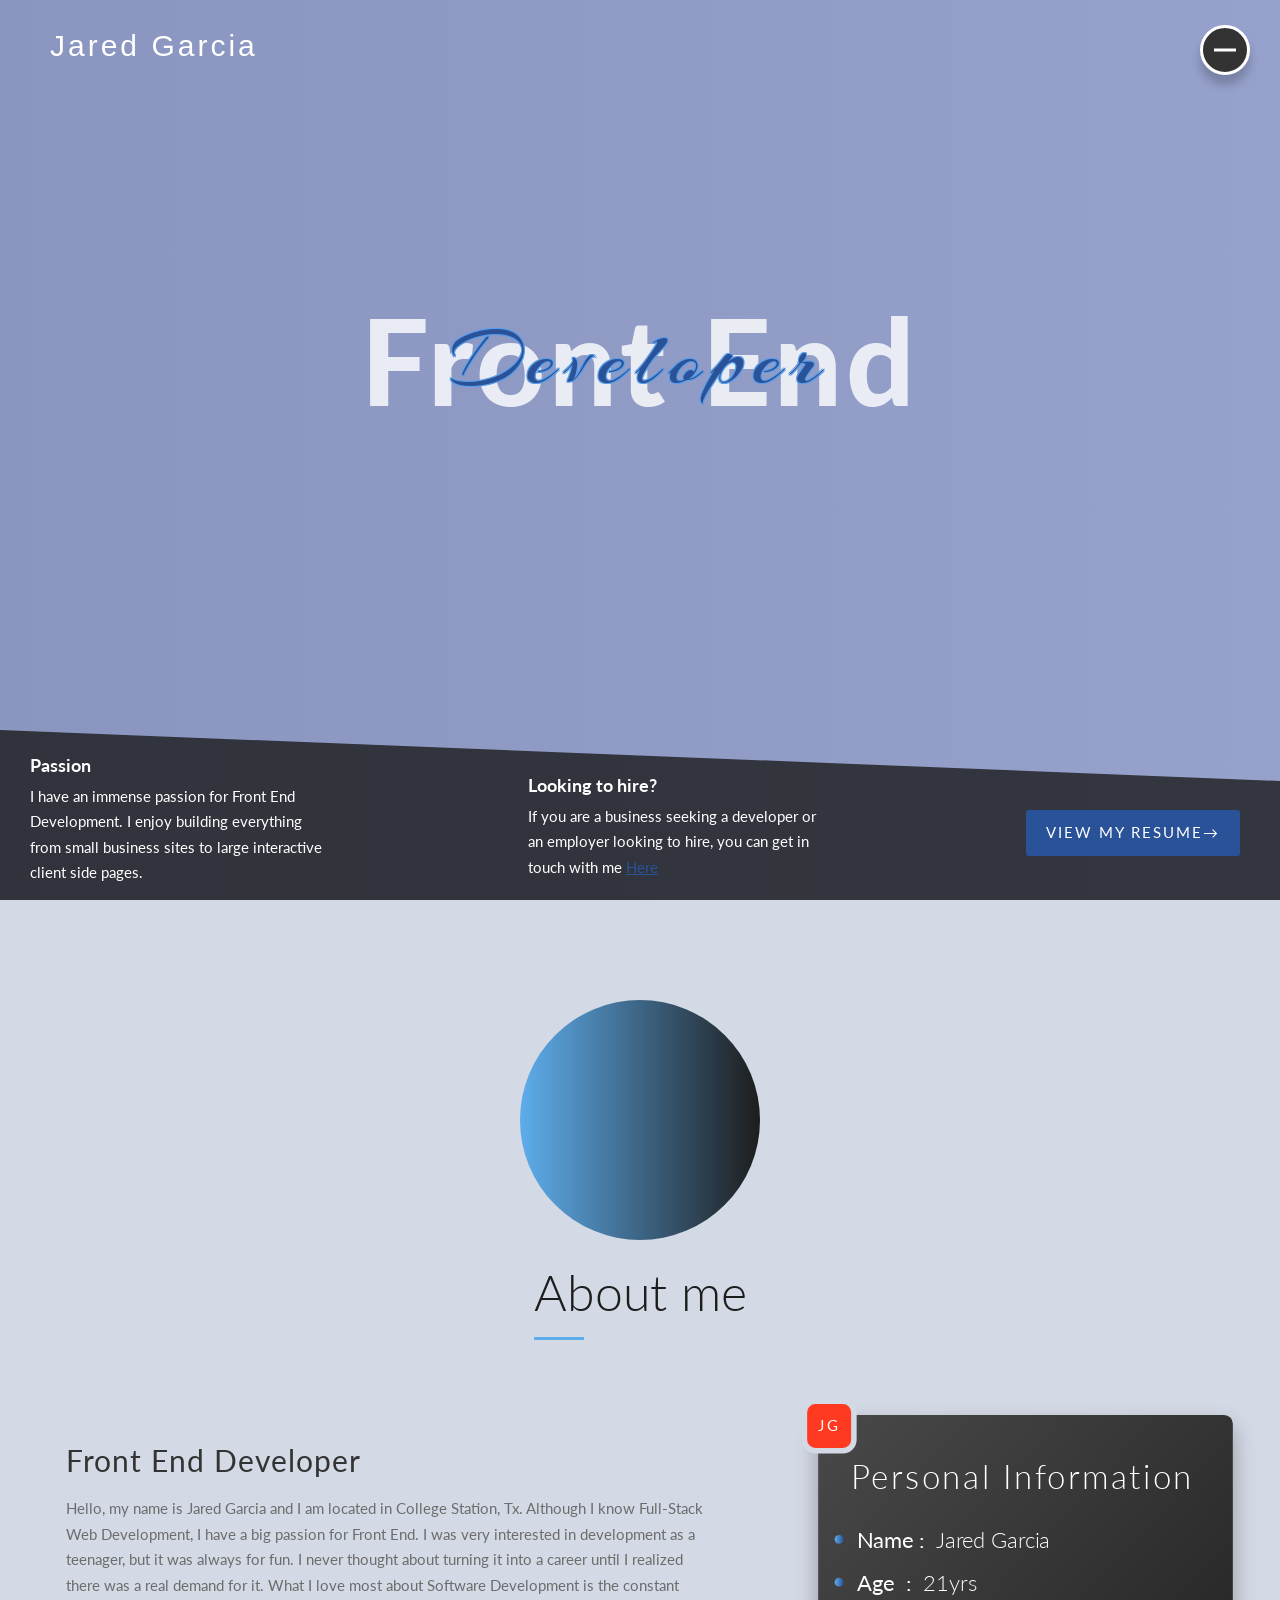
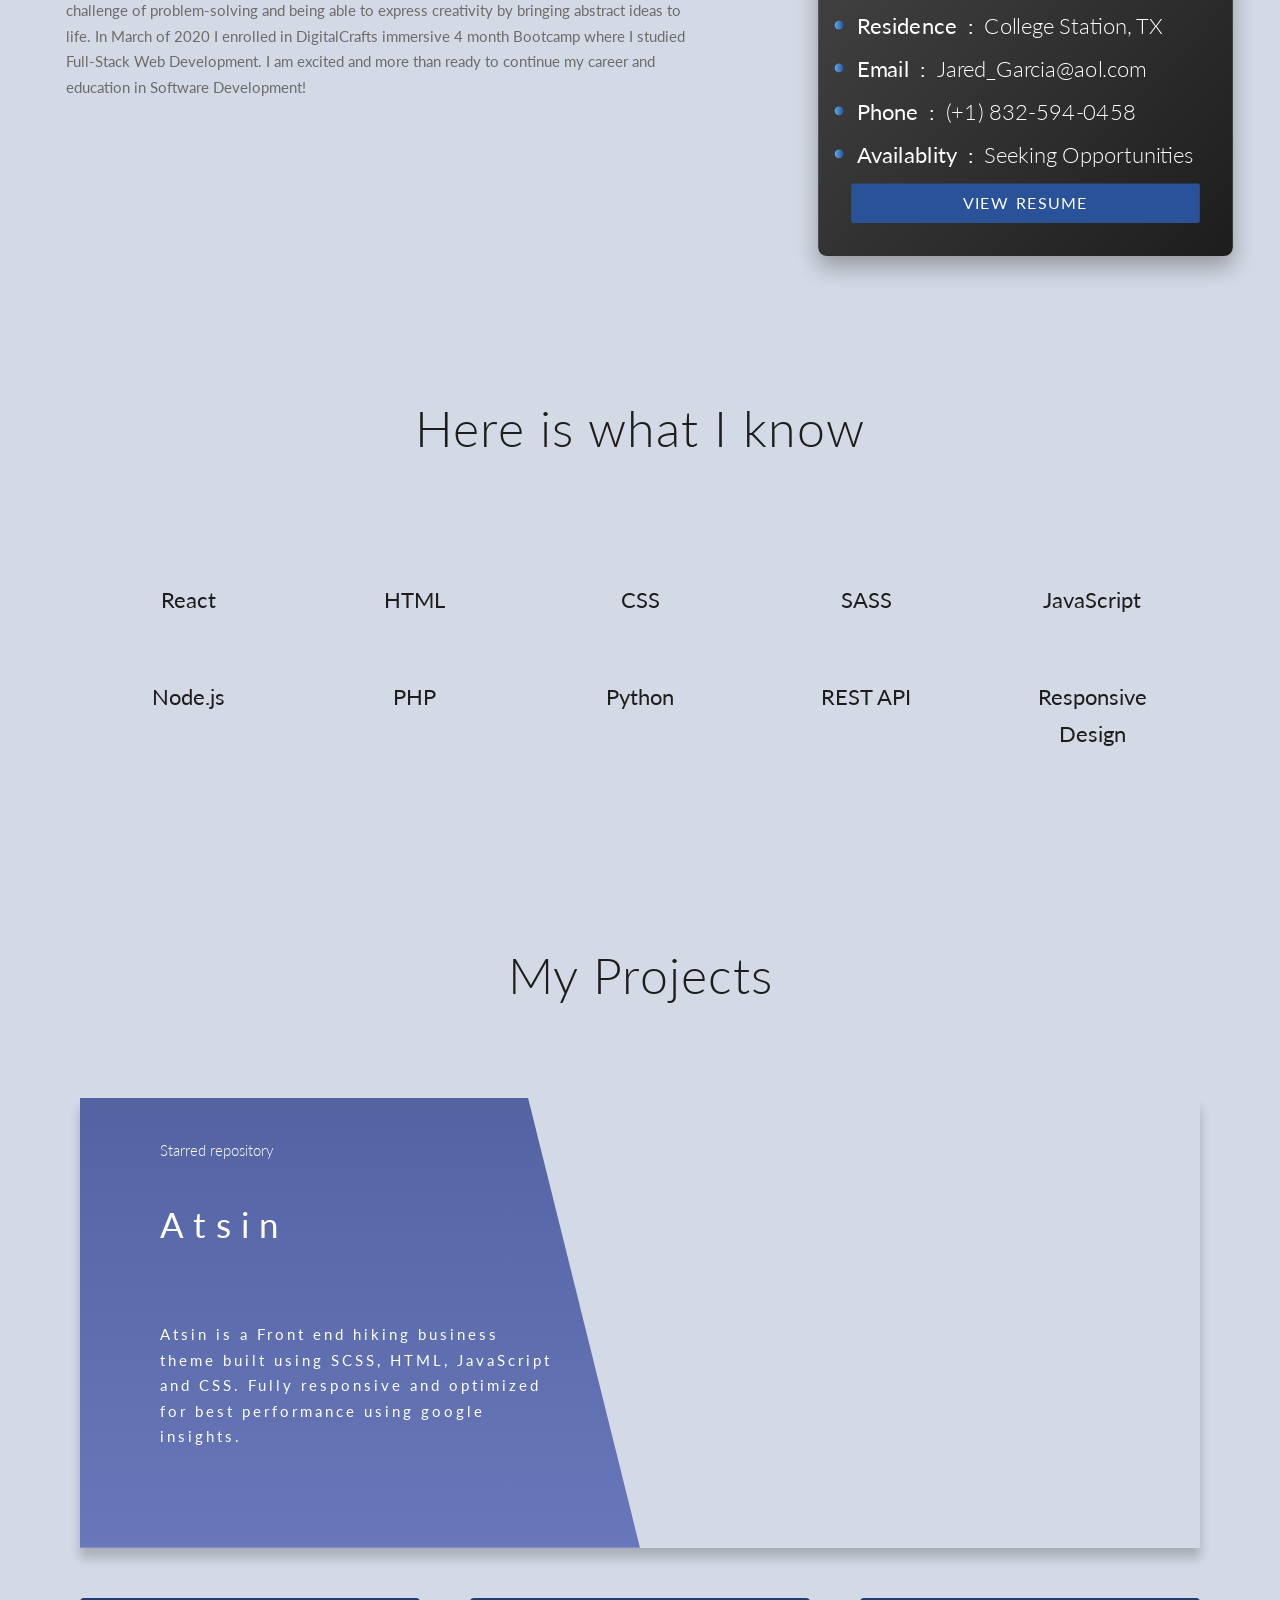
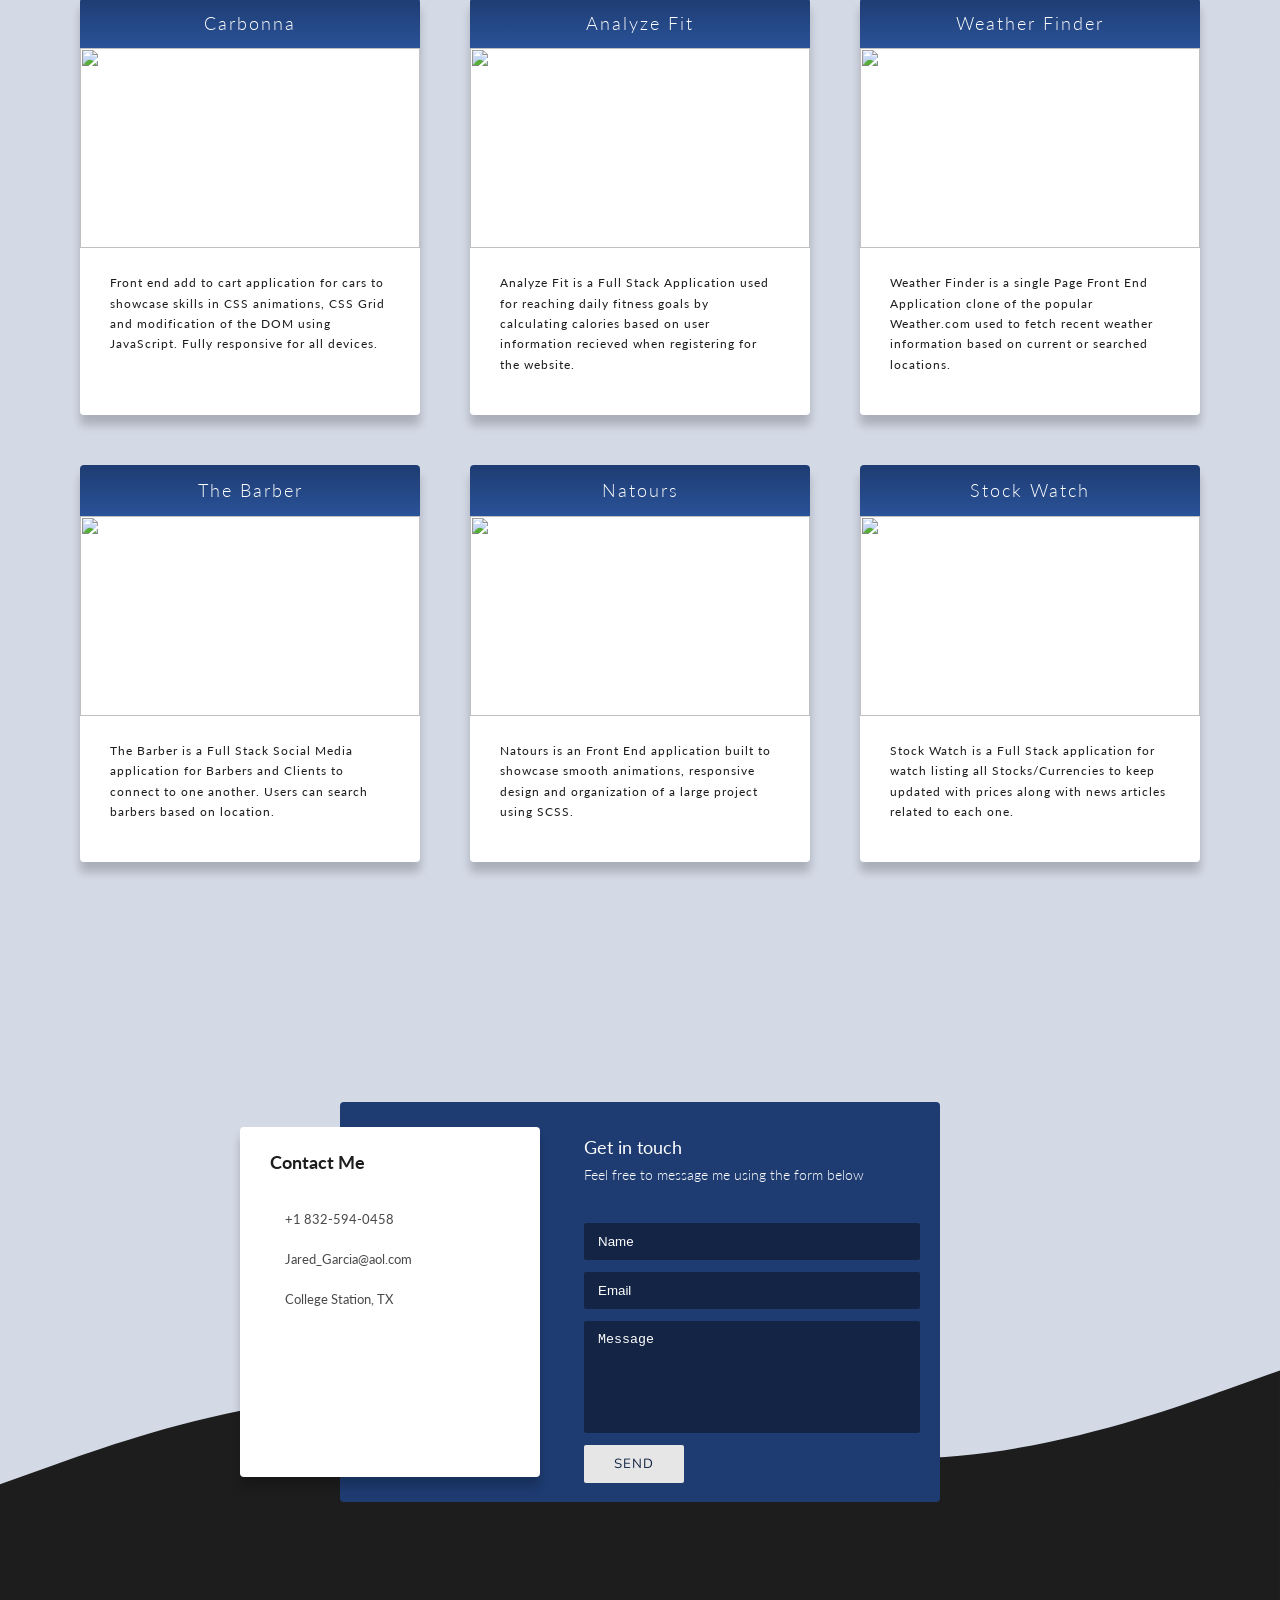
==== commit f642f3f2: "form completed with php and required fields" ====
--- a/index.html
+++ b/index.html
@@ -397,12 +397,18 @@
               <p class="contact-left-text">College Station, TX</p></span
             >
             <div class="contact-left__social-container">
-              <span class="contact-left-socials"
+              <a
+                href="https://www.linkedin.com/in/jared-garcia-3a51741a6/"
+                target="__blank"
+                class="contact-left-socials"
                 ><i class="fab fa-linkedin"></i
-              ></span>
-              <span class="contact-left-socials"
+              ></a>
+              <a
+                target="__blank"
+                href="https://github.com/JGarcia1998"
+                class="contact-left-socials"
                 ><i class="fab fa-github-square"></i
-              ></span>
+              ></a>
             </div>
           </div>
 
@@ -411,15 +417,31 @@
             <p class="contact__text">
               Feel free to message me using the form below
             </p>
-            <form class="contact__form">
-              <input class="contact__inputs" type="text" placeholder="Name" />
-              <input class="contact__inputs" type="text" placeholder="Email" />
+            <form action="contact.php" method="POST" class="contact__form">
+              <input
+                name="name"
+                class="contact__inputs"
+                type="text"
+                placeholder="Name"
+                required
+              />
+              <input
+                name="email"
+                class="contact__inputs"
+                type="text"
+                placeholder="Email"
+                required
+              />
               <textarea
                 class="contact__inputs"
                 rows="6"
                 placeholder="Message"
+                name="message"
+                required
               ></textarea>
-              <button class="contact__btn" type="submit">Send</button>
+              <button name="submit" class="contact__btn" type="submit">
+                Send
+              </button>
             </form>
           </div>
         </div>
--- a/css/style.css
+++ b/css/style.css
@@ -6,8 +6,7 @@
   box-sizing: inherit; }
 
 html {
-  font-size: 62.5%;
-  scroll-behavior: smooth; }
+  font-size: 62.5%; }
   @media only screen and (max-width: 65em) {
     html {
       font-size: 50%; } }
@@ -323,7 +322,7 @@
     padding: 0.5rem;
     background: linear-gradient(to left, #1d1d1d, #5dadec); }
   .intro__photo {
-    background-image: url(../img/jared.jpeg);
+    background-image: url(../img/jared.jpg);
     width: 100%;
     height: 100%;
     border-radius: 50%;
@@ -391,7 +390,7 @@
     transition: 0.2s; }
     @media only screen and (max-width: 46.8em) {
       .intro__column-2 {
-        margin: 3rem; } }
+        margin: 1rem; } }
     .intro__column-2:hover {
       transform: scale(1.15);
       box-shadow: 0 2rem 2rem rgba(0, 0, 0, 0.3); }
@@ -403,9 +402,10 @@
     margin-bottom: 1rem; }
     @media only screen and (max-width: 46.8em) {
       .intro__developer {
-        width: 80%;
+        text-align: center;
+        width: 95%;
         font-size: 4rem;
-        margin-bottom: 2rem; } }
+        margin-bottom: 3.5rem; } }
   .intro__personal {
     font-size: 3rem;
     color: #fff;
@@ -436,7 +436,8 @@
   .intro__span-info {
     font-size: 2rem;
     margin-left: 2rem;
-    font-weight: 300; }
+    font-weight: 300;
+    color: #fff; }
     @media only screen and (max-width: 24.2em) {
       .intro__span-info {
         font-size: 1.7rem; } }
@@ -470,6 +471,9 @@
       .intro__about-me {
         width: 80%;
         font-size: 2rem; } }
+    @media only screen and (max-width: 34.3em) {
+      .intro__about-me {
+        width: 100%; } }
 
 .personal {
   font-size: 10rem;
@@ -540,9 +544,9 @@
     height: 20rem;
     background-size: cover;
     width: 100%; }
-    @media only screen and (max-width: 35.25em) {
+    @media only screen and (max-width: 38.5em) {
       .project__img {
-        height: 30rem; } }
+        height: auto; } }
   .project__name {
     font-size: 1.8rem;
     letter-spacing: 2px;
@@ -644,95 +648,89 @@
   color: #1d1d1d;
   margin-top: 8rem; }
 
-.contact {
-  background-color: transparent;
-  width: 100%;
-  height: 30rem;
-  margin-top: 50rem;
-  position: absolute;
-  bottom: 0;
-  left: 0; }
-  @media only screen and (max-width: 33.43em) {
-    .contact {
-      z-index: -1; } }
-  .contact__text {
-    color: #fff;
-    margin-bottom: 3rem;
-    font-size: 1.4rem;
-    font-weight: 300; }
-  .contact__form-container {
-    background-color: #1e3c72;
-    padding: 3rem 2rem;
-    width: 60rem;
-    height: 40rem;
-    position: absolute;
-    top: -15rem;
-    left: 50%;
-    transform: translateX(-50%);
-    border-radius: 4px;
-    z-index: 2; }
-    @media only screen and (max-width: 41.5em) {
-      .contact__form-container {
-        width: 45rem;
-        height: min-content; } }
-    @media only screen and (max-width: 35.9em) {
-      .contact__form-container {
-        width: 90%; } }
-    @media only screen and (max-width: 33.6em) {
-      .contact__form-container {
-        padding: 5rem 2rem;
-        margin-top: 80rem;
-        margin-bottom: 5rem; } }
-  .contact__info-container {
-    width: 60%;
-    float: right;
-    height: 100%; }
-    @media only screen and (max-width: 33.6em) {
-      .contact__info-container {
-        float: left;
-        width: 100%; } }
-  .contact__form {
-    display: flex;
-    flex-direction: column;
-    justify-content: space-around;
-    height: 80%; }
-  .contact__inputs {
-    padding: 1rem 1.3rem;
-    background-color: #132444;
-    border-radius: 2px;
-    border: none;
-    caret-color: #fff;
-    color: #fff;
-    outline: none;
-    border: 1px solid transparent;
-    transition: 0.3s;
-    resize: none; }
-    @media only screen and (max-width: 33.6em) {
-      .contact__inputs {
-        margin: 0.5rem 0; } }
-  .contact__inputs:focus {
-    border: 1px solid #5dadec; }
-  .contact__title {
-    font-size: 1.8rem;
-    font-weight: 400;
-    color: #fff; }
-  .contact__btn {
-    align-self: flex-start;
-    padding: 1rem 2rem;
-    text-transform: uppercase;
-    width: 10rem;
-    font-family: "Nunito", sans-serif;
-    color: #132444;
-    letter-spacing: 1px;
-    cursor: pointer;
-    transition: 0.2s;
-    border: none;
-    border-radius: 2px; }
-    @media only screen and (max-width: 41.5em) {
-      .contact__btn {
-        margin-top: 1rem; } }
-  .contact__btn:hover {
-    background-color: #d3cfcf; }
+.contact__text {
+  color: #fff;
+  margin-bottom: 3rem;
+  font-size: 1.4rem;
+  font-weight: 300; }
+
+.contact__form-container {
+  background-color: #1e3c72;
+  padding: 3rem 2rem;
+  width: 60rem;
+  height: 40rem;
+  position: relative;
+  border-radius: 4px;
+  display: block;
+  margin: 0 auto;
+  transform: translateY(16rem); }
+  @media only screen and (max-width: 42em) {
+    .contact__form-container {
+      width: 90%; } }
+  @media only screen and (max-width: 33.6em) {
+    .contact__form-container {
+      padding: 5rem 2rem;
+      margin-bottom: 10rem;
+      margin-top: 30rem;
+      transform: translateY(0); } }
+
+.contact__info-container {
+  width: 60%;
+  float: right;
+  height: 100%; }
+  @media only screen and (max-width: 33.6em) {
+    .contact__info-container {
+      float: left;
+      width: 100%; } }
+
+.contact__form {
+  display: flex;
+  flex-direction: column;
+  justify-content: space-around;
+  height: 80%; }
+
+.contact__inputs {
+  padding: 1rem 1.3rem;
+  background-color: #132444;
+  border-radius: 2px;
+  border: none;
+  caret-color: #fff;
+  color: #fff;
+  outline: none;
+  border: 1px solid transparent;
+  transition: 0.3s;
+  resize: none; }
+  @media only screen and (max-width: 33.6em) {
+    .contact__inputs {
+      margin: 0.5rem 0; } }
+
+.contact__inputs:focus {
+  border: 1px solid #5dadec; }
+
+.contact__title {
+  font-size: 1.8rem;
+  font-weight: 400;
+  color: #fff; }
+
+.contact__btn {
+  align-self: flex-start;
+  padding: 1rem 2rem;
+  text-transform: uppercase;
+  width: 10rem;
+  font-family: "Nunito", sans-serif;
+  color: #132444;
+  letter-spacing: 1px;
+  cursor: pointer;
+  transition: 0.2s;
+  border: none;
+  border-radius: 2px;
+  background-color: #e6e6e6; }
+  @media only screen and (max-width: 41.5em) {
+    .contact__btn {
+      margin-top: 1rem; } }
+
+.contact__btn:hover {
+  background-color: #d3cfcf; }
 
 ::-webkit-input-placeholder {
   color: #fff; }
@@ -748,10 +746,7 @@
   border-radius: 4px;
   box-shadow: 0 1rem 1rem rgba(0, 0, 0, 0.2);
   padding: 2rem 3rem; }
-  @media only screen and (max-width: 41.5em) {
-    .contact-left {
-      left: -13rem; } }
-  @media only screen and (max-width: 35.9em) {
+  @media only screen and (max-width: 42em) {
     .contact-left {
       top: 50%;
       left: 1.2rem;
@@ -759,7 +754,7 @@
   @media only screen and (max-width: 33.6em) {
     .contact-left {
       width: 90%;
-      top: -35%;
+      top: -40%;
       left: 50%;
       transform: translateX(-50%);
       height: 20rem; } }
@@ -798,14 +793,30 @@
         transform: translateY(-50%); } }
 
 .svg {
-  margin-top: 40rem;
   position: relative;
   z-index: -2;
   display: block;
   width: 100%; }
-  @media only screen and (max-width: 37.5em) {
-    .svg {
-      margin-top: 60rem; } }
   @media only screen and (max-width: 34.1em) {
     .svg {
       display: none; } }
+
+.success {
+  text-align: center;
+  font-size: 2.2rem;
+  letter-spacing: 1px;
+  color: #1d1d1d;
+  font-weight: 300;
+  margin-bottom: 1.5rem; }
+
+.text {
+  text-align: center;
+  font-size: 1.5rem;
+  color: #777;
+  margin-bottom: 2rem; }
+
+.anchor {
+  font-size: 1.8rem;
+  color: #2a5298;
+  display: table;
+  margin: 0 auto; }
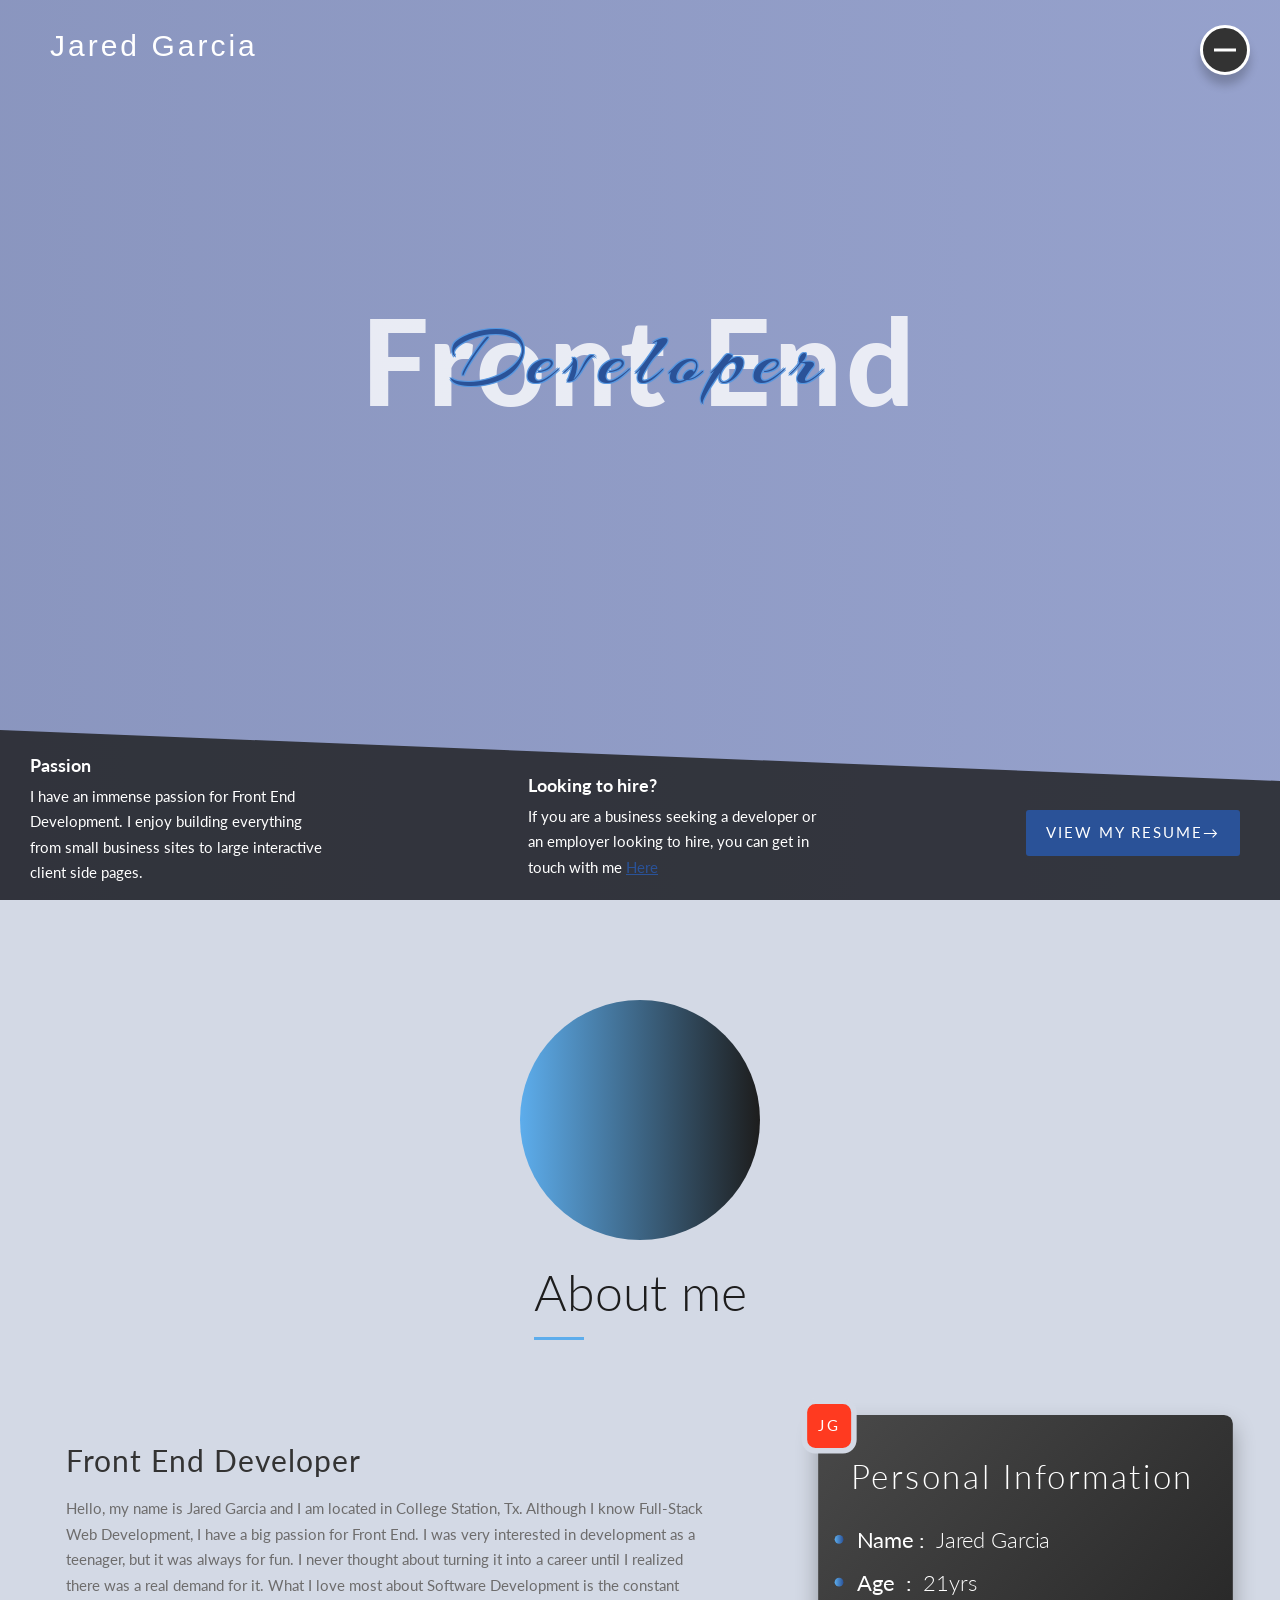
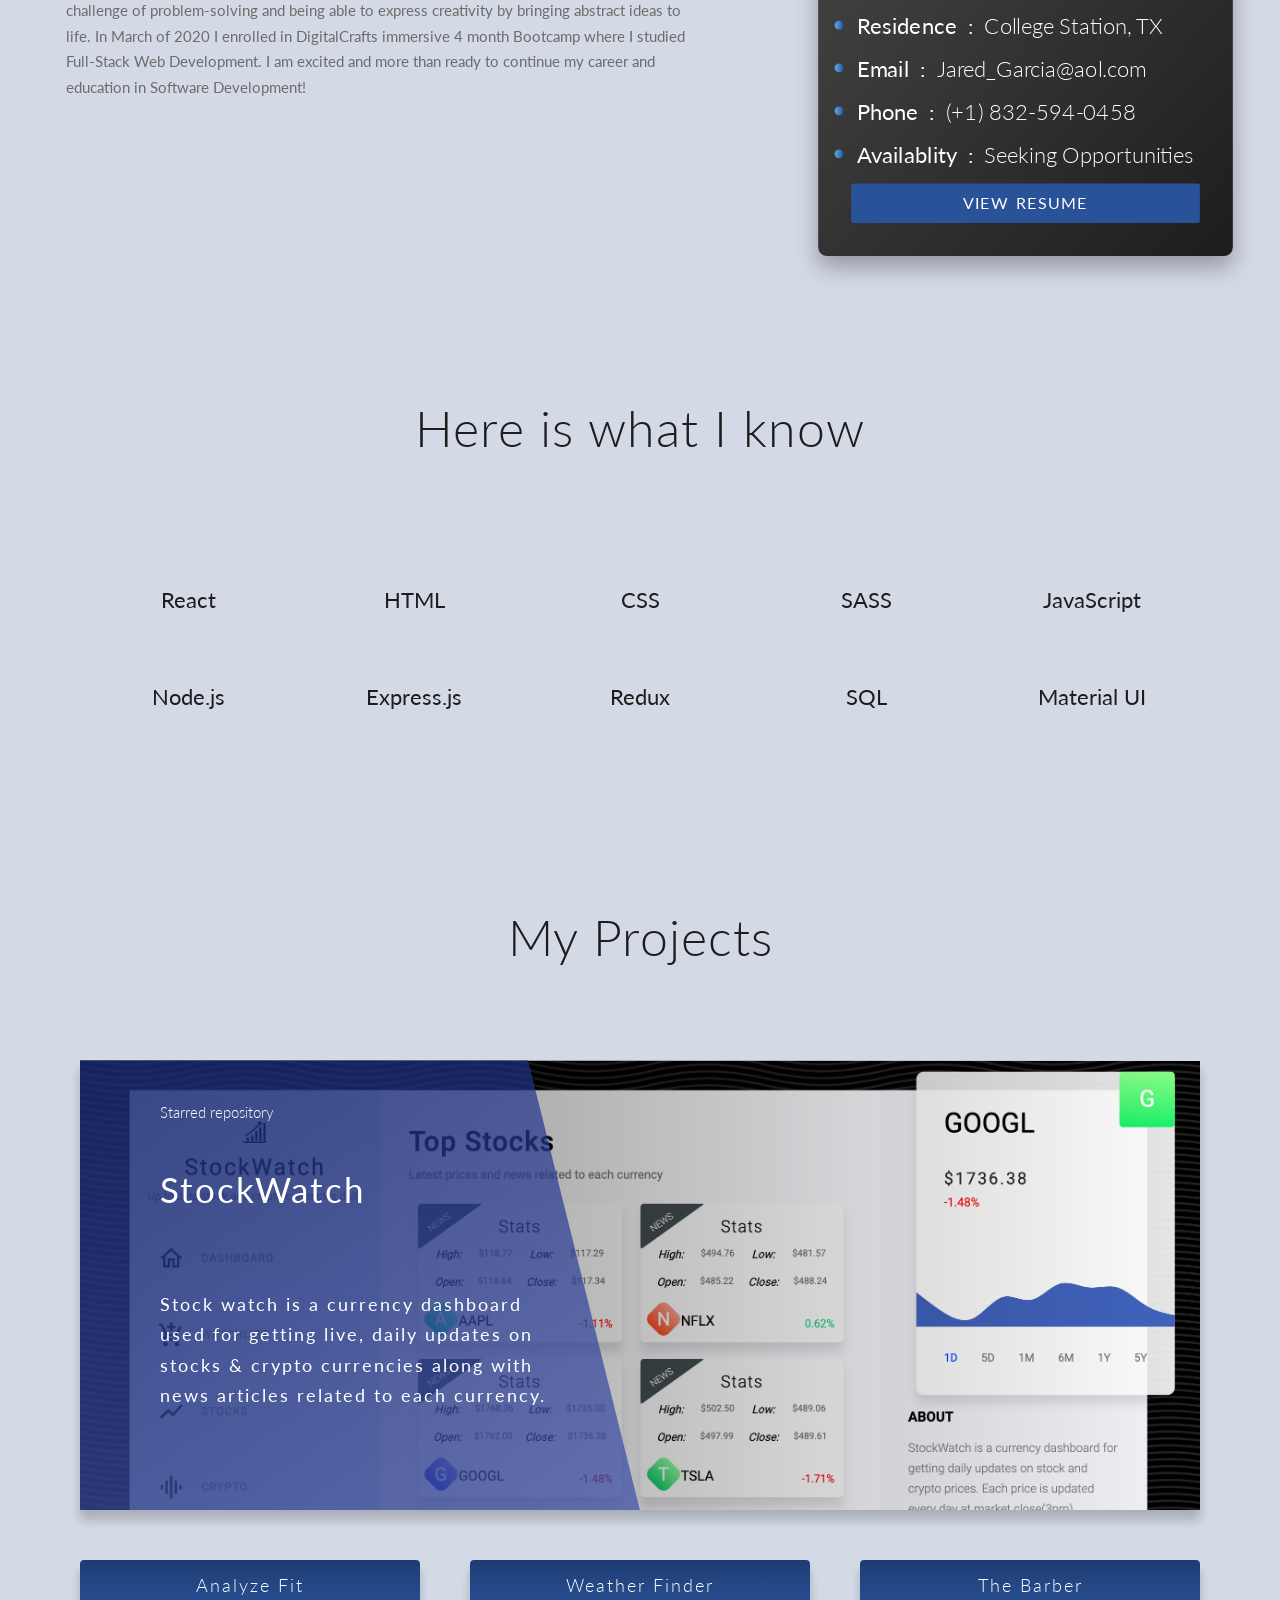
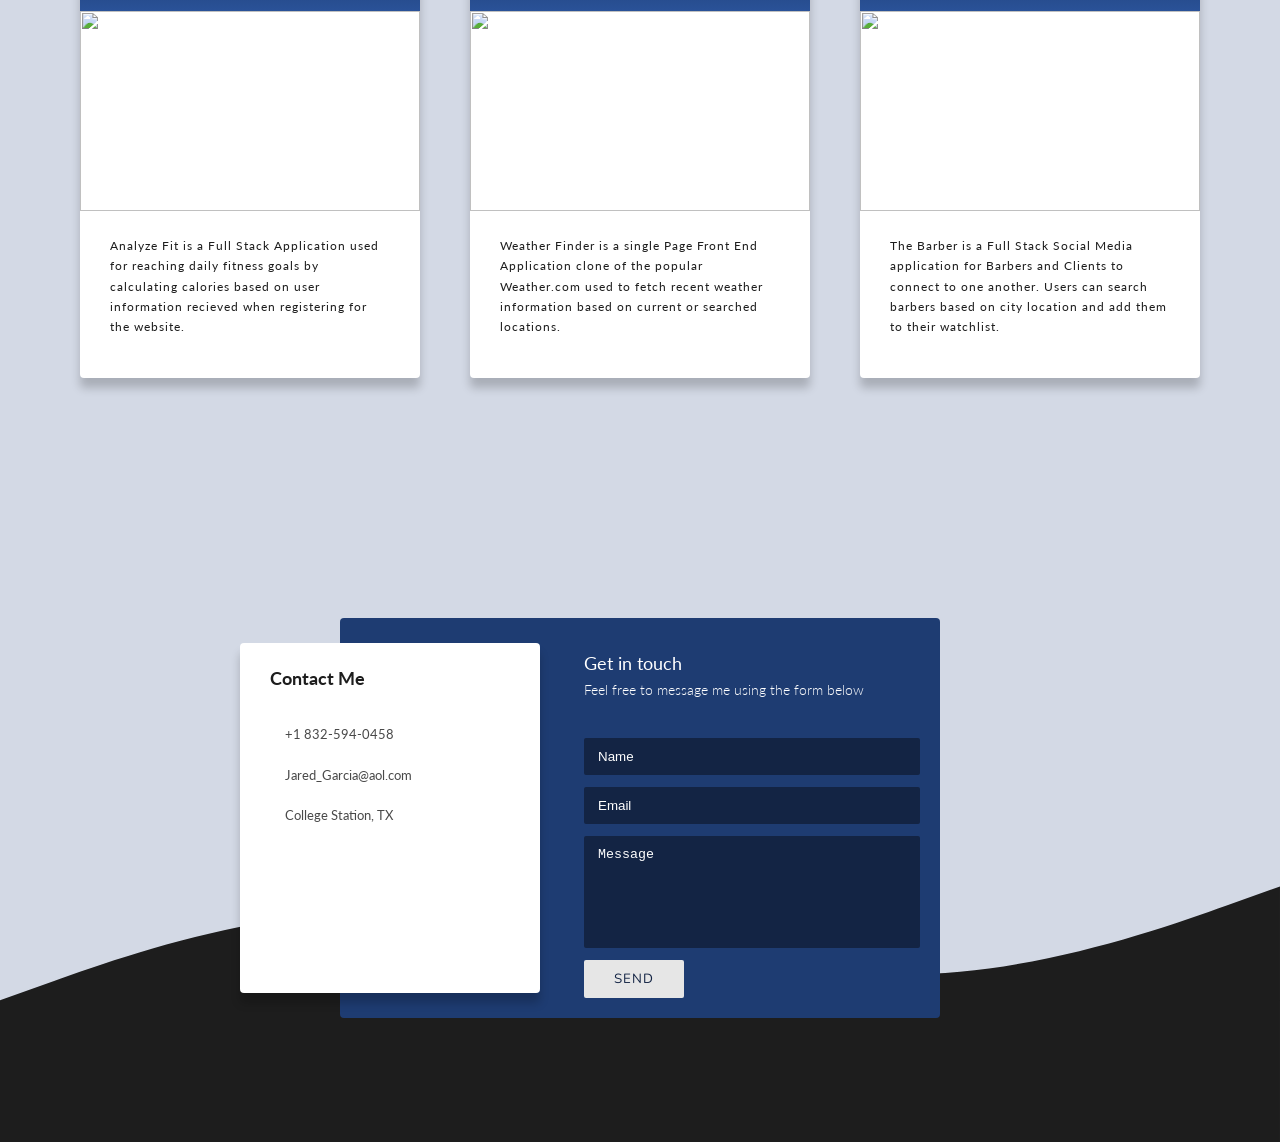
==== commit 7e7fa058: "Merge pull request #2 from JGarcia1998/pr-test Pr test" ====
--- a/index.html
+++ b/index.html
@@ -65,13 +65,17 @@
               <p class="header__footer__text">
                 If you are a business seeking a developer or an employer looking
                 to hire, you can get in touch with me
-                <a href="#contact" class="item-special__anchor scroll">Here</a>
+                <a
+                  href="mailto:jared_garcia@aol.com"
+                  class="item-special__anchor scroll"
+                  >Here</a
+                >
               </p>
             </div>
 
             <a
-              target="_blank"
-              href="https://jaredspdf.s3.us-east-2.amazonaws.com/newresume.pdf"
+              target="__blank"
+              href="https://jayresume.s3.us-east-2.amazonaws.com/jared_garcia.pdf"
               class="header__resume"
               >View my resume &rarr;</a
             >
@@ -140,7 +144,7 @@
           <a
             class="intro__resume-btn"
             target="_blank"
-            href="https://jaredspdf.s3.us-east-2.amazonaws.com/newresume.pdf"
+            href="https://jayresume.s3.us-east-2.amazonaws.com/jared_garcia.pdf"
             >View Resume</a
           >
         </div>
@@ -169,25 +173,30 @@
           <i class="fab fa-js-square personal"></i>
           <p class="skill-name">JavaScript</p>
         </div>
+
         <div class="wrapper">
           <i class="fab fa-node personal"></i>
           <p class="skill-name">Node.js</p>
         </div>
-        <div class="wrapper">
-          <i class="fab fa-php personal"></i>
-          <p class="skill-name">PHP</p>
-        </div>
-        <div class="wrapper">
-          <i class="fab fa-python personal"></i>
-          <p class="skill-name">Python</p>
-        </div>
+
+        <div class="wrapper">
+          <i class="fas fa-server personal"></i>
+          <p class="skill-name">Express.js</p>
+        </div>
+
         <div class="wrapper">
           <i class="fas fa-layer-group personal"></i>
-          <p class="skill-name">REST API</p>
-        </div>
-        <div class="wrapper">
-          <i class="fas fa-mobile-alt personal"></i>
-          <p class="skill-name">Responsive Design</p>
+          <p class="skill-name">Redux</p>
+        </div>
+
+        <div class="wrapper">
+          <i class="fas fa-database personal"></i>
+          <p class="skill-name">SQL</p>
+        </div>
+
+        <div class="wrapper">
+          <i class="fas fa-crop-alt personal"></i>
+          <p class="skill-name">Material UI</p>
         </div>
       </div>
 
@@ -198,52 +207,20 @@
             <div class="project__row-special">
               <a
                 target="__blank"
-                href="https://github.com/JGarcia1998/Atsin"
+                href="https://github.com/JGarcia1998/react-stockwatch"
                 class="project__links-special"
                 ><i class="fab fa-github-square"></i
               ></a>
-              <a
-                target="__blank"
-                href="https://trusting-brahmagupta-0deb8a.netlify.app/"
-                class="project__links-special"
-                ><i class="fas fa-paperclip"></i
-              ></a>
             </div>
             <div class="project__special-container">
               <i class="far fa-star star-adjust"></i
               ><span class="project__repo">Starred repository</span>
-              <h3 class="project__name-special">Atsin</h3>
+              <h3 class="project__name-special">StockWatch</h3>
               <p class="project__text-special">
-                Atsin is a Front end hiking business theme built using SCSS,
-                HTML, JavaScript and CSS. Fully responsive and optimized for
-                best performance using google insights.
-              </p>
-            </div>
-          </span>
-
-          <span class="project__item"
-            ><h3 class="project__name">Carbonna</h3>
-            <img class="project__img" src="img/carbonna.jpg" />
-            <div class="project__info-container">
-              <p class="project__text">
-                Front end add to cart application for cars to showcase skills in
-                CSS animations, CSS Grid and modification of the DOM using
-                JavaScript. Fully responsive for all devices.
-              </p>
-              <div class="project__row">
-                <a
-                  target="__blank"
-                  href="https://github.com/JGarcia1998/Carbonna"
-                  class="project__links"
-                  ><i class="fab fa-github-square"></i
-                ></a>
-                <a
-                  target="__blank"
-                  href="https://fervent-franklin-e8e85b.netlify.app/"
-                  class="project__links"
-                  ><i class="fas fa-paperclip"></i
-                ></a>
-              </div>
+                Stock watch is a currency dashboard used for getting live, daily
+                updates on stocks & crypto currencies along with news articles
+                related to each currency.
+              </p>
             </div>
           </span>
 
@@ -258,13 +235,13 @@
               </p>
               <div class="project__row">
                 <a
-                  target="__blank"
+                  target="_blank"
                   href="https://github.com/JGarcia1998/Fitness-Tracker"
                   class="project__links"
                   ><i class="fab fa-github-square"></i
                 ></a>
                 <a
-                  target="__blank"
+                  target="_blank"
                   href="http://analyzefit.surge.sh/"
                   class="project__links"
                   ><i class="fas fa-paperclip"></i
@@ -284,13 +261,13 @@
               </p>
               <div class="project__row">
                 <a
-                  target="__blank"
+                  target="_blank"
                   href="https://github.com/JGarcia1998/Weather-Finder"
                   class="project__links"
                   ><i class="fab fa-github-square"></i
                 ></a>
                 <a
-                  target="__blank"
+                  target="_blank"
                   href="https://practical-swartz-f97bf9.netlify.app/"
                   class="project__links"
                   ><i class="fas fa-paperclip"></i
@@ -306,26 +283,52 @@
               <p class="project__text">
                 The Barber is a Full Stack Social Media application for Barbers
                 and Clients to connect to one another. Users can search barbers
-                based on location.
+                based on city location and add them to their watchlist.
               </p>
               <div class="project__row">
                 <a
+                  target="_blank"
+                  href="https://github.com/JGarcia1998/The-Barber"
+                  class="project__links"
+                  ><i class="fab fa-github-square"></i
+                ></a>
+                <a
+                  target="_blank"
+                  href="http://thebarber.surge.sh/"
+                  class="project__links"
+                  ><i class="fas fa-paperclip"></i
+                ></a>
+              </div>
+            </div>
+          </span>
+
+          <!-- <span class="project__item"
+            ><h3 class="project__name">Carbonna</h3>
+            <img class="project__img" src="img/carbonna.jpg" />
+            <div class="project__info-container">
+              <p class="project__text">
+                Front end add to cart application for cars to showcase skills in
+                CSS animations, CSS Grid and modification of the DOM using
+                JavaScript. Fully responsive for all devices.
+              </p>
+              <div class="project__row">
+                <a
                   target="__blank"
-                  href="https://github.com/JGarcia1998/The-Barber"
+                  href="https://github.com/JGarcia1998/Carbonna"
                   class="project__links"
                   ><i class="fab fa-github-square"></i
                 ></a>
                 <a
                   target="__blank"
-                  href="http://thebarber.surge.sh/"
+                  href="https://fervent-franklin-e8e85b.netlify.app/"
                   class="project__links"
                   ><i class="fas fa-paperclip"></i
                 ></a>
               </div>
             </div>
-          </span>
-
-          <span class="project__item"
+          </span> -->
+
+          <!-- <span class="project__item"
             ><h3 class="project__name">Natours</h3>
             <img class="project__img" src="img/natours.jpg" />
             <div class="project__info-container">
@@ -349,33 +352,33 @@
                 ></a>
               </div>
             </div>
-          </span>
-
-          <span class="project__item"
-            ><h3 class="project__name">Stock Watch</h3>
-            <img class="project__img" src="img/stockwatch.png" />
+          </span> -->
+
+          <!-- <span class="project__item"
+            ><h3 class="project__name">Atsin</h3>
+            <img class="project__img" src="img/atsin.png" />
             <div class="project__info-container">
               <p class="project__text">
-                Stock Watch is a Full Stack application for watch listing all
-                Stocks/Currencies to keep updated with prices along with news
-                articles related to each one.
+                Atsin is a static Adventure themed application for selling hikes
+                to people wanting to travel. It was optimized for best
+                performance using google lighthouse.
               </p>
               <div class="project__row">
                 <a
                   target="__blank"
-                  href="https://github.com/JGarcia1998/Stock-Watch"
+                  href="https://github.com/JGarcia1998/atsin"
                   class="project__links"
                   ><i class="fab fa-github-square"></i
                 ></a>
                 <a
                   target="__blank"
-                  href="https://limitless-cliffs-80818.herokuapp.com/"
+                  href="https://trusting-brahmagupta-0deb8a.netlify.app/"
                   class="project__links"
                   ><i class="fas fa-paperclip"></i
                 ></a>
               </div>
             </div>
-          </span>
+          </span> -->
         </div>
       </section>
 
@@ -417,8 +420,9 @@
             <p class="contact__text">
               Feel free to message me using the form below
             </p>
-            <form action="contact.php" method="POST" class="contact__form">
+            <form class="contact__form">
               <input
+                id="name"
                 name="name"
                 class="contact__inputs"
                 type="text"
@@ -426,6 +430,7 @@
                 required
               />
               <input
+                id="email"
                 name="email"
                 class="contact__inputs"
                 type="text"
@@ -433,15 +438,14 @@
                 required
               />
               <textarea
+                id="body"
                 class="contact__inputs"
                 rows="6"
                 placeholder="Message"
                 name="message"
                 required
               ></textarea>
-              <button name="submit" class="contact__btn" type="submit">
-                Send
-              </button>
+              <button id="sendmailbtn" class="contact__btn">Send</button>
             </form>
           </div>
         </div>
@@ -494,7 +498,7 @@
 
         <a
           target="__blank"
-          href="https://jaredspdf.s3.us-east-2.amazonaws.com/newresume.pdf"
+          href="https://jayresume.s3.us-east-2.amazonaws.com/jared_garcia.pdf"
           class="sidebar__link menu scroll"
           ><i class="fas fa-paperclip icon"></i>Resume</a
         >
--- a/css/style.css
+++ b/css/style.css
@@ -6,7 +6,8 @@
   box-sizing: inherit; }
 
 html {
-  font-size: 62.5%; }
+  font-size: 62.5%;
+  scroll-behavior: smooth; }
   @media only screen and (max-width: 65em) {
     html {
       font-size: 50%; } }
@@ -163,7 +164,7 @@
     left: 50%;
     transform: translate(-50%, -50%);
     color: #2a5298;
-    text-shadow: -1px -1px 0 #5a9de9, 1px -1px 0 #5a9de9, -1px 1px 0 #5a9de9, 1px 1px 0 #5a9de9;
+    text-shadow: -1px -1px 0 #5797e0, 1px -1px 0 #5797e0, -1px 1px 0 #5797e0, 1px 1px 0 #5797e0;
     font-size: 8rem;
     font-weight: 200;
     letter-spacing: 1rem;
@@ -209,7 +210,7 @@
   display: flex;
   flex-direction: column;
   justify-content: center;
-  transition: all 0.5s; }
+  transition: all 0.8s; }
   .sidebar__container {
     display: flex;
     flex-direction: column;
@@ -226,7 +227,7 @@
     color: #fff;
     padding: 1.5rem 3rem;
     position: relative;
-    transition: 0.5s; }
+    transition: 0.8s; }
   .sidebar__link::after {
     content: "";
     height: 100%;
@@ -256,7 +257,7 @@
     transform: translateY(-50%);
     border: 3px solid white;
     cursor: pointer;
-    transition: all 0.5s;
+    transition: all 0.8s;
     outline: none;
     box-shadow: 0 1rem 1rem rgba(0, 0, 0, 0.2);
     z-index: 1000; }
@@ -271,7 +272,7 @@
     height: 50%;
     z-index: 1;
     border-radius: 50%;
-    transition: 0.5s;
+    transition: 0.8s;
     opacity: 0; }
   .sidebar__label::before {
     content: "";
@@ -569,7 +570,7 @@
     border-top: 1px solid #1d1d1d; }
   .project__links-special {
     display: inline-block;
-    color: #2a5298;
+    color: #11e079;
     font-size: 5rem;
     margin: 0 1rem;
     padding: 0 2rem;
@@ -582,12 +583,13 @@
       .project__links-special {
         font-size: 3.8rem; } }
     .project__links-special:hover {
-      background-color: #dddddd;
+      background-color: #f0f0f0;
       transform: translateY(-3px); }
   .project__row-special {
     position: absolute;
-    top: 1rem;
-    right: 1rem; }
+    bottom: 0.8rem;
+    left: 0.8rem;
+    z-index: 500; }
   .project__special-container {
     width: 50%;
     background-image: linear-gradient(to bottom, rgba(29, 49, 134, 0.7), rgba(58, 78, 167, 0.7));
@@ -606,11 +608,11 @@
         justify-content: center; } }
   .project__text-special {
     color: #fff;
-    font-size: 1.5rem;
-    letter-spacing: 3px; }
+    font-size: 1.8rem;
+    letter-spacing: 2px; }
   .project__name-special {
     font-size: 3.5rem;
-    letter-spacing: 1rem;
+    letter-spacing: 2px;
     font-weight: 400;
     color: #fff;
     align-self: flex-start; }
@@ -625,9 +627,8 @@
     position: relative;
     grid-column: 1 / -1;
     display: flex;
-    background-image: url(../img/atsin-main.jpg);
+    background-image: linear-gradient(to right, rgba(2, 2, 2, 0.5), rgba(2, 2, 2, 0)), url(../img/stockwatchnew.png);
     background-size: cover;
-    background-position: center;
     object-fit: cover;
     height: 45rem;
     box-shadow: 0 1rem 1rem rgba(0, 0, 0, 0.2); }
@@ -803,7 +804,7 @@
 
 .success {
   text-align: center;
-  font-size: 2.2rem;
+  font-size: 2.8rem;
   letter-spacing: 1px;
   color: #1d1d1d;
   font-weight: 300;
@@ -811,12 +812,12 @@
 
 .text {
   text-align: center;
-  font-size: 1.5rem;
+  font-size: 2rem;
   color: #777;
   margin-bottom: 2rem; }
 
 .anchor {
-  font-size: 1.8rem;
+  font-size: 2.5rem;
   color: #2a5298;
   display: table;
   margin: 0 auto; }
